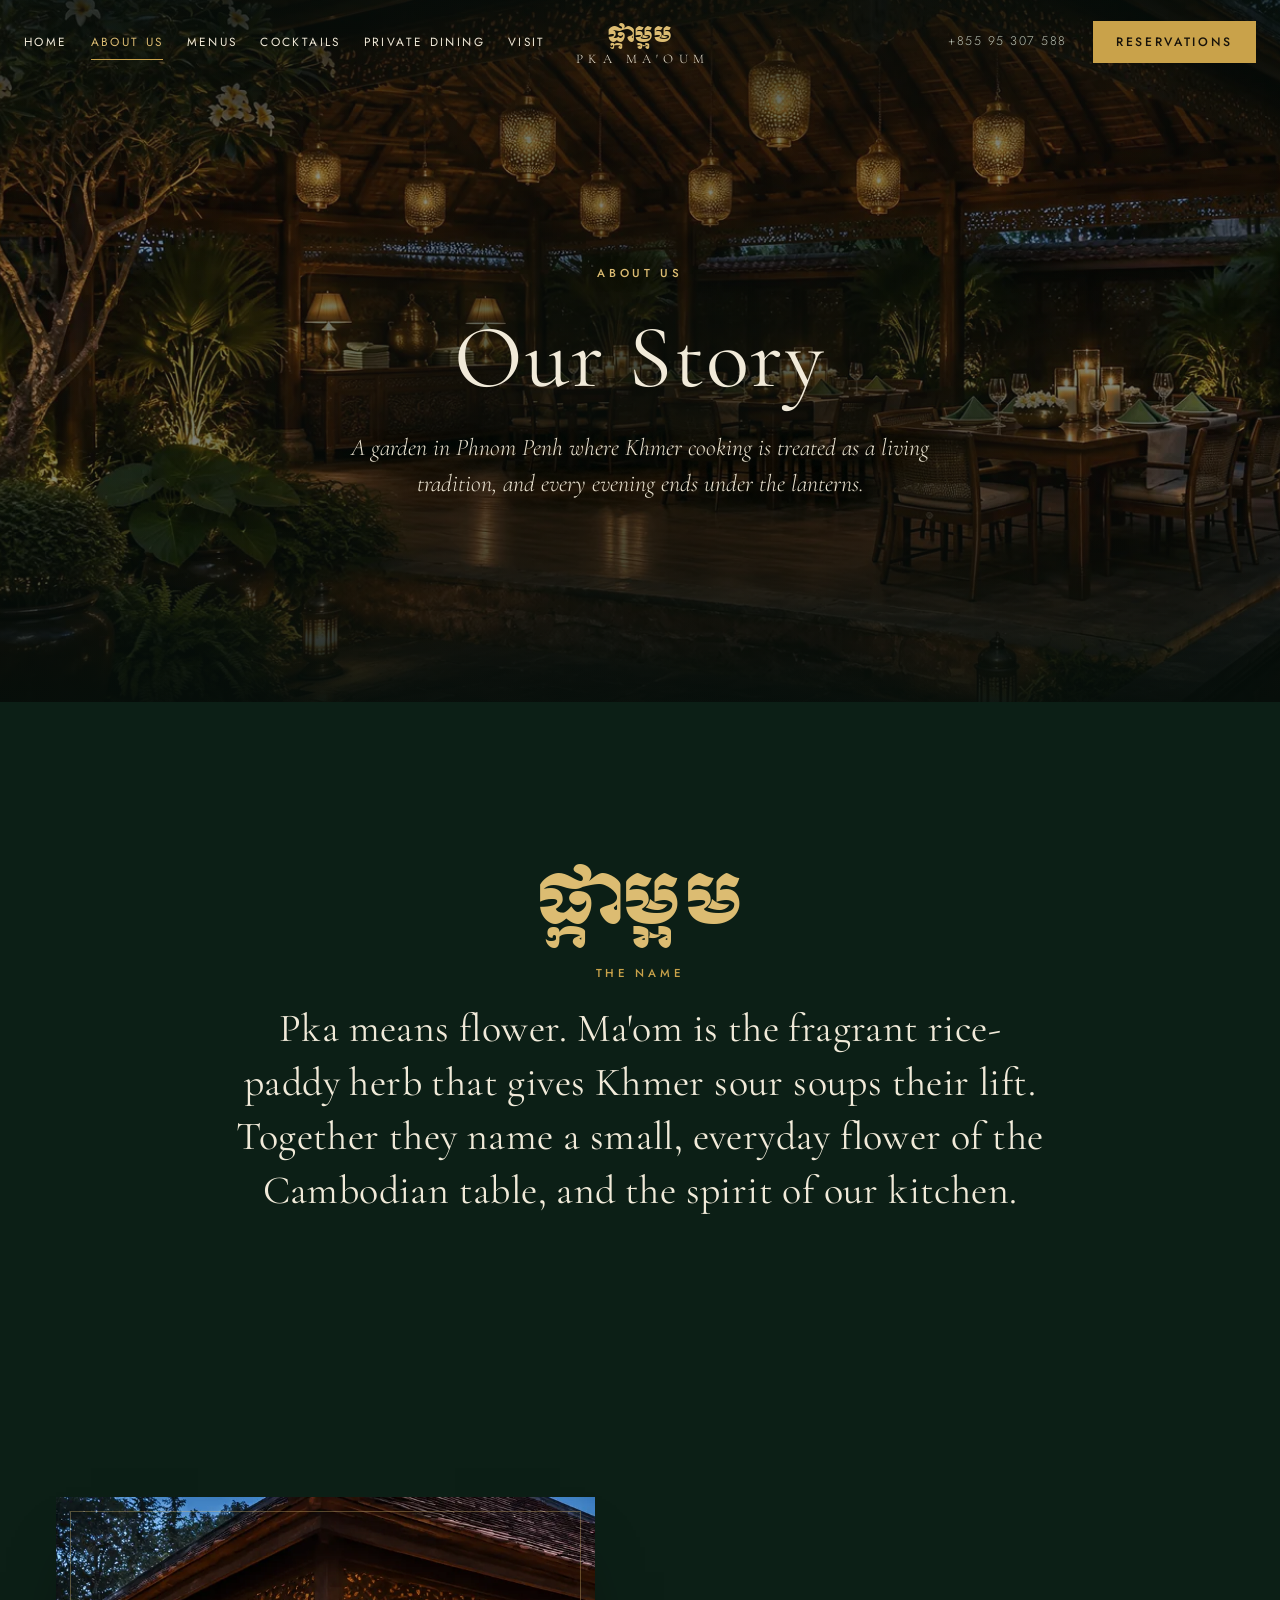
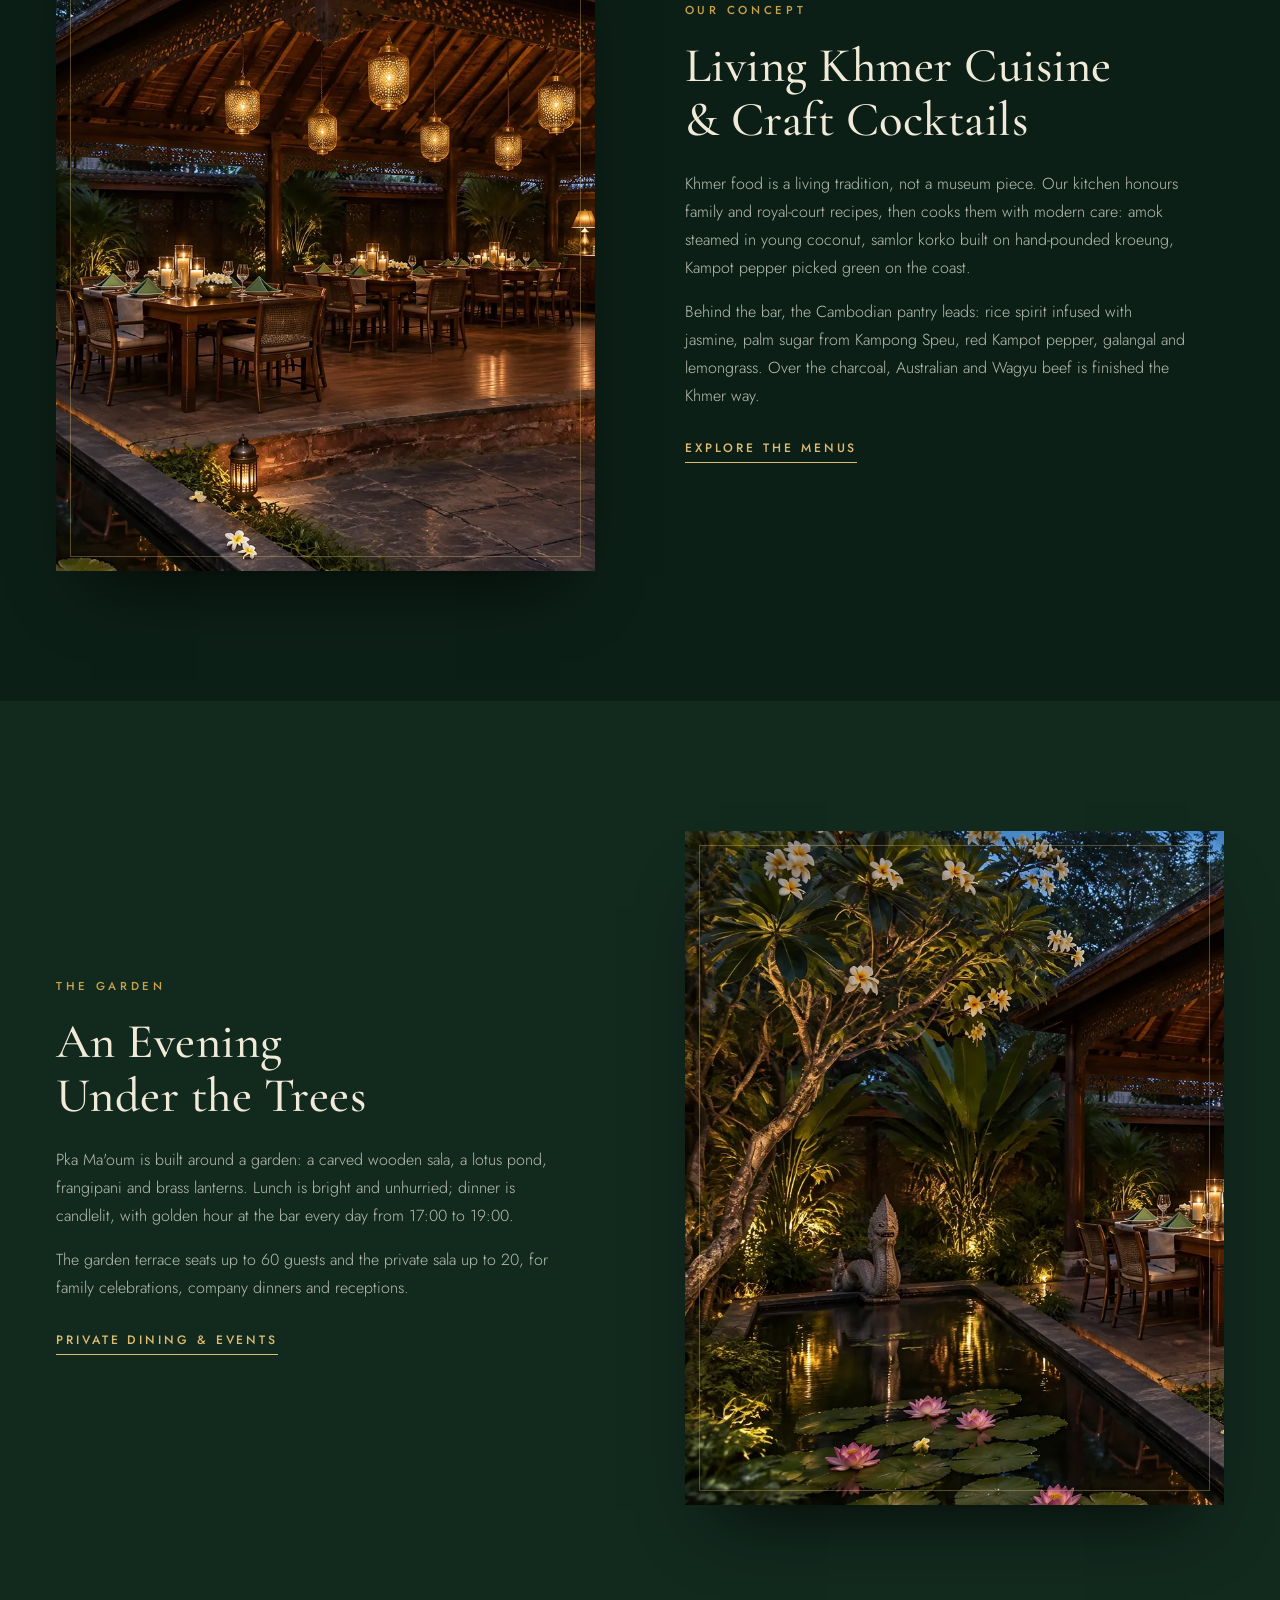
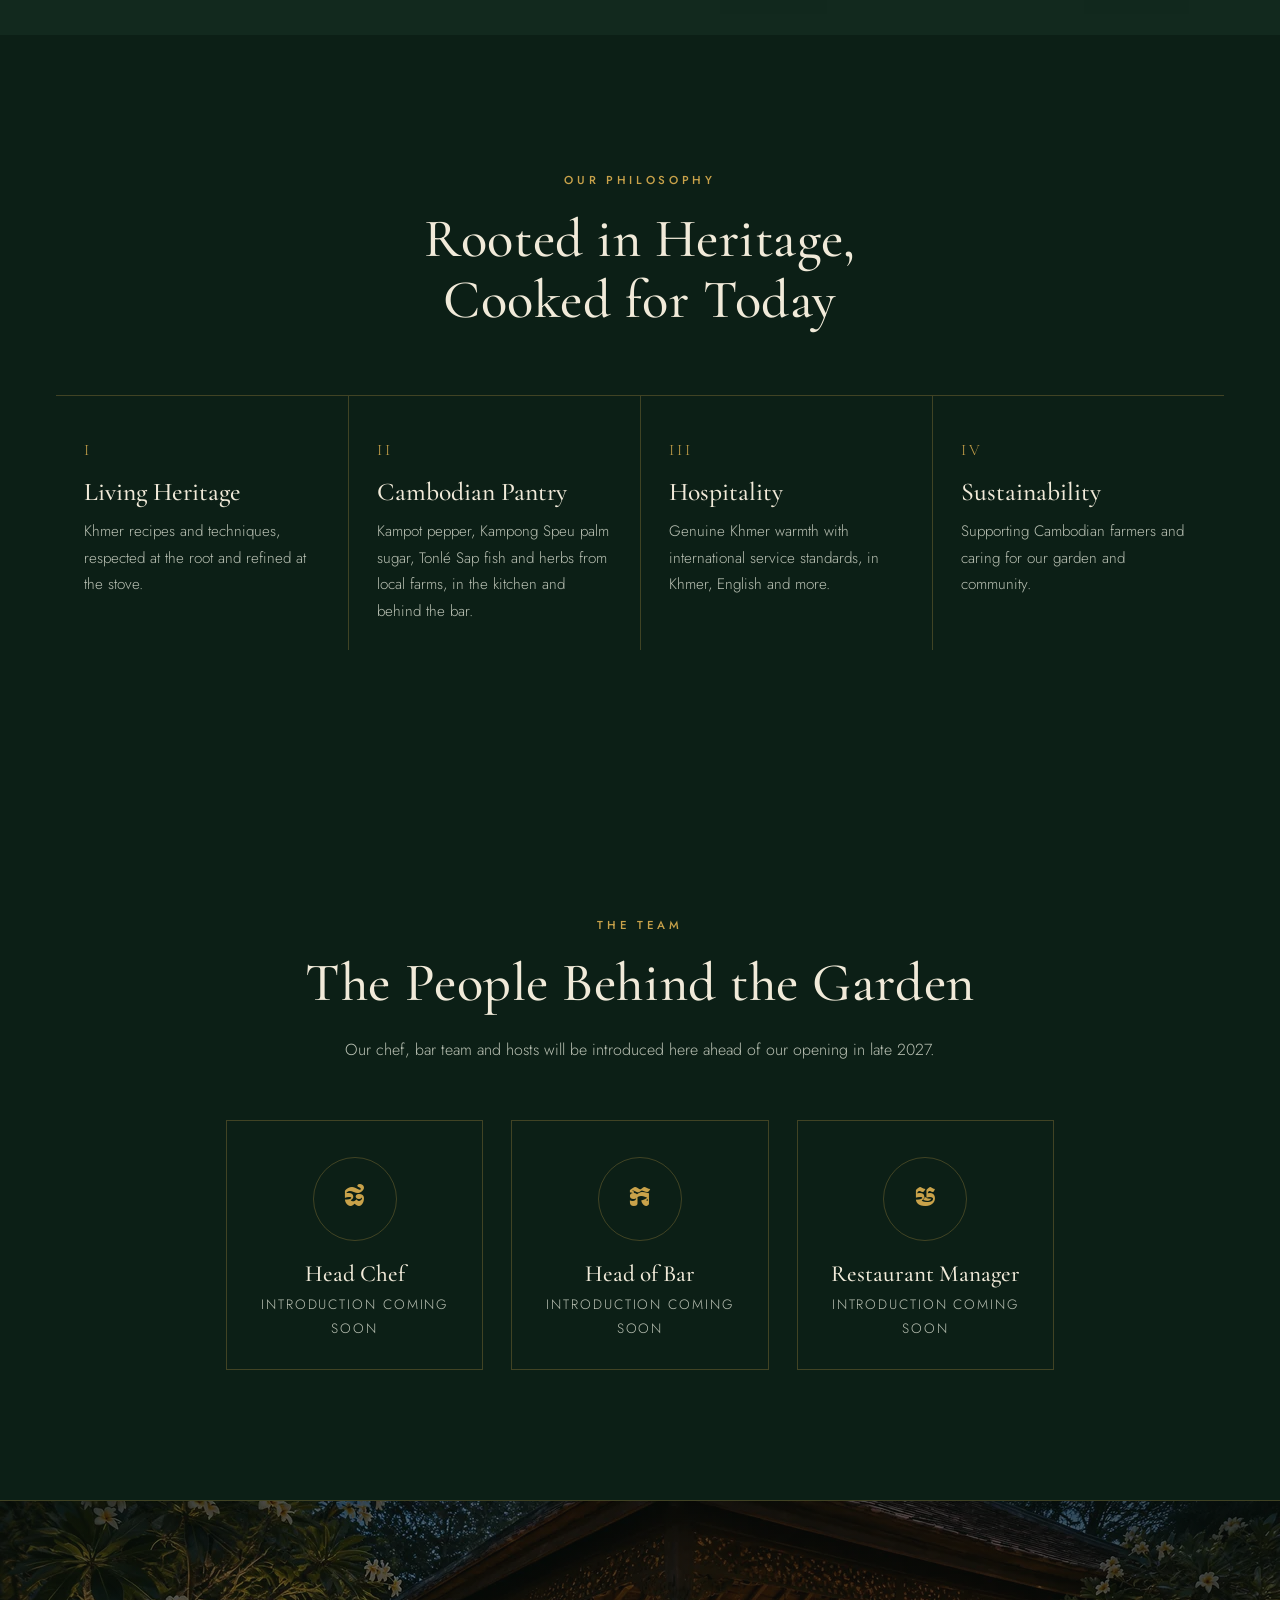
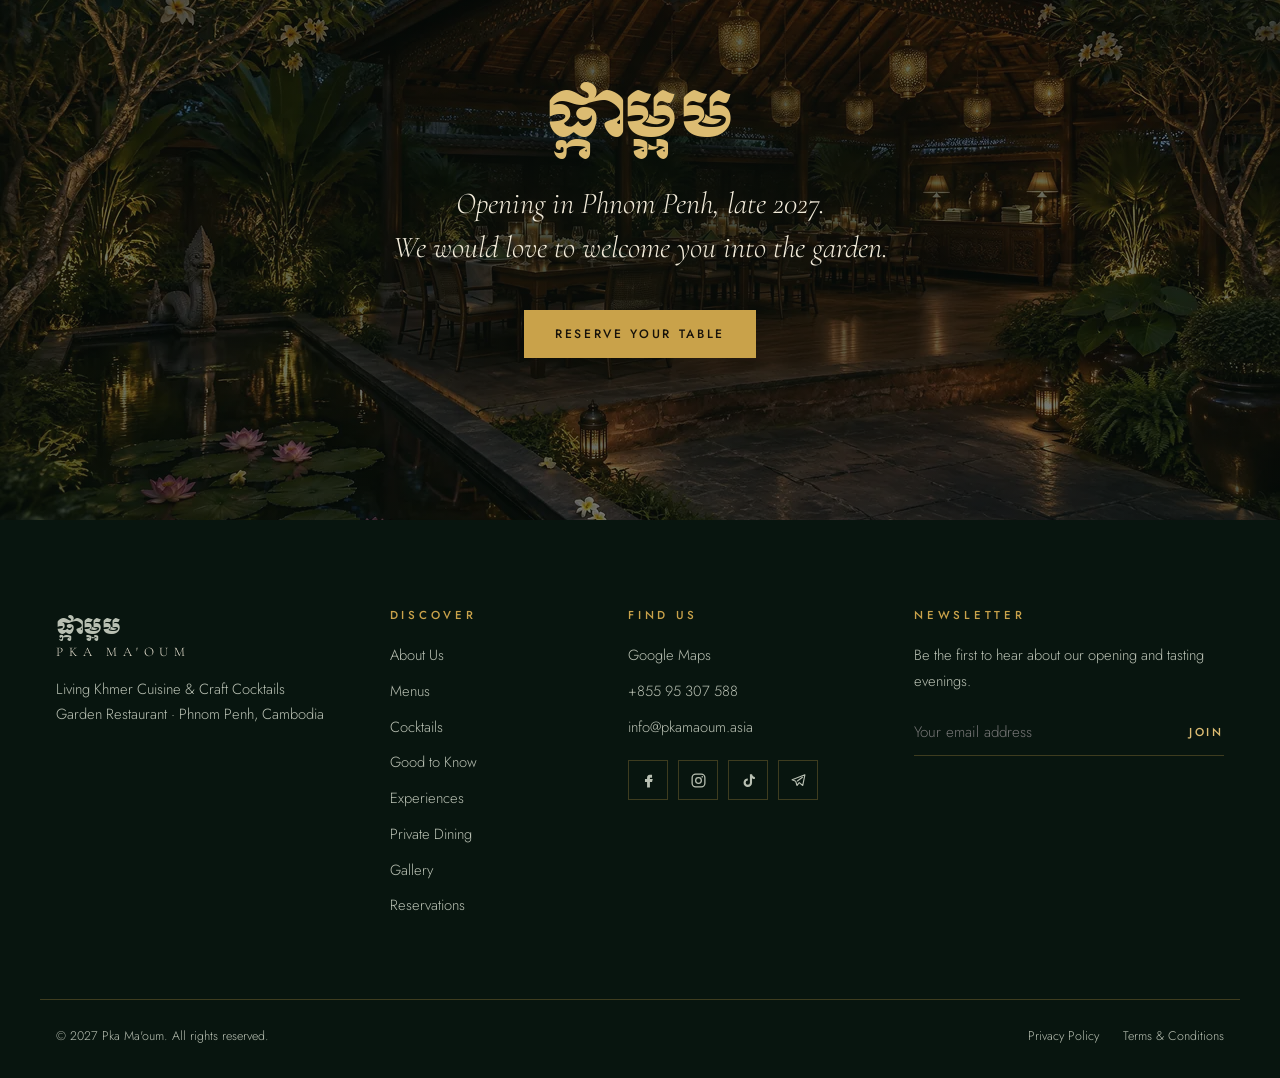
==== website/about.html @ fed3344d "Add About Us page and Home/About Us links in the main navigation Co-Authored-By: Claude Opus 5.5 <no" ====
<!doctype html>
<html lang="en">
<head>
<meta charset="utf-8">
<meta name="viewport" content="width=device-width, initial-scale=1">
<title>About Us | Pka Ma'oum · Living Khmer Cuisine, Phnom Penh</title>
<meta name="description" content="The story of Pka Ma'oum (ផ្កាម្អម): a garden restaurant in Phnom Penh cooking living Khmer cuisine and pouring craft cocktails from the Cambodian pantry. Opening late 2027.">
<link rel="canonical" href="https://pka-maoum.netlify.app/about.html">
<meta name="theme-color" content="#0c1f16">
<meta property="og:type" content="restaurant">
<meta property="og:site_name" content="Pka Ma'oum">
<meta property="og:title" content="About Pka Ma'oum | Our Story">
<meta property="og:description" content="Modern Khmer cooking, craft cocktails on the Cambodian pantry and a lantern-lit garden in Phnom Penh.">
<meta property="og:url" content="https://pka-maoum.netlify.app/about.html">
<meta property="og:image" content="https://pka-maoum.netlify.app/images/hero-garden-1920.jpg">
<meta name="twitter:card" content="summary_large_image">
<link rel="icon" href="data:image/svg+xml,%3Csvg xmlns='http://www.w3.org/2000/svg' viewBox='0 0 48 48'%3E%3Crect width='48' height='48' rx='10' fill='%230c1f16'/%3E%3Cpath d='M24 10c4 5 5 11 0 18-5-7-4-13 0-18Zm-2 19c-7-1-13-6-14-13 6 1 11 5 14 13Zm4 0c3-8 8-12 14-13-1 7-7 12-14 13Z' fill='%23c9a24a'/%3E%3C/svg%3E">
<link rel="preconnect" href="https://fonts.googleapis.com">
<link rel="preconnect" href="https://fonts.gstatic.com" crossorigin>
<link href="https://fonts.googleapis.com/css2?family=Cormorant+Garamond:ital,wght@0,400;0,500;0,600;1,400&family=Jost:wght@300;400;500&family=Moul&family=Battambang:wght@400;700&display=swap" rel="stylesheet">
<link rel="preload" as="image" type="image/webp" imagesrcset="images/garden-evening-800.webp 800w, images/garden-evening-1280.webp 1280w, images/garden-evening-1900.webp 1900w" imagesizes="100vw">
<link rel="stylesheet" href="styles.css">
</head>
<body>
<a class="skip" href="#main">Skip to content</a>

<!-- ========== HEADER ========== -->
<header class="site-header">
  <div class="nav-wrap">
    <button class="nav-toggle" aria-expanded="false" aria-controls="main-nav" aria-label="Open menu"><span></span><span></span></button>
    <nav class="main-nav" id="main-nav" aria-label="Main">
      <a href="index.html">Home</a>
      <a href="about.html" class="active" aria-current="page">About Us</a>
      <a href="index.html#menus">Menus</a>
      <a href="index.html#menus-drinks">Cocktails</a>
      <a href="index.html#events">Private Dining</a>
      <a href="index.html#visit">Visit</a>
    </nav>
    <a href="index.html" class="brand" aria-label="Pka Ma'oum home">
      <span class="brand-kh" lang="km">ផ្កាម្អម</span>
      <span class="brand-en">Pka Ma'oum</span>
    </a>
    <div class="nav-right">
      <a href="tel:+85595307588" class="nav-phone">+855 95 307 588</a>
      <a href="index.html#reserve" class="btn btn-gold btn-sm"><span class="lbl-lg">Reservations</span><span class="lbl-sm" aria-hidden="true">Book</span></a>
    </div>
  </div>
</header>

<main id="main">
<!-- ========== PAGE HERO ========== -->
<section class="page-hero" aria-labelledby="about-title">
  <div class="hero-media"><img fetchpriority="high" src="images/garden-evening-1280.webp" srcset="images/garden-evening-800.webp 800w, images/garden-evening-1280.webp 1280w, images/garden-evening-1900.webp 1900w" sizes="100vw" alt="Lantern-lit tables in the Pka Ma'oum garden pavilion at night"></div>
  <div class="hero-content">
    <p class="kicker">About Us</p>
    <h1 id="about-title">Our Story</h1>
    <p class="hero-lede">A garden in Phnom Penh where Khmer cooking is treated as a living tradition, and every evening ends under the lanterns.</p>
  </div>
</section>

<!-- ========== NAME ========== -->
<section class="intro about-name" aria-labelledby="name-title">
  <div class="container narrow center reveal">
    <p class="name-kh" lang="km">ផ្កាម្អម</p>
    <p class="eyebrow">The Name</p>
    <h2 id="name-title" class="statement">Pka means flower. Ma'om is the fragrant rice-paddy herb that gives Khmer sour soups their lift. Together they name a small, everyday flower of the Cambodian table, and the spirit of our kitchen.</h2>
  </div>
</section>

<!-- ========== CONCEPT ========== -->
<section class="about-split" aria-labelledby="concept-title">
  <div class="container split-grid">
    <figure class="split-img reveal"><img src="images/garden-pavilion-800.webp" srcset="images/garden-pavilion-480.webp 480w, images/garden-pavilion-800.webp 800w, images/garden-pavilion-1152.webp 1152w" sizes="(max-width:900px) calc(100vw - 32px), 560px" alt="The carved wooden pavilion at the heart of the garden" loading="lazy" decoding="async"></figure>
    <div class="split-body reveal">
      <p class="eyebrow">Our Concept</p>
      <h2 id="concept-title">Living Khmer Cuisine &amp; Craft Cocktails</h2>
      <p>Khmer food is a living tradition, not a museum piece. Our kitchen honours family and royal-court recipes, then cooks them with modern care: amok steamed in young coconut, samlor korko built on hand-pounded kroeung, Kampot pepper picked green on the coast.</p>
      <p>Behind the bar, the Cambodian pantry leads: rice spirit infused with jasmine, palm sugar from Kampong Speu, red Kampot pepper, galangal and lemongrass. Over the charcoal, Australian and Wagyu beef is finished the Khmer way.</p>
      <a href="index.html#menus" class="link-line">Explore the menus</a>
    </div>
  </div>
</section>

<section class="about-split alt" aria-labelledby="garden-title">
  <div class="container split-grid reverse">
    <figure class="split-img reveal"><img src="images/garden-pond-800.webp" srcset="images/garden-pond-480.webp 480w, images/garden-pond-800.webp 800w, images/garden-pond-1152.webp 1152w" sizes="(max-width:900px) calc(100vw - 32px), 560px" alt="Lotus pond and lanterns beside the garden terrace" loading="lazy" decoding="async"></figure>
    <div class="split-body reveal">
      <p class="eyebrow">The Garden</p>
      <h2 id="garden-title">An Evening Under the Trees</h2>
      <p>Pka Ma'oum is built around a garden: a carved wooden sala, a lotus pond, frangipani and brass lanterns. Lunch is bright and unhurried; dinner is candlelit, with golden hour at the bar every day from 17:00 to 19:00.</p>
      <p>The garden terrace seats up to 60 guests and the private sala up to 20, for family celebrations, company dinners and receptions.</p>
      <a href="index.html#events" class="link-line">Private dining &amp; events</a>
    </div>
  </div>
</section>

<!-- ========== PHILOSOPHY ========== -->
<section class="philosophy" aria-labelledby="phil-title">
  <div class="container">
    <header class="section-head center reveal">
      <p class="eyebrow">Our Philosophy</p>
      <h2 id="phil-title">Rooted in Heritage, Cooked for Today</h2>
    </header>
    <ul class="values reveal">
      <li><span>I</span><h3>Living Heritage</h3><p>Khmer recipes and techniques, respected at the root and refined at the stove.</p></li>
      <li><span>II</span><h3>Cambodian Pantry</h3><p>Kampot pepper, Kampong Speu palm sugar, Tonlé Sap fish and herbs from local farms, in the kitchen and behind the bar.</p></li>
      <li><span>III</span><h3>Hospitality</h3><p>Genuine Khmer warmth with international service standards, in Khmer, English and more.</p></li>
      <li><span>IV</span><h3>Sustainability</h3><p>Supporting Cambodian farmers and caring for our garden and community.</p></li>
    </ul>
  </div>
</section>

<!-- ========== TEAM (placeholder) ========== -->
<section class="about-team" aria-labelledby="team-title">
  <div class="container narrow center reveal">
    <p class="eyebrow">The Team</p>
    <h2 id="team-title">The People Behind the Garden</h2>
    <p>Our chef, bar team and hosts will be introduced here ahead of our opening in late 2027.</p>
    <!-- PLACEHOLDER: add chef and team names, photos and short biographies before launch. -->
    <ul class="team-grid" aria-label="Team introductions coming soon">
      <li><span class="team-ph" aria-hidden="true">ផ</span><h3>Head Chef</h3><p>Introduction coming soon</p></li>
      <li><span class="team-ph" aria-hidden="true">ក</span><h3>Head of Bar</h3><p>Introduction coming soon</p></li>
      <li><span class="team-ph" aria-hidden="true">ម</span><h3>Restaurant Manager</h3><p>Introduction coming soon</p></li>
    </ul>
  </div>
</section>

<!-- ========== CLOSING ========== -->
<section class="closing" aria-label="Closing">
  <div class="closing-media" aria-hidden="true"><img src="images/hero-garden-1280.webp" srcset="images/hero-garden-768.webp 768w, images/hero-garden-1280.webp 1280w, images/hero-garden-1920.webp 1920w" sizes="100vw" alt="" loading="lazy" decoding="async"></div>
  <div class="container narrow center reveal">
    <p class="closing-kh" lang="km">ផ្កាម្អម</p>
    <p class="closing-line">Opening in Phnom Penh, late 2027.<br>We would love to welcome you into the garden.</p>
    <a href="index.html#reserve" class="btn btn-gold">Reserve Your Table</a>
  </div>
</section>
</main>

<!-- ========== FOOTER ========== -->
<footer class="site-footer">
  <div class="container foot-grid">
    <div class="foot-col">
      <a href="index.html" class="brand foot-brand" aria-label="Pka Ma'oum home">
        <span class="brand-kh" lang="km">ផ្កាម្អម</span>
        <span class="brand-en">Pka Ma'oum</span>
      </a>
      <p>Living Khmer Cuisine &amp; Craft Cocktails<br>Garden Restaurant · Phnom Penh, Cambodia</p>
    </div>
    <div class="foot-col">
      <h2>Discover</h2>
      <ul>
        <li><a href="about.html">About Us</a></li>
        <li><a href="index.html#menus">Menus</a></li>
        <li><a href="index.html#menus-drinks">Cocktails</a></li>
        <li><a href="index.html#faq">Good to Know</a></li>
        <li><a href="index.html#experiences">Experiences</a></li>
        <li><a href="index.html#events">Private Dining</a></li>
        <li><a href="index.html#gallery">Gallery</a></li>
        <li><a href="index.html#reserve">Reservations</a></li>
      </ul>
    </div>
    <div class="foot-col">
      <h2>Find Us</h2>
      <ul>
        <li><a href="https://www.google.com/maps/search/?api=1&amp;query=Phnom+Penh+Cambodia" target="_blank" rel="noopener">Google Maps</a></li>
        <li><a href="tel:+85595307588">+855 95 307 588</a></li>
        <li><a href="mailto:info@pkamaoum.asia">info@pkamaoum.asia</a></li>
      </ul>
      <div class="foot-social" aria-label="Social media">
        <a href="#" aria-label="Facebook"><svg viewBox="0 0 24 24" aria-hidden="true"><path d="M14 8h3V4h-3c-3 0-4 2-4 4v2H7v4h3v8h4v-8h3l1-4h-4V8.5c0-.3.2-.5.5-.5Z" fill="currentColor"/></svg></a>
        <a href="#" aria-label="Instagram"><svg viewBox="0 0 24 24" aria-hidden="true"><rect x="3" y="3" width="18" height="18" rx="5" fill="none" stroke="currentColor" stroke-width="1.8"/><circle cx="12" cy="12" r="4" fill="none" stroke="currentColor" stroke-width="1.8"/><circle cx="17.3" cy="6.7" r="1.2" fill="currentColor"/></svg></a>
        <a href="#" aria-label="TikTok"><svg viewBox="0 0 24 24" aria-hidden="true"><path d="M14 3h3c.3 2 1.8 3.6 4 4v3c-1.6 0-3-.5-4-1.3V15a6 6 0 1 1-6-6v3a3 3 0 1 0 3 3Z" fill="currentColor"/></svg></a>
        <a href="#" aria-label="Telegram"><svg viewBox="0 0 24 24" aria-hidden="true"><path d="M21 4 3 11l5 2 2 6 3-4 5 4Zm-11 9 8-6" fill="none" stroke="currentColor" stroke-width="1.6" stroke-linejoin="round"/></svg></a>
      </div>
    </div>
    <form class="foot-col newsletter" novalidate>
      <h2><label for="n-email">Newsletter</label></h2>
      <p>Be the first to hear about our opening and tasting evenings.</p>
      <div class="nl-row"><input id="n-email" type="email" placeholder="Your email address" required><button type="submit">Join</button></div>
      <p class="nl-msg" role="status" aria-live="polite"></p>
    </form>
  </div>
  <div class="container foot-bottom">
    <p>© <span id="year">2027</span> Pka Ma'oum. All rights reserved.</p>
    <p><a href="#">Privacy Policy</a><a href="#">Terms &amp; Conditions</a></p>
  </div>
</footer>

<script src="script.js"></script>
</body>
</html>
---- website/styles.css ----
/* Pka Ma'oum: Khmer Garden Restaurant & Steakhouse */
:root{
  --forest-0:#08150f; --forest:#0c1f16; --forest-2:#12291e; --forest-3:#1b3828;
  --gold:#c9a24a; --gold-2:#dcbc72; --gold-ink:#8f6b22;
  --cream:#f5efe3; --cream-2:#ece3d1; --paper:#fbf8f1;
  --ink:#18241d; --muted:#5c665f; --line:#d8ccb3;
  --on-dark:#f1ead9; --on-dark-muted:#b9c0b3; --line-dark:rgba(201,162,74,.28);
  --display:"Cormorant Garamond","Palatino Linotype",Georgia,serif;
  --body:"Jost","Segoe UI",system-ui,sans-serif;
  --khmer:"Moul","Khmer OS Muol",serif;
  --khmer-body:"Battambang","Khmer OS",sans-serif;
  --gutter:max(16px,env(safe-area-inset-left,0px));
  --header-h:84px;
  --ease:cubic-bezier(.2,.7,.2,1);
}

*,*::before,*::after{box-sizing:border-box}
html{scroll-behavior:smooth;scroll-padding-top:calc(var(--header-h) - 8px);-webkit-text-size-adjust:100%}
body{margin:0;background:var(--forest);color:var(--on-dark);font:300 16px/1.75 var(--body);overflow-x:hidden;-webkit-font-smoothing:antialiased}
img{max-width:100%;display:block}
a{color:inherit}
h1,h2,h3{font-family:var(--display);font-weight:500;line-height:1.12;margin:0;text-wrap:balance}
p{margin:0 0 1em}
[lang="km"]{font-family:var(--khmer-body)}
.skip{position:absolute;left:-999px;top:8px;z-index:100;background:var(--gold);color:#1a1408;padding:10px 16px}
.skip:focus{left:8px}
:focus-visible{outline:2px solid var(--gold);outline-offset:3px}
.container{max-width:1200px;margin:0 auto;padding-left:var(--gutter);padding-right:max(16px,env(safe-area-inset-right,0px))}
.narrow{max-width:860px}
.center{text-align:center}
section{position:relative}

/* Type helpers */
.eyebrow{font:500 .72rem/1 var(--body);letter-spacing:.32em;text-transform:uppercase;color:var(--gold);margin:0 0 22px}
h2{font-size:clamp(2.1rem,4.4vw,3.4rem);letter-spacing:.01em;margin-bottom:22px}
.section-head{max-width:680px;margin:0 auto 64px}
.section-head p:not(.eyebrow){color:var(--on-dark-muted)}
.link-line{display:inline-block;font:500 .76rem/1 var(--body);letter-spacing:.24em;text-transform:uppercase;text-decoration:none;color:var(--gold-2);padding-bottom:8px;border-bottom:1px solid currentColor;transition:color .3s,letter-spacing .3s}
.link-line:hover{color:var(--on-dark);letter-spacing:.28em}

/* Buttons */
.btn{display:inline-flex;align-items:center;justify-content:center;gap:10px;min-height:48px;padding:0 30px;font:500 .76rem/1 var(--body);letter-spacing:.22em;text-transform:uppercase;text-decoration:none;border:1px solid transparent;border-radius:0;cursor:pointer;transition:background .3s,color .3s,border-color .3s}
.btn-sm{min-height:42px;padding:0 22px}
.lbl-sm{display:none}
.btn-gold{background:var(--gold);color:#17120a;border-color:var(--gold)}
.btn-gold:hover{background:transparent;color:var(--gold-2)}
.btn-ghost{border-color:rgba(241,234,217,.6);color:var(--on-dark);background:transparent}
.btn-ghost:hover{background:var(--on-dark);color:var(--forest)}

/* Header */
.site-header{position:fixed;inset:0 0 auto;z-index:50;height:var(--header-h);transition:background .4s,height .4s,box-shadow .4s}
.site-header.scrolled{--header-h:68px;height:68px;background:rgba(8,21,15,.94);backdrop-filter:blur(10px);box-shadow:0 1px 0 var(--line-dark)}
.nav-wrap{max-width:1360px;height:100%;margin:0 auto;padding:0 max(24px,var(--gutter));display:grid;grid-template-columns:1fr auto 1fr;align-items:center;gap:24px}
.main-nav{display:flex;gap:clamp(16px,1.8vw,30px)}
.main-nav a{white-space:nowrap;color:var(--on-dark);text-decoration:none;font-size:.74rem;font-weight:400;letter-spacing:.2em;text-transform:uppercase;position:relative;padding:8px 0}
.main-nav a::after{content:"";position:absolute;left:0;right:0;bottom:0;height:1px;background:var(--gold);transform:scaleX(0);transform-origin:left;transition:transform .35s var(--ease)}
.main-nav a:hover::after,.main-nav a.active::after{transform:scaleX(1)}
.brand{display:flex;flex-direction:column;align-items:center;line-height:1;text-decoration:none;color:var(--gold-2)}
.brand-kh{font-family:var(--khmer);font-size:1.4rem;line-height:1.6}
.brand-en{font-family:var(--display);font-size:.82rem;letter-spacing:.42em;text-transform:uppercase;margin-right:-.42em;color:var(--on-dark)}
.nav-right{display:flex;justify-content:flex-end;align-items:center;gap:26px}
.nav-phone{font-size:.78rem;letter-spacing:.12em;text-decoration:none;color:var(--on-dark-muted)}
.nav-phone:hover{color:var(--gold-2)}
.nav-toggle{display:none;background:none;border:0;width:44px;height:44px;padding:12px 8px;cursor:pointer}
.nav-toggle span{display:block;height:1px;background:var(--on-dark);margin:7px 0;transition:transform .3s}

/* Hero */
.hero{min-height:100svh;display:grid;align-items:center;overflow:hidden;background:var(--forest-0);color:var(--on-dark)}
.hero-media{position:absolute;inset:0;overflow:hidden;background:var(--forest-0)}
.hero-media img{width:100%;height:100%;object-fit:cover;object-position:50% 55%;transform:scale(1.06);animation:drift 24s var(--ease) forwards}
.hero-media::after{content:"";position:absolute;inset:0;background:radial-gradient(ellipse 62% 50% at 50% 54%,rgba(6,14,10,.68),rgba(6,14,10,.2) 72%,rgba(6,14,10,0)),linear-gradient(180deg,rgba(6,14,10,.72) 0%,rgba(6,14,10,.18) 26%,rgba(6,14,10,.22) 60%,rgba(6,14,10,.94) 100%)}
@keyframes drift{to{transform:scale(1)}}
.hero-content{position:relative;max-width:960px;width:100%;margin:0 auto;padding:calc(var(--header-h) + 40px) max(24px,var(--gutter)) 120px;text-align:center}
.kicker{text-shadow:0 1px 14px rgba(0,0,0,.7);font:500 .72rem/1.6 var(--body);letter-spacing:.32em;text-transform:uppercase;color:var(--gold-2);margin-bottom:26px}
.hero h1{font-size:clamp(1.25rem,5.4vw,3.6rem);font-weight:400;line-height:1.1;letter-spacing:.04em;white-space:nowrap;text-transform:uppercase;text-shadow:0 2px 40px rgba(0,0,0,.45)}
.hero-lede{text-shadow:0 1px 18px rgba(0,0,0,.6);max-width:520px;margin:30px auto 0;font-family:var(--display);font-style:italic;font-size:clamp(1.15rem,2vw,1.45rem);line-height:1.5;color:#e9e1cd}
.hero-actions{display:flex;flex-wrap:wrap;justify-content:center;gap:14px;margin-top:40px}
.hero-foot{position:absolute;left:0;right:0;bottom:0;max-width:1360px;margin:0 auto;padding:0 max(24px,var(--gutter)) 32px;display:flex;justify-content:space-between;align-items:flex-end;font-size:.7rem;letter-spacing:.32em;text-transform:uppercase;color:var(--on-dark-muted)}
.scroll-cue{width:1px;height:56px;background:linear-gradient(var(--gold),transparent);position:relative;overflow:hidden}
.scroll-cue::after{content:"";position:absolute;left:0;top:-20px;width:1px;height:20px;background:var(--on-dark);animation:cue 2.2s infinite}
@keyframes cue{to{top:60px}}

/* Intro */
.intro{padding:140px 0 110px;background:var(--forest)}
.lotus-mark{display:block;width:46px;margin:0 auto 26px;color:var(--gold)}
.statement{font-size:clamp(1.6rem,3.2vw,2.5rem);font-weight:400;line-height:1.35;margin-bottom:40px}

/* Marquee */
.marquee{overflow:hidden;padding:0 0 130px;background:var(--forest)}
.marquee-track{display:flex;gap:18px;width:max-content;animation:scroll 60s linear infinite}
.marquee:hover .marquee-track{animation-play-state:paused}
.marquee img{height:clamp(240px,32vw,420px);width:auto;object-fit:cover;aspect-ratio:3/4}
.marquee img:nth-child(even){aspect-ratio:4/3}
@keyframes scroll{to{transform:translateX(calc(-50% - 9px))}}

/* Menus (light) */
.menus{background:var(--cream);color:var(--ink);padding:130px 0}
.menus .eyebrow{color:var(--gold-ink)}
.menus .section-head p:not(.eyebrow){color:var(--muted)}
.tabs{display:flex;justify-content:center;flex-wrap:wrap;gap:6px 34px;margin:0 auto 56px;border-bottom:1px solid var(--line);max-width:900px}
.tabs button{background:none;border:0;padding:14px 2px;font:400 .76rem/1 var(--body);letter-spacing:.22em;text-transform:uppercase;color:var(--muted);cursor:pointer;position:relative}
.tabs button::after{content:"";position:absolute;left:0;right:0;bottom:-1px;height:2px;background:var(--gold);transform:scaleX(0);transition:transform .35s var(--ease)}
.tabs button[aria-selected="true"]{color:var(--ink)}
.tabs button[aria-selected="true"]::after{transform:scaleX(1)}
.menu-groups{max-width:1000px;margin:0 auto}
.menu-group+.menu-group{margin-top:64px}
.group-title{font:500 .74rem/1 var(--body);letter-spacing:.32em;text-transform:uppercase;color:var(--gold-ink);display:flex;align-items:center;gap:18px;margin-bottom:8px}
.group-title::after{content:"";flex:1;height:1px;background:var(--line)}
.menu-list{list-style:none;margin:0 auto;padding:0;display:grid;grid-template-columns:1fr 1fr;gap:0 72px}
.menu-list li{display:flex;justify-content:space-between;align-items:baseline;gap:20px;padding:22px 0;border-bottom:1px solid var(--line)}
.menu-list h4{font-family:var(--display);font-size:1.42rem;font-weight:500;line-height:1.2;margin:0}
.menu-list h4 span{display:block;font-size:.85rem;color:var(--gold-ink);margin-top:4px}
.menu-list h4 em,.tags em{font:500 .62rem/1 var(--body);letter-spacing:.18em;text-transform:uppercase;font-style:normal;color:var(--gold-ink);vertical-align:middle;margin-left:6px}
.menu-list p{margin:6px 0 0;color:var(--muted);font-size:.94rem;line-height:1.6}
.menu-list p.tags{margin-top:8px;display:flex;gap:6px;flex-wrap:wrap}
.tags abbr,.menu-legend abbr{display:inline-grid;place-items:center;min-width:24px;height:20px;padding:0 6px;border:1px solid var(--line);border-radius:10px;font:500 .6rem/1 var(--body);letter-spacing:.08em;color:var(--gold-ink);text-decoration:none;cursor:help}
.tags em{margin-left:0;align-self:center}
.price{font-family:var(--display);font-size:1.3rem;color:var(--ink);white-space:nowrap}
.panel-intro{max-width:640px;margin:0 auto 48px;text-align:center;font-family:var(--display);font-style:italic;font-size:1.25rem;line-height:1.55;color:var(--muted)}
.menu-legend{display:flex;justify-content:center;flex-wrap:wrap;gap:10px 28px;margin:56px 0 0;font-size:.8rem;color:var(--muted)}
.menu-legend span{display:inline-flex;align-items:center;gap:8px}
/* Tasting menu */
.tasting{max-width:760px;margin:0 auto;text-align:center;background:var(--paper);border:1px solid var(--line);padding:clamp(32px,6vw,68px) clamp(22px,5vw,64px);position:relative}
.tasting::before{content:"";position:absolute;inset:10px;border:1px solid var(--line);pointer-events:none}
.tasting-head h3{font-size:clamp(1.9rem,3.6vw,2.6rem);margin-bottom:16px}
.tasting-head p:not(.eyebrow){color:var(--muted);max-width:520px;margin:0 auto}
.tasting .eyebrow{color:var(--gold-ink);margin-bottom:16px}
.courses{list-style:none;margin:36px auto;padding:0;max-width:480px}
.courses li{font-family:var(--display);font-size:1.22rem;line-height:1.4;padding:12px 0;border-bottom:1px solid var(--line)}
.courses li:last-child{border-bottom:0}
.courses span{display:block;font:500 .64rem/1 var(--body);letter-spacing:.3em;color:var(--gold-ink);margin-bottom:6px}
.tasting-prices{display:grid;grid-template-columns:repeat(4,1fr);margin:0 0 36px;border-top:1px solid var(--line);border-bottom:1px solid var(--line)}
.tasting-prices div{padding:18px 8px}
.tasting-prices div+div{border-left:1px solid var(--line)}
.tasting-prices dt{font:500 .62rem/1.4 var(--body);letter-spacing:.2em;text-transform:uppercase;color:var(--muted)}
.tasting-prices dd{margin:6px 0 0;font-family:var(--display);font-size:1.6rem}
.btn-dark{background:var(--forest);color:var(--on-dark);border-color:var(--forest)}
.btn-dark:hover{background:transparent;color:var(--forest)}
.tab-panel{animation:fade .5s var(--ease)}
@keyframes fade{from{opacity:0;transform:translateY(8px)}}
.menu-note{text-align:center;margin:44px 0 0;font-size:.82rem;color:var(--muted);font-style:italic}

/* Experiences */
.experiences{padding:140px 0 60px;background:var(--forest)}

/* Private dining */
.events{padding:150px 0;background:var(--forest-0);overflow:hidden}
.events-media{position:absolute;inset:0;overflow:hidden}
.events-media img{width:100%;height:100%;object-fit:cover;object-position:30% 50%}
.events-media::after{content:"";position:absolute;inset:0;background:linear-gradient(90deg,rgba(6,14,10,.2),rgba(6,14,10,.75) 55%,rgba(6,14,10,.9))}
.events-card{position:relative;margin-left:auto;max-width:540px;background:rgba(10,24,17,.88);border:1px solid var(--line-dark);padding:clamp(32px,5vw,60px);backdrop-filter:blur(4px)}
.events-card p:not(.eyebrow){color:var(--on-dark-muted)}
.event-list{margin:30px 0 36px;padding:0}
.event-list div{padding:16px 0;border-top:1px solid var(--line-dark)}
.event-list dt{font-family:var(--display);font-size:1.25rem;color:var(--on-dark)}
.event-list dd{margin:2px 0 0;font-size:.9rem;color:var(--on-dark-muted)}

/* Philosophy */
.philosophy{padding:140px 0;background:var(--forest)}
.values{list-style:none;margin:0;padding:0;display:grid;grid-template-columns:repeat(4,1fr);border-top:1px solid var(--line-dark)}
.values li{padding:40px 28px 10px;border-left:1px solid var(--line-dark)}
.values li:first-child{border-left:0}
.values span{font-family:var(--display);color:var(--gold);letter-spacing:.2em}
.values h3{font-size:1.6rem;margin:14px 0 12px}
.values p{color:var(--on-dark-muted);font-size:.95rem}

/* Gallery */
.gallery{padding:130px 0;background:var(--forest-2)}
.gallery-grid{display:grid;grid-template-columns:repeat(4,1fr);grid-auto-rows:clamp(200px,20vw,280px);gap:14px;grid-auto-flow:dense}
.g-item{padding:0;border:0;background:none;cursor:zoom-in;overflow:hidden}
.g-item img{width:100%;height:100%;object-fit:cover;transition:transform .9s var(--ease)}
.g-item:hover img{transform:scale(1.04)}
.g-sign img{object-position:50% 40%}
.g-tall{grid-row:span 2}
.g-wide{grid-column:span 2}
.lightbox{border:0;padding:0;background:transparent;max-width:min(92vw,1100px)}
.lightbox::backdrop{background:rgba(4,10,7,.92)}
.lightbox img{max-height:86vh;width:auto;margin:auto}
.lb-close{position:fixed;top:16px;right:20px;width:48px;height:48px;background:none;border:1px solid var(--line-dark);color:var(--on-dark);font-size:1.6rem;cursor:pointer}

/* Reservations (light) */
.reserve{background:var(--cream);color:var(--ink);padding:130px 0}
.reserve .eyebrow{color:var(--gold-ink)}
.reserve-grid{display:grid;grid-template-columns:.85fr 1.15fr;gap:clamp(40px,7vw,100px);align-items:start}
.reserve-info p{color:var(--muted)}
.reserve-info h3{font-size:1.35rem;margin:34px 0 12px}
.policy{margin:0;padding:0;list-style:none}
.policy li{position:relative;padding:10px 0 10px 22px;border-bottom:1px solid var(--line);font-size:.94rem;color:var(--muted)}
.policy li::before{content:"";position:absolute;left:0;top:21px;width:8px;height:1px;background:var(--gold-ink)}
.reserve-alt{margin-top:28px}
.reserve-alt a{color:var(--ink);font-weight:400}
.book-form{display:grid;grid-template-columns:1fr 1fr;gap:22px 24px;background:var(--paper);padding:clamp(26px,4vw,48px);border:1px solid var(--line)}
.field{display:flex;flex-direction:column;gap:8px}
.field.full,.full{grid-column:1/-1}
.field label{font:500 .68rem/1 var(--body);letter-spacing:.2em;text-transform:uppercase;color:var(--muted)}
.field small{text-transform:none;letter-spacing:0;font-weight:300}
.field input,.field select,.field textarea{font:300 1rem/1.4 var(--body);color:var(--ink);background:transparent;border:0;border-bottom:1px solid var(--line);padding:10px 0;border-radius:0;width:100%}
.field select{appearance:none;background:url("data:image/svg+xml,%3Csvg xmlns='http://www.w3.org/2000/svg' viewBox='0 0 12 8'%3E%3Cpath d='M1 1l5 5 5-5' fill='none' stroke='%238f6b22' stroke-width='1.4'/%3E%3C/svg%3E") right 4px center/11px no-repeat;padding-right:24px}
.field input:focus,.field select:focus,.field textarea:focus{outline:none;border-bottom-color:var(--gold-ink)}
.field.invalid input,.field.invalid select{border-bottom-color:#b3422e}
.form-foot{display:flex;flex-wrap:wrap;align-items:center;gap:18px;margin-top:8px}
.form-foot .btn-gold:hover{color:var(--gold-ink)}
.form-msg{margin:0;font-size:.92rem}
.form-msg.ok{color:#2d6a43}
.form-msg.err{color:#b3422e}

/* Good to know */
.faq{padding:130px 0;background:var(--forest-2)}
.faq-list{border-top:1px solid var(--line-dark)}
.faq details{border-bottom:1px solid var(--line-dark)}
.faq summary{list-style:none;cursor:pointer;display:flex;justify-content:space-between;align-items:center;gap:20px;padding:24px 0;font-family:var(--display);font-size:clamp(1.2rem,2.2vw,1.45rem);color:var(--on-dark)}
.faq summary::-webkit-details-marker{display:none}
.faq summary::after{content:"+";font:300 1.6rem/1 var(--body);color:var(--gold);transition:transform .3s var(--ease)}
.faq details[open] summary::after{transform:rotate(45deg)}
.faq details p{color:var(--on-dark-muted);max-width:680px;margin:0 0 26px}

/* Visit */
.visit{padding:130px 0 100px;background:var(--forest)}
.visit-grid{display:grid;grid-template-columns:1fr 1fr;gap:clamp(40px,7vw,100px);align-items:end}
address{font-style:normal;font-family:var(--display);font-size:1.6rem;line-height:1.4;margin-bottom:18px}
address small{display:block;font-family:var(--body);font-size:.85rem;color:var(--on-dark-muted)}
.visit-contact{display:flex;flex-direction:column;gap:4px;margin-bottom:32px}
.visit-contact a{text-decoration:none;color:var(--gold-2)}
.hours{width:100%;border-collapse:collapse}
.hours caption{text-align:left;font:500 .72rem/1 var(--body);letter-spacing:.32em;text-transform:uppercase;color:var(--gold);padding-bottom:18px}
.hours th,.hours td{padding:18px 0;border-top:1px solid var(--line-dark);text-align:left;font-weight:300}
.hours th{font-family:var(--display);font-size:1.25rem;font-weight:500}
.hours td{text-align:right;color:var(--on-dark-muted)}

/* Closing */
.closing{padding:120px 0 140px;background:var(--forest);border-top:1px solid var(--line-dark)}
.closing-kh{font-family:var(--khmer);font-size:clamp(2.4rem,6vw,4rem);line-height:1.7;color:var(--gold-2);margin:0}
.closing-line{font-family:var(--display);font-style:italic;font-size:clamp(1.3rem,2.6vw,1.9rem);line-height:1.45;margin:10px 0 40px}

/* Footer */
.site-footer{background:var(--forest-0);padding:90px 0 30px;font-size:.92rem}
.foot-grid{display:grid;grid-template-columns:1.2fr .8fr 1fr 1.3fr;gap:48px}
.foot-col h2{font:500 .72rem/1 var(--body);letter-spacing:.32em;text-transform:uppercase;color:var(--gold);margin-bottom:22px}
.foot-col ul{list-style:none;margin:0;padding:0}
.foot-col li{margin-bottom:10px}
.foot-col a{text-decoration:none;color:var(--on-dark-muted);transition:color .3s}
.foot-col a:hover{color:var(--gold-2)}
.foot-col p{color:var(--on-dark-muted)}
.foot-brand{align-items:flex-start;margin-bottom:18px}
.foot-brand .brand-en{margin-right:0}
.foot-social{display:flex;gap:10px;margin-top:20px}
.foot-social a{display:grid;place-items:center;width:40px;height:40px;border:1px solid var(--line-dark)}
.foot-social svg{width:17px;height:17px}
.nl-row{display:flex;border-bottom:1px solid var(--line-dark)}
.nl-row input{flex:1;min-width:0;background:transparent;border:0;color:var(--on-dark);font:300 .95rem var(--body);padding:12px 0}
.nl-row input:focus{outline:none}
.nl-row button{background:none;border:0;color:var(--gold-2);font:500 .72rem/1 var(--body);letter-spacing:.24em;text-transform:uppercase;cursor:pointer;padding:0 0 0 14px}
.nl-msg{font-size:.85rem;margin-top:10px}
.foot-bottom{display:flex;justify-content:space-between;flex-wrap:wrap;gap:12px;margin-top:70px;padding-top:26px;border-top:1px solid var(--line-dark);font-size:.78rem;color:var(--on-dark-muted)}
.foot-bottom p{margin:0}
.foot-bottom p:last-child{display:flex;gap:24px}
.foot-bottom a{text-decoration:none}
.foot-bottom a:hover{color:var(--gold-2)}

/* Reveal */
.js .reveal{opacity:0;transform:translateY(28px);transition:opacity 1s var(--ease),transform 1s var(--ease)}
.js .reveal.in{opacity:1;transform:none}

/* Responsive */
@media (max-width:1100px){
  .nav-phone{display:none}
  .main-nav{gap:16px}
  .main-nav a{letter-spacing:.14em;font-size:.7rem}
  .values{grid-template-columns:1fr 1fr}
  .values li:nth-child(3){border-left:0}
  .foot-grid{grid-template-columns:1fr 1fr}
}
@media (max-width:1180px){  :root{--header-h:68px}
  .nav-wrap{grid-template-columns:auto 1fr auto;padding:0 var(--gutter)}
  .site-header .brand{position:absolute;left:50%;top:50%;transform:translate(-50%,-50%)}
  .nav-wrap{position:relative}
  .nav-toggle{display:block}
  .main-nav{position:fixed;inset:var(--header-h) 0 auto;flex-direction:column;gap:0;padding:10px var(--gutter) 30px;background:rgba(8,21,15,.98);border-top:1px solid var(--line-dark);transform:translateY(-12px);opacity:0;visibility:hidden;transition:opacity .3s,transform .3s,visibility .3s}
  .main-nav a{padding:16px 0;border-bottom:1px solid var(--line-dark);font-size:.82rem}
  .main-nav a::after{display:none}
  .nav-open .main-nav{opacity:1;transform:none;visibility:visible}
  .nav-open .site-header{background:rgba(8,21,15,.98)}
  .nav-open .nav-toggle span:first-child{transform:translateY(4px) rotate(45deg)}
  .nav-open .nav-toggle span:last-child{transform:translateY(-4px) rotate(-45deg)}
  .nav-right .btn-sm{padding:0 14px;letter-spacing:.14em;font-size:.68rem;min-height:38px}
}
@media (max-width:900px){
  .hero-media img{object-position:50% 50%}
  .hero-media::after{background:linear-gradient(180deg,rgba(6,14,10,.7),rgba(6,14,10,.45) 40%,rgba(6,14,10,.55) 70%,rgba(6,14,10,.92))}

  .menu-list{grid-template-columns:1fr}
  .tasting-prices{grid-template-columns:1fr 1fr}
  .tasting-prices div:nth-child(3){border-left:0}
  .tasting-prices div:nth-child(n+3){border-top:1px solid var(--line)}
  .reserve-grid,.visit-grid{grid-template-columns:1fr}
  .events-media::after{background:rgba(6,14,10,.6)}
  .events-card{margin:0 auto}
  .gallery-grid{grid-template-columns:1fr 1fr;grid-auto-rows:180px}
}
@media (max-width:560px){
  .intro,.menus,.experiences,.events,.philosophy,.gallery,.reserve,.visit,.faq{padding-top:90px;padding-bottom:90px}
  .experiences{padding-bottom:20px}
  .marquee{padding-bottom:90px}
  .brand-kh{font-size:1rem}
  .lbl-lg{display:none}
  .lbl-sm{display:inline}
  .brand-en{font-size:.7rem;letter-spacing:.32em;margin-right:-.32em}
  .hero-actions .btn{flex:1 1 100%}
  .tabs{gap:0 18px;flex-wrap:nowrap;justify-content:flex-start;overflow-x:auto;scrollbar-width:none;margin-left:calc(-1*var(--gutter));margin-right:-16px;padding:0 16px}
  .tabs::-webkit-scrollbar{display:none}
  .tabs button{white-space:nowrap;flex:none}
  .menu-list h4{font-size:1.28rem}
  .book-form{grid-template-columns:1fr}
  .values{grid-template-columns:1fr}
  .values li{border-left:0;border-bottom:1px solid var(--line-dark);padding:28px 0}
  .foot-grid{grid-template-columns:1fr}
  .gallery-grid{grid-auto-rows:140px}
  .hours td{font-size:.9rem}
}
@media (prefers-reduced-motion:reduce){
  *,*::before,*::after{animation:none!important;transition:none!important}
  html{scroll-behavior:auto}
  .js .reveal{opacity:1;transform:none}
  .marquee{overflow-x:auto}
}

/* Experiences: cinematic inset panels */
.experiences{padding:140px 0 clamp(14px,2vw,30px)}
.panels{display:grid;gap:clamp(14px,2vw,30px);padding:0 clamp(14px,2vw,30px)}
.panel{position:relative;min-height:min(92vh,900px);display:flex;align-items:flex-end;justify-content:center;overflow:hidden;isolation:isolate;background:var(--forest-0)}
.panel-img{position:absolute;inset:0;margin:0;z-index:-1}
.panel-img img{width:100%;height:100%;object-fit:cover;transform:scale(1.08);transition:transform 2.4s var(--ease)}
.panel.in .panel-img img{transform:scale(1)}
.panel:hover .panel-img img{transform:scale(1.03)}
.panel-img::after{content:"";position:absolute;inset:0;background:radial-gradient(ellipse 55% 45% at 50% 78%,rgba(6,14,10,.55),rgba(6,14,10,0) 75%),linear-gradient(180deg,rgba(6,14,10,.35) 0%,rgba(6,14,10,0) 28%,rgba(6,14,10,.2) 50%,rgba(6,14,10,.9) 100%)}
.panel::before{content:"";position:absolute;inset:clamp(12px,1.6vw,22px);border:1px solid rgba(220,188,114,.28);pointer-events:none;z-index:1}
.panel-body{position:relative;z-index:2;max-width:620px;text-align:center;padding:0 24px clamp(64px,9vh,110px)}
.panel-num{font-family:var(--display);font-size:1rem;letter-spacing:.3em;color:var(--gold-2);margin-bottom:14px}
.panel h3{font-size:clamp(2.4rem,5.4vw,4.4rem);font-weight:400;margin-bottom:18px;text-shadow:0 2px 24px rgba(0,0,0,.5)}
.panel-body p:not(.panel-num){color:#e6e0d0;font-size:1.02rem;margin:0 auto 30px;max-width:520px;text-shadow:0 1px 14px rgba(0,0,0,.6)}
.js .panel.reveal{opacity:1;transform:none}
.js .panel.reveal .panel-body{opacity:0;transform:translateY(30px);transition:opacity 1.2s var(--ease) .25s,transform 1.2s var(--ease) .25s}
.js .panel.reveal.in .panel-body{opacity:1;transform:none}
/* Closing: image backdrop */
.closing{overflow:hidden;isolation:isolate}
.closing-media{position:absolute;inset:0;z-index:-1}
.closing-media img{width:100%;height:100%;object-fit:cover;object-position:50% 60%}
.closing-media::after{content:"";position:absolute;inset:0;background:radial-gradient(ellipse 60% 70% at 50% 50%,rgba(6,14,10,.78),rgba(6,14,10,.55) 70%,rgba(6,14,10,.7))}
.closing{padding:clamp(140px,18vh,200px) 0}
@media (max-width:900px){
  .experiences{padding-top:90px}
  .panel{min-height:78vh}
  .panel-body{padding-bottom:56px}
  .panel-body p:not(.panel-num){font-size:.95rem}
}
@media (prefers-reduced-motion:reduce){
  .panel-img img,.panel.in .panel-img img{transform:none;transition:none}
  .js .panel.reveal .panel-body{opacity:1;transform:none}
}

/* ===== About page ===== */
.page-hero{position:relative;min-height:78svh;display:grid;align-items:center;overflow:hidden;background:var(--forest-0);color:var(--on-dark);text-align:center}
.page-hero .hero-media{position:absolute;inset:0}
.page-hero .hero-media img{width:100%;height:100%;object-fit:cover;object-position:30% 55%;animation:none;transform:scale(1.04)}
.page-hero .hero-media::after{content:"";position:absolute;inset:0;background:radial-gradient(ellipse 60% 55% at 50% 55%,rgba(6,14,10,.7),rgba(6,14,10,.25) 75%),linear-gradient(180deg,rgba(6,14,10,.75),rgba(6,14,10,.15) 30%,rgba(6,14,10,.3) 70%,rgba(6,14,10,.95))}
.page-hero .hero-content{position:relative;z-index:1;max-width:820px;margin:0 auto;padding:calc(var(--header-h) + 60px) 24px 80px}
.page-hero h1{font-size:clamp(3rem,7vw,5.6rem);font-weight:400;letter-spacing:.02em;margin:0 0 22px}
.page-hero .hero-lede{font-family:var(--display);font-style:italic;font-size:clamp(1.15rem,2vw,1.5rem);line-height:1.5;color:#e9e2d0;max-width:620px;margin:0 auto}
.name-kh{font-family:var(--khmer);font-size:clamp(2.6rem,7vw,4.4rem);line-height:1.7;color:var(--gold-2);margin:0 0 6px}
.about-split{padding:130px 0;background:var(--forest)}
.about-split.alt{background:var(--forest-2)}
.split-grid{display:grid;grid-template-columns:1fr 1fr;gap:clamp(40px,7vw,110px);align-items:center}
.split-grid.reverse .split-img{order:2}
.split-img{margin:0;position:relative;aspect-ratio:4/5;overflow:hidden;box-shadow:0 40px 70px -35px rgba(0,0,0,.8)}
.split-img img{width:100%;height:100%;object-fit:cover}
.split-img::after{content:"";position:absolute;inset:14px;border:1px solid rgba(220,188,114,.35);pointer-events:none}
.split-body h2{font-size:clamp(2.1rem,3.8vw,3.1rem)}
.split-body p:not(.eyebrow){color:var(--on-dark-muted);max-width:500px}
.split-body .link-line{margin-top:16px}
.about-team{padding:130px 0;background:var(--forest)}
.about-team > .container > p:not(.eyebrow){color:var(--on-dark-muted)}
.team-grid{list-style:none;margin:56px 0 0;padding:0;display:grid;grid-template-columns:repeat(3,1fr);gap:28px}
.team-grid li{border:1px solid var(--line-dark);padding:36px 20px 28px}
.team-ph{display:grid;place-items:center;width:84px;height:84px;margin:0 auto 20px;border-radius:50%;border:1px solid var(--line-dark);font-family:var(--khmer);font-size:1.6rem;color:var(--gold);line-height:1}
.team-grid h3{font-size:1.45rem;margin-bottom:6px}
.team-grid p{color:var(--on-dark-muted);font-size:.85rem;letter-spacing:.14em;text-transform:uppercase;margin:0}
.main-nav a.active{color:var(--gold-2)}
@media (max-width:900px){
  .page-hero{min-height:70svh}
  .about-split,.about-team{padding:90px 0}
  .split-grid,.split-grid.reverse{grid-template-columns:1fr;gap:40px}
  .split-grid.reverse .split-img{order:0}
  .split-img{aspect-ratio:4/3}
  .team-grid{grid-template-columns:1fr;max-width:340px;margin-left:auto;margin-right:auto}
}
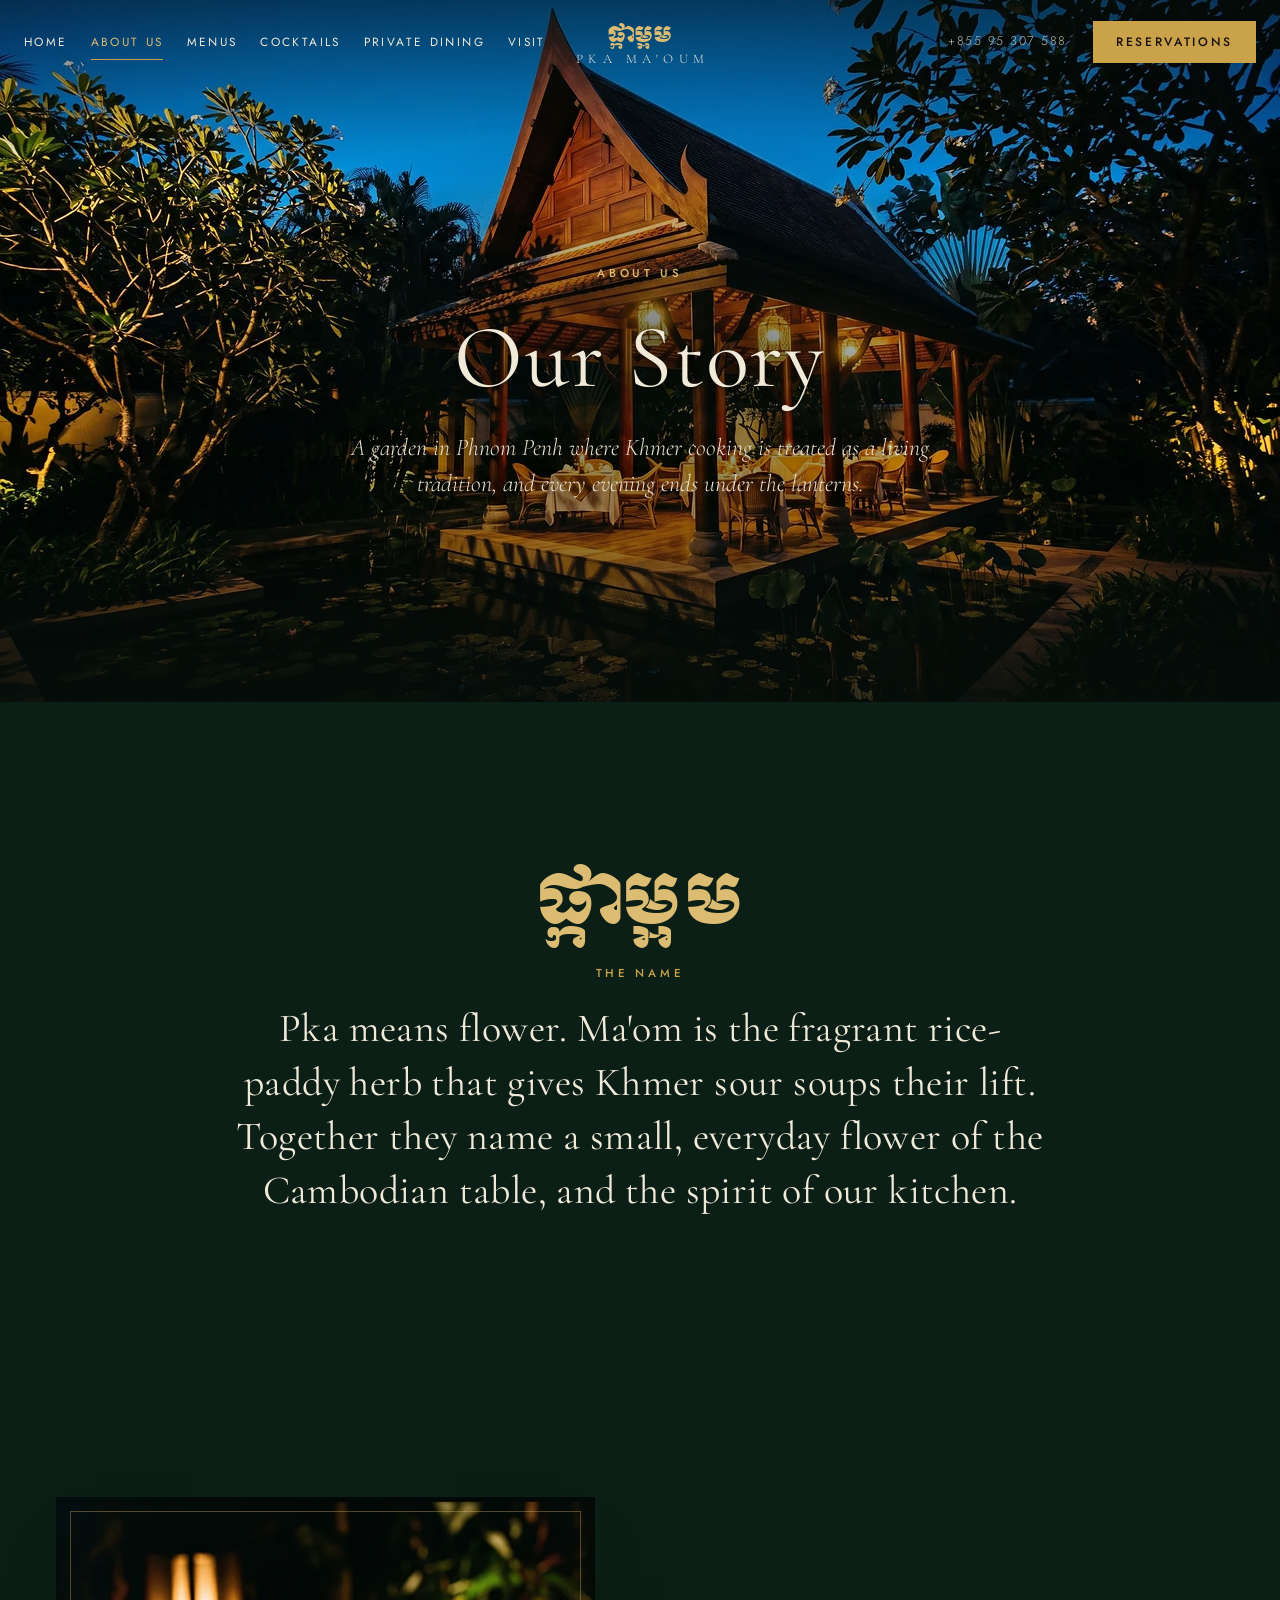
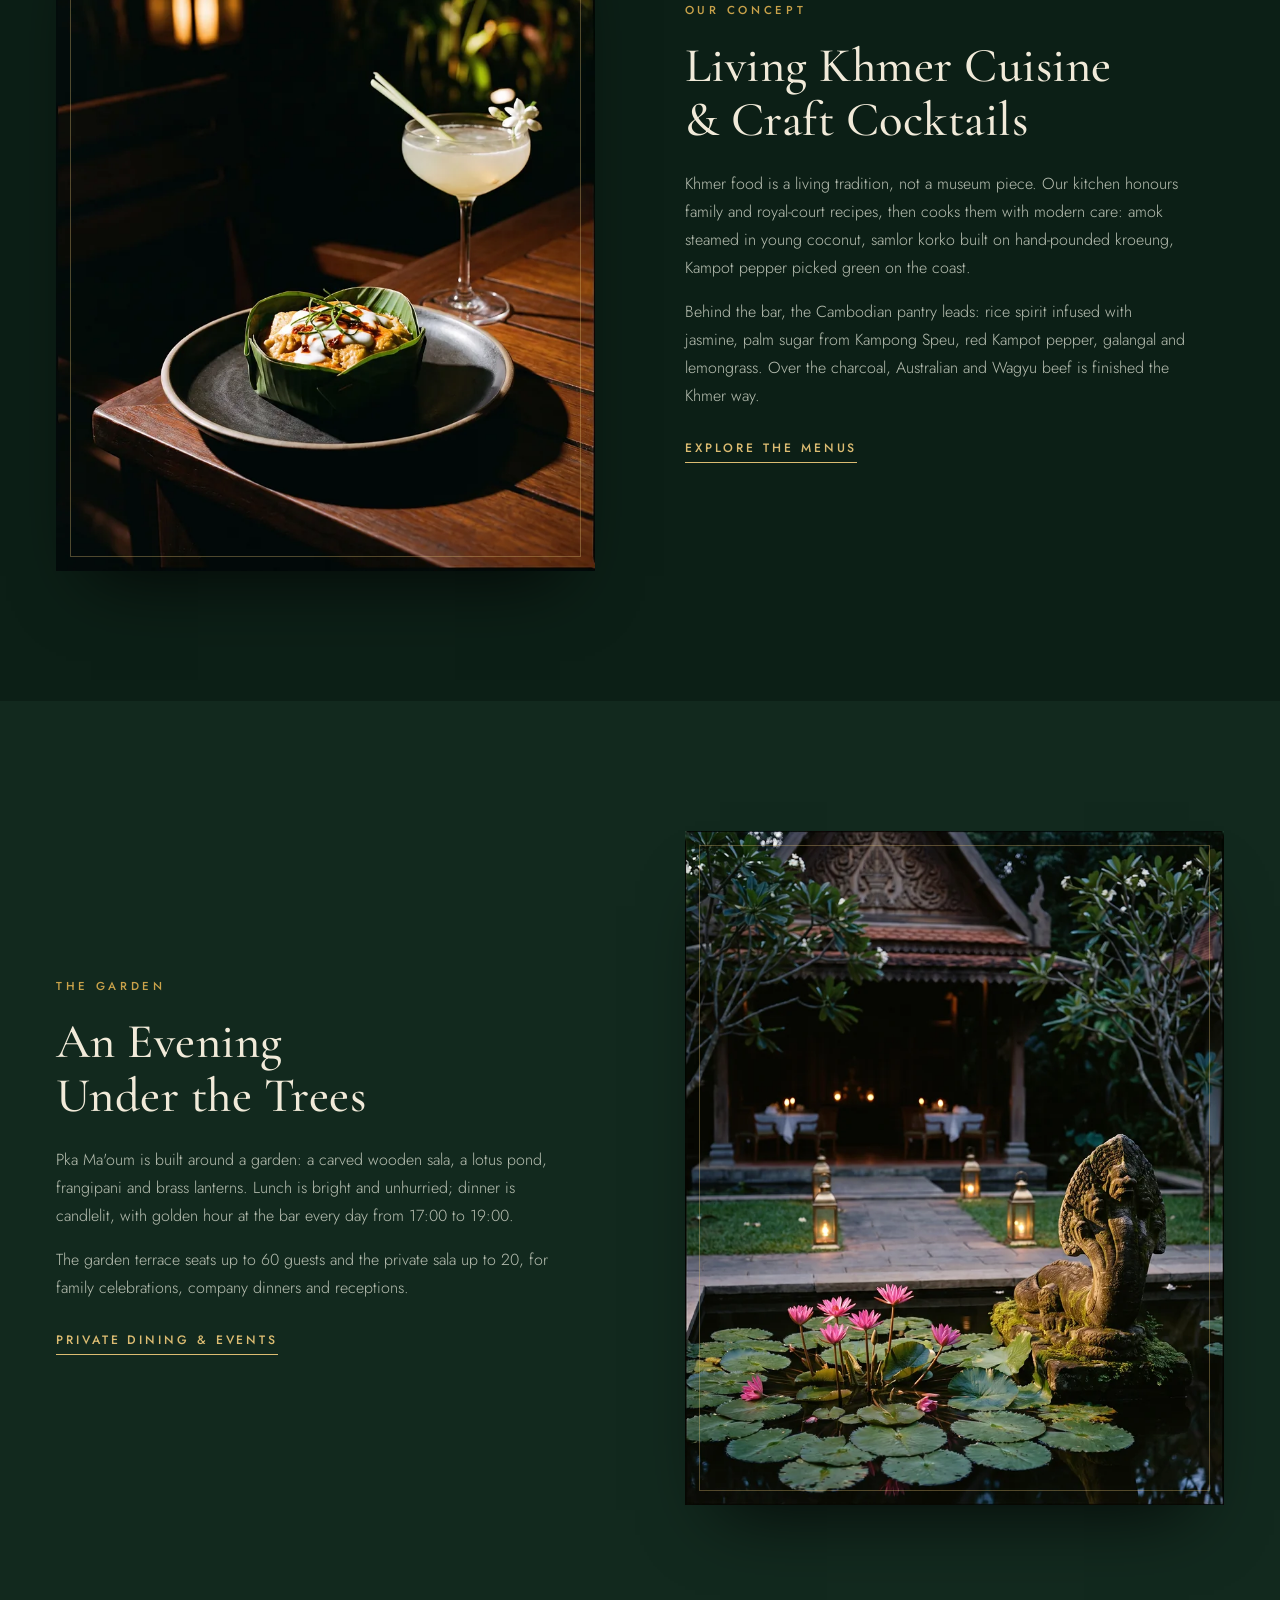
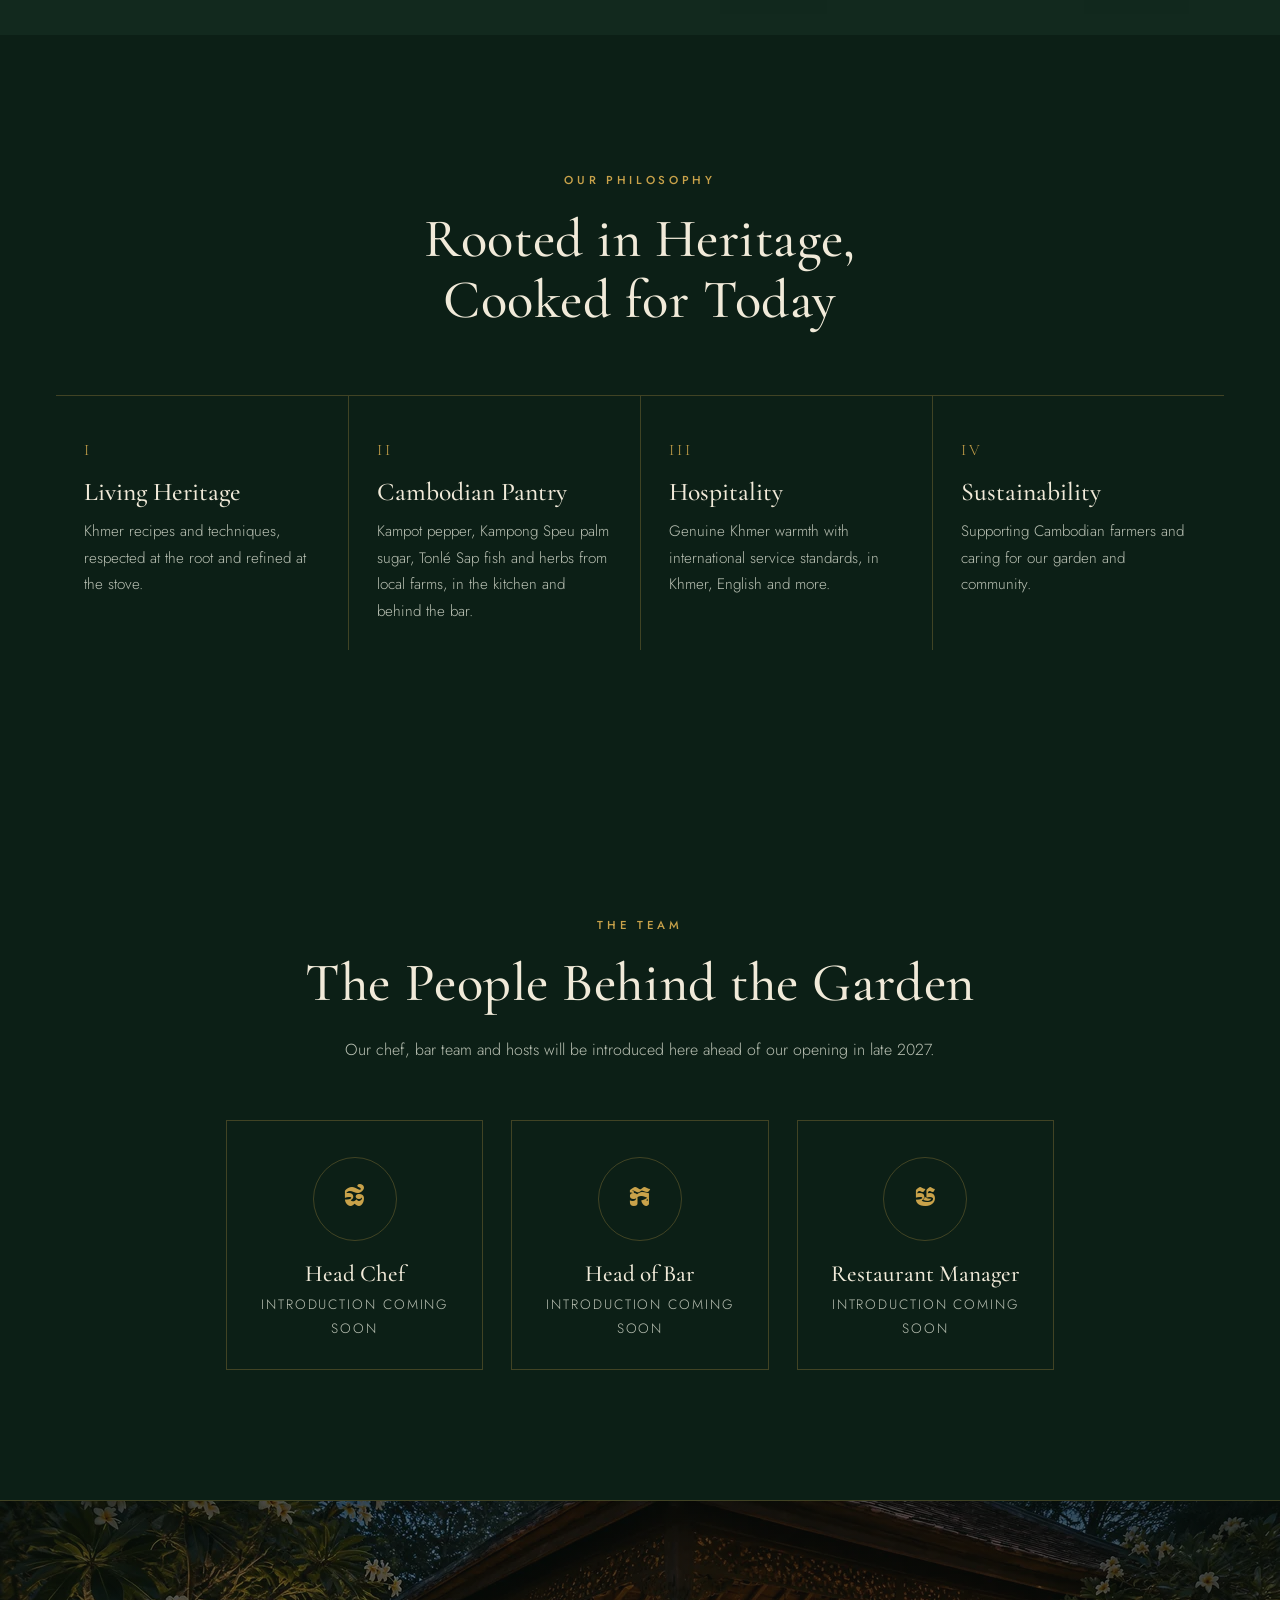
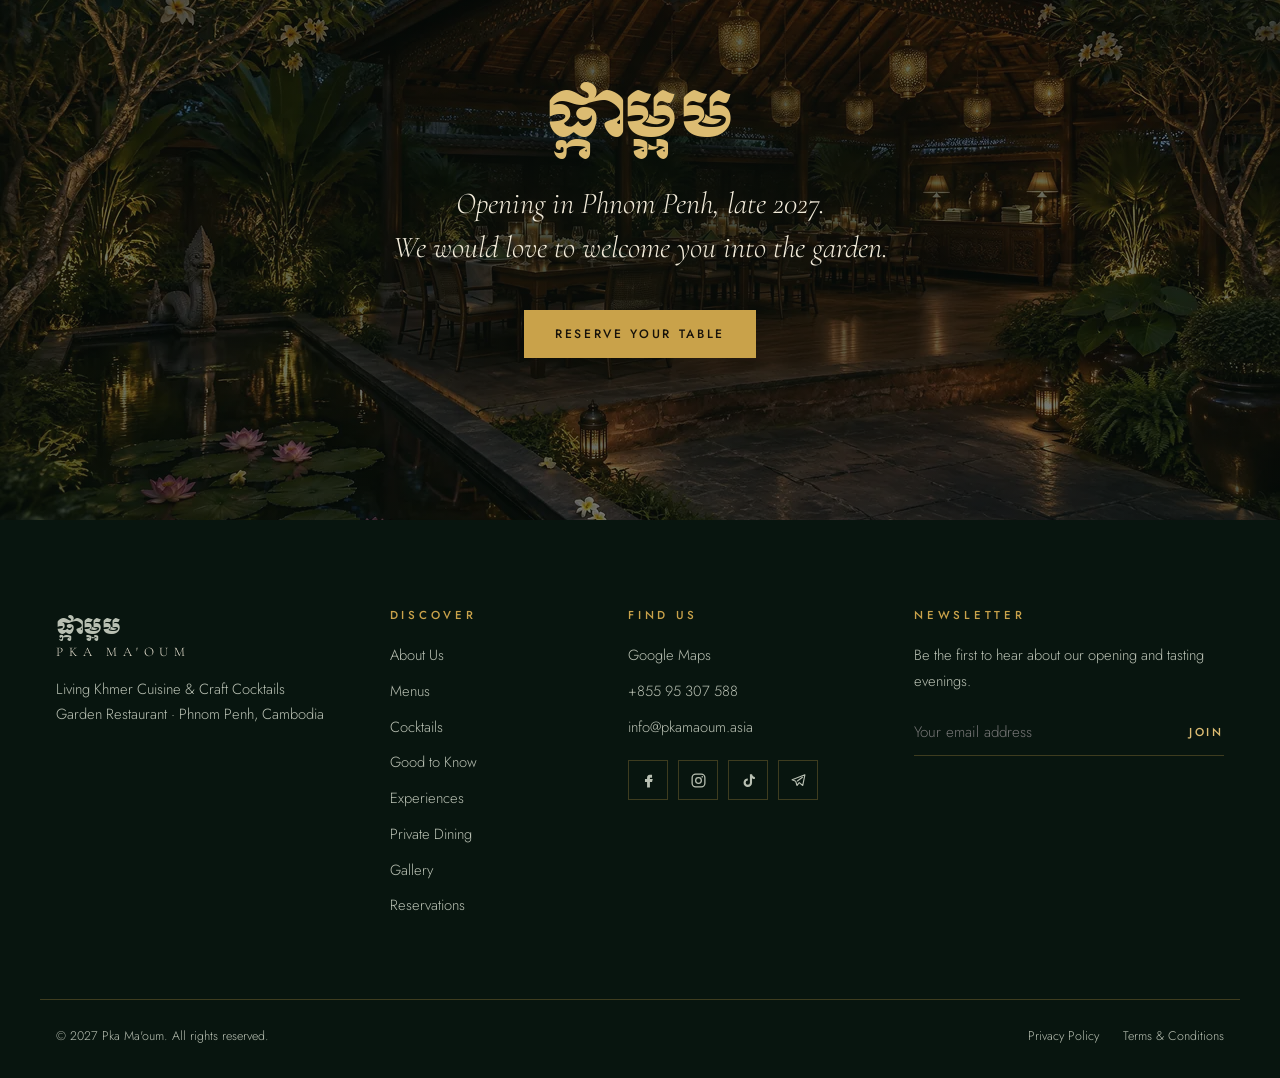
==== commit 304b72d2: "About page: sharper professional photos, lighter overlays Replace the hero, concept and garden image" ====
--- a/website/about.html
+++ b/website/about.html
@@ -18,7 +18,7 @@
 <link rel="preconnect" href="https://fonts.googleapis.com">
 <link rel="preconnect" href="https://fonts.gstatic.com" crossorigin>
 <link href="https://fonts.googleapis.com/css2?family=Cormorant+Garamond:ital,wght@0,400;0,500;0,600;1,400&family=Jost:wght@300;400;500&family=Moul&family=Battambang:wght@400;700&display=swap" rel="stylesheet">
-<link rel="preload" as="image" type="image/webp" imagesrcset="images/garden-evening-800.webp 800w, images/garden-evening-1280.webp 1280w, images/garden-evening-1900.webp 1900w" imagesizes="100vw">
+<link rel="preload" as="image" type="image/webp" imagesrcset="images/about-hero-800.webp 800w, images/about-hero-1280.webp 1280w, images/about-hero-1920.webp 1920w, images/about-hero-2752.webp 2752w" imagesizes="100vw">
 <link rel="stylesheet" href="styles.css">
 </head>
 <body>
@@ -50,7 +50,7 @@
 <main id="main">
 <!-- ========== PAGE HERO ========== -->
 <section class="page-hero" aria-labelledby="about-title">
-  <div class="hero-media"><img fetchpriority="high" src="images/garden-evening-1280.webp" srcset="images/garden-evening-800.webp 800w, images/garden-evening-1280.webp 1280w, images/garden-evening-1900.webp 1900w" sizes="100vw" alt="Lantern-lit tables in the Pka Ma'oum garden pavilion at night"></div>
+  <div class="hero-media"><img fetchpriority="high" src="images/about-hero-1920.webp" srcset="images/about-hero-800.webp 800w, images/about-hero-1280.webp 1280w, images/about-hero-1920.webp 1920w, images/about-hero-2752.webp 2752w" sizes="100vw" alt="The lantern-lit Khmer garden pavilion over the lotus pond at blue hour"></div>
   <div class="hero-content">
     <p class="kicker">About Us</p>
     <h1 id="about-title">Our Story</h1>
@@ -70,7 +70,7 @@
 <!-- ========== CONCEPT ========== -->
 <section class="about-split" aria-labelledby="concept-title">
   <div class="container split-grid">
-    <figure class="split-img reveal"><img src="images/garden-pavilion-800.webp" srcset="images/garden-pavilion-480.webp 480w, images/garden-pavilion-800.webp 800w, images/garden-pavilion-1152.webp 1152w" sizes="(max-width:900px) calc(100vw - 32px), 560px" alt="The carved wooden pavilion at the heart of the garden" loading="lazy" decoding="async"></figure>
+    <figure class="split-img reveal"><img class="img-concept" src="images/about-concept-1200.webp" srcset="images/about-concept-480.webp 480w, images/about-concept-800.webp 800w, images/about-concept-1200.webp 1200w, images/about-concept-1856.webp 1856w" sizes="(max-width:900px) calc(100vw - 32px), 560px" alt="Fish amok in a banana-leaf cup beside a lemongrass craft cocktail" loading="lazy" decoding="async"></figure>
     <div class="split-body reveal">
       <p class="eyebrow">Our Concept</p>
       <h2 id="concept-title">Living Khmer Cuisine &amp; Craft Cocktails</h2>
@@ -83,7 +83,7 @@
 
 <section class="about-split alt" aria-labelledby="garden-title">
   <div class="container split-grid reverse">
-    <figure class="split-img reveal"><img src="images/garden-pond-800.webp" srcset="images/garden-pond-480.webp 480w, images/garden-pond-800.webp 800w, images/garden-pond-1152.webp 1152w" sizes="(max-width:900px) calc(100vw - 32px), 560px" alt="Lotus pond and lanterns beside the garden terrace" loading="lazy" decoding="async"></figure>
+    <figure class="split-img reveal"><img class="img-garden" src="images/about-garden-1200.webp" srcset="images/about-garden-480.webp 480w, images/about-garden-800.webp 800w, images/about-garden-1200.webp 1200w, images/about-garden-1856.webp 1856w" sizes="(max-width:900px) calc(100vw - 32px), 560px" alt="Lotus pond, naga statue and lantern-lit path to the dining pavilion" loading="lazy" decoding="async"></figure>
     <div class="split-body reveal">
       <p class="eyebrow">The Garden</p>
       <h2 id="garden-title">An Evening Under the Trees</h2>
--- a/website/styles.css
+++ b/website/styles.css
@@ -361,9 +361,10 @@
 /* ===== About page ===== */
 .page-hero{position:relative;min-height:78svh;display:grid;align-items:center;overflow:hidden;background:var(--forest-0);color:var(--on-dark);text-align:center}
 .page-hero .hero-media{position:absolute;inset:0}
-.page-hero .hero-media img{width:100%;height:100%;object-fit:cover;object-position:30% 55%;animation:none;transform:scale(1.04)}
-.page-hero .hero-media::after{content:"";position:absolute;inset:0;background:radial-gradient(ellipse 60% 55% at 50% 55%,rgba(6,14,10,.7),rgba(6,14,10,.25) 75%),linear-gradient(180deg,rgba(6,14,10,.75),rgba(6,14,10,.15) 30%,rgba(6,14,10,.3) 70%,rgba(6,14,10,.95))}
+.page-hero .hero-media img{width:100%;height:100%;object-fit:cover;object-position:55% 60%;animation:none;transform:none}
+.page-hero .hero-media::after{content:"";position:absolute;inset:0;background:radial-gradient(ellipse 50% 42% at 50% 54%,rgba(6,14,10,.62),rgba(6,14,10,0) 85%),linear-gradient(180deg,rgba(6,14,10,.6),rgba(6,14,10,0) 26%,rgba(6,14,10,0) 66%,rgba(6,14,10,.85))}
 .page-hero .hero-content{position:relative;z-index:1;max-width:820px;margin:0 auto;padding:calc(var(--header-h) + 60px) 24px 80px}
+.page-hero .hero-content{text-shadow:0 2px 24px rgba(0,0,0,.65),0 1px 3px rgba(0,0,0,.5)}
 .page-hero h1{font-size:clamp(3rem,7vw,5.6rem);font-weight:400;letter-spacing:.02em;margin:0 0 22px}
 .page-hero .hero-lede{font-family:var(--display);font-style:italic;font-size:clamp(1.15rem,2vw,1.5rem);line-height:1.5;color:#e9e2d0;max-width:620px;margin:0 auto}
 .name-kh{font-family:var(--khmer);font-size:clamp(2.6rem,7vw,4.4rem);line-height:1.7;color:var(--gold-2);margin:0 0 6px}
@@ -373,6 +374,8 @@
 .split-grid.reverse .split-img{order:2}
 .split-img{margin:0;position:relative;aspect-ratio:4/5;overflow:hidden;box-shadow:0 40px 70px -35px rgba(0,0,0,.8)}
 .split-img img{width:100%;height:100%;object-fit:cover}
+.split-img .img-concept{object-position:50% 70%}
+.split-img .img-garden{object-position:50% 75%}
 .split-img::after{content:"";position:absolute;inset:14px;border:1px solid rgba(220,188,114,.35);pointer-events:none}
 .split-body h2{font-size:clamp(2.1rem,3.8vw,3.1rem)}
 .split-body p:not(.eyebrow){color:var(--on-dark-muted);max-width:500px}
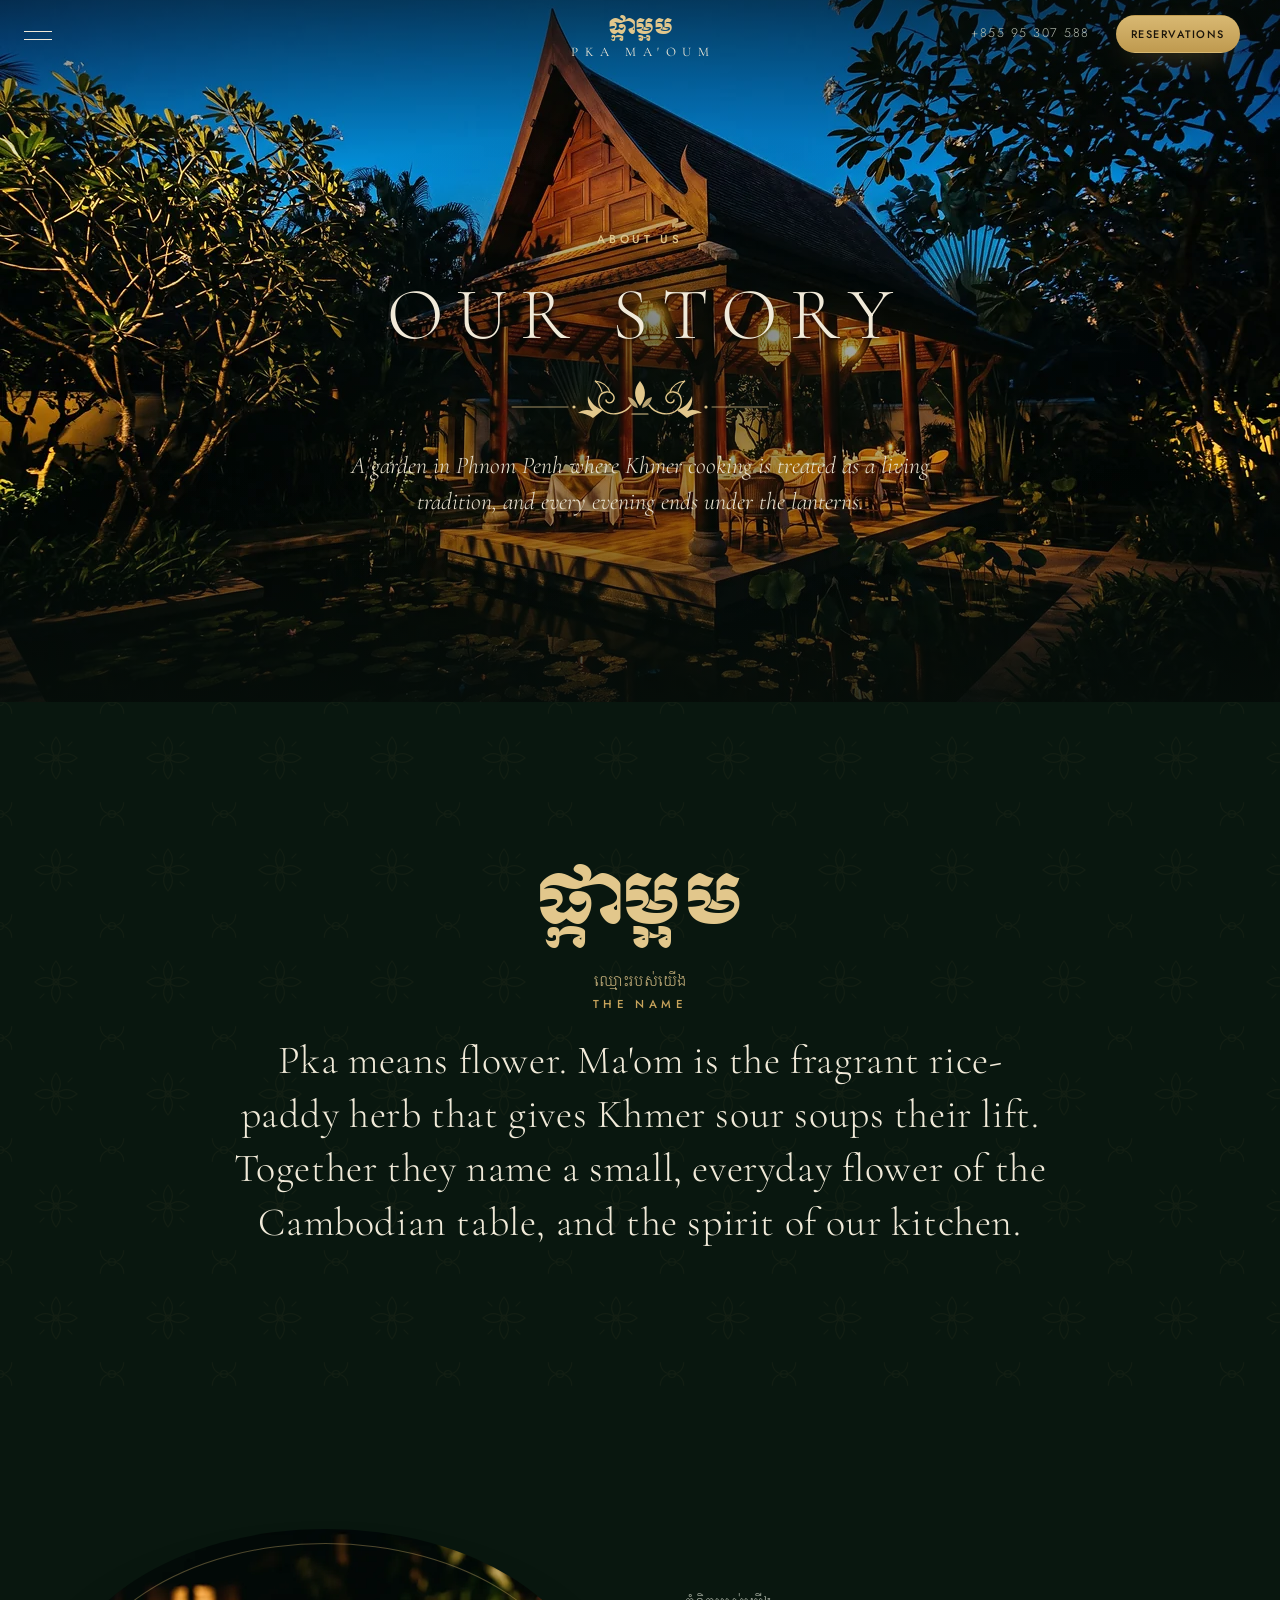
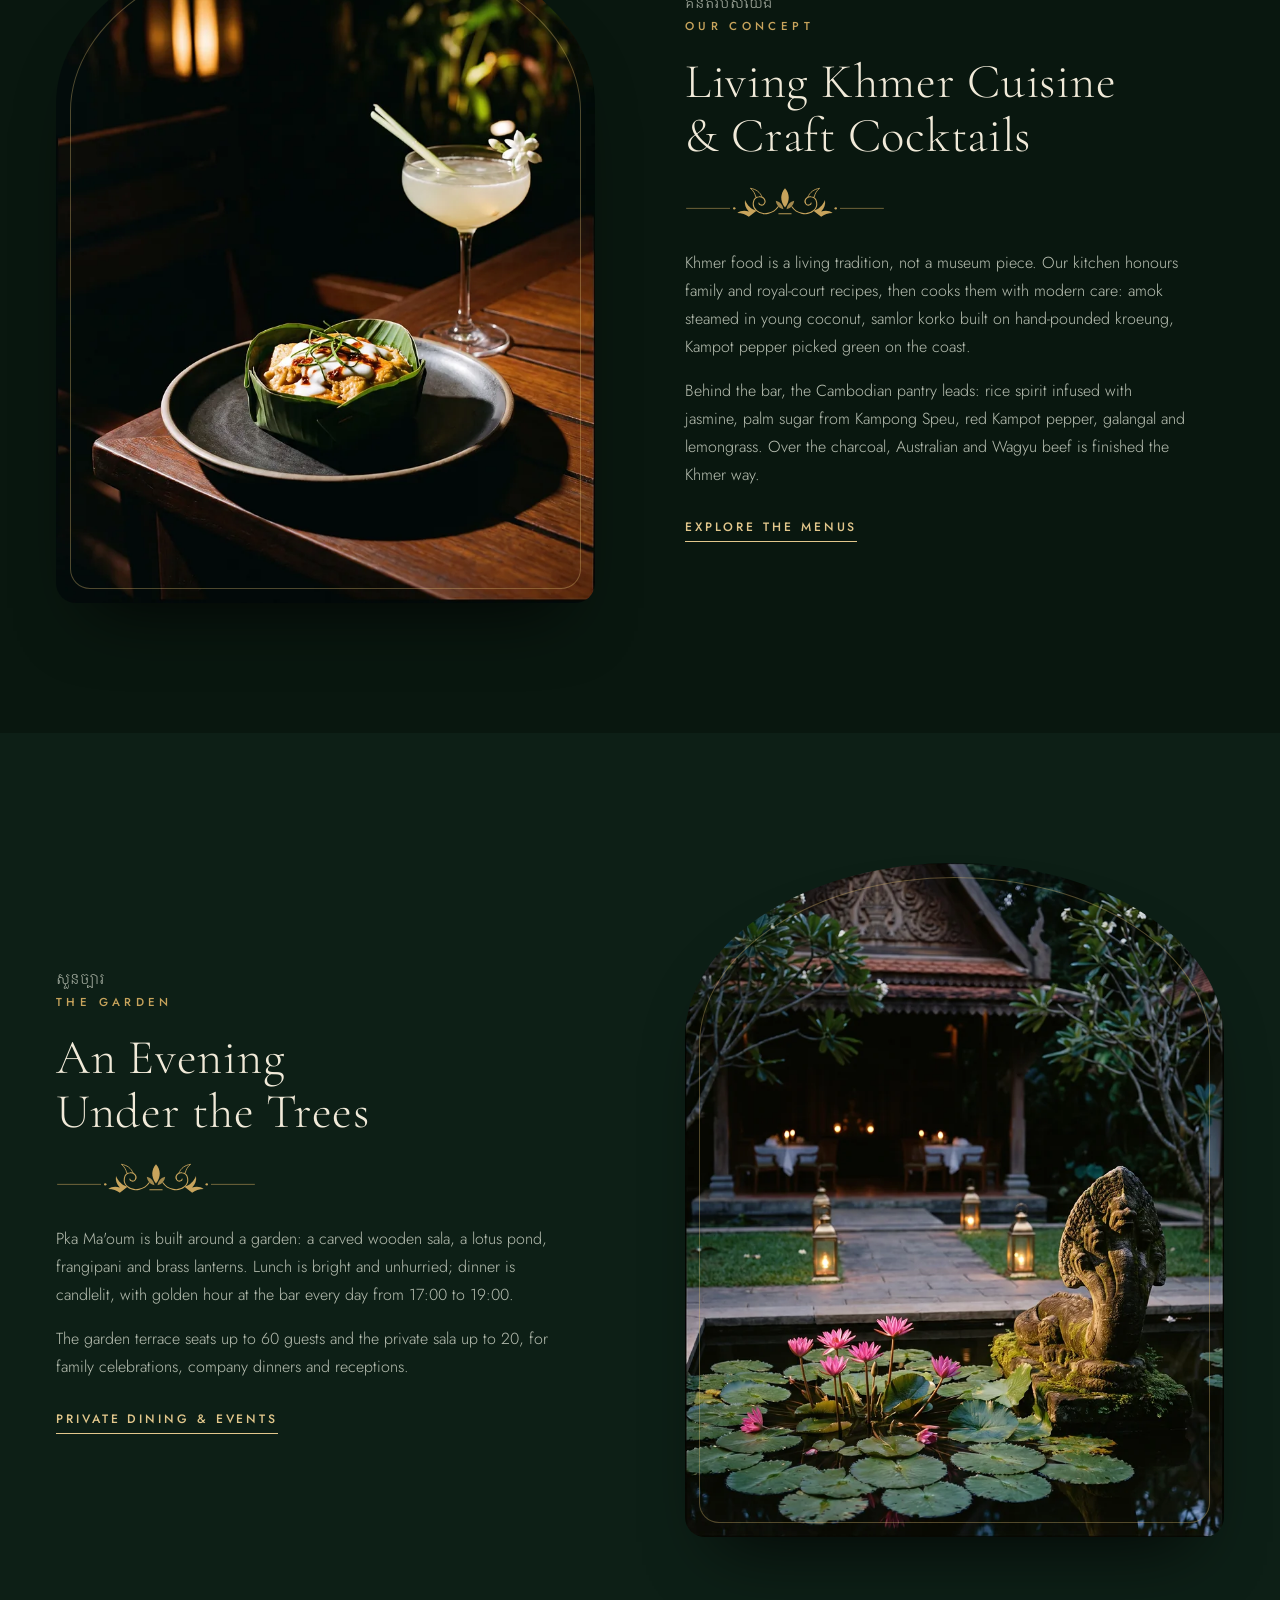
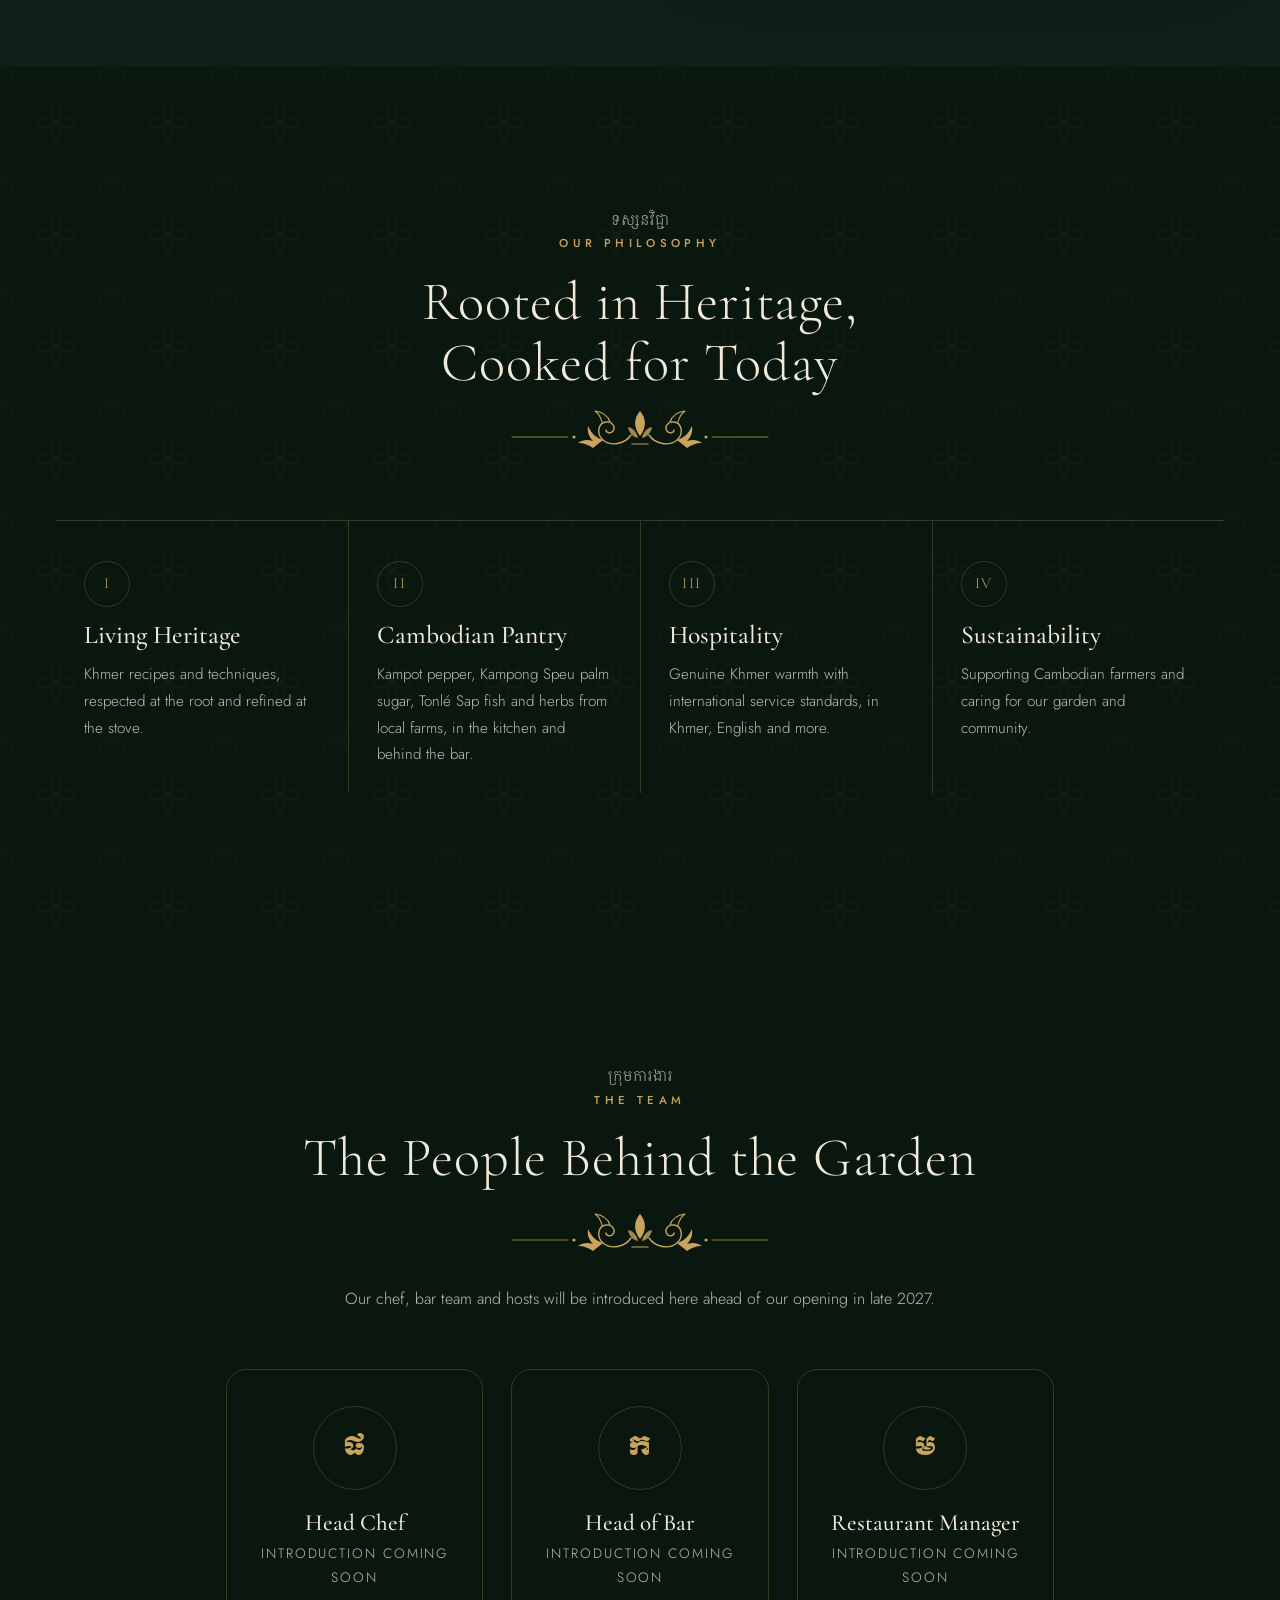
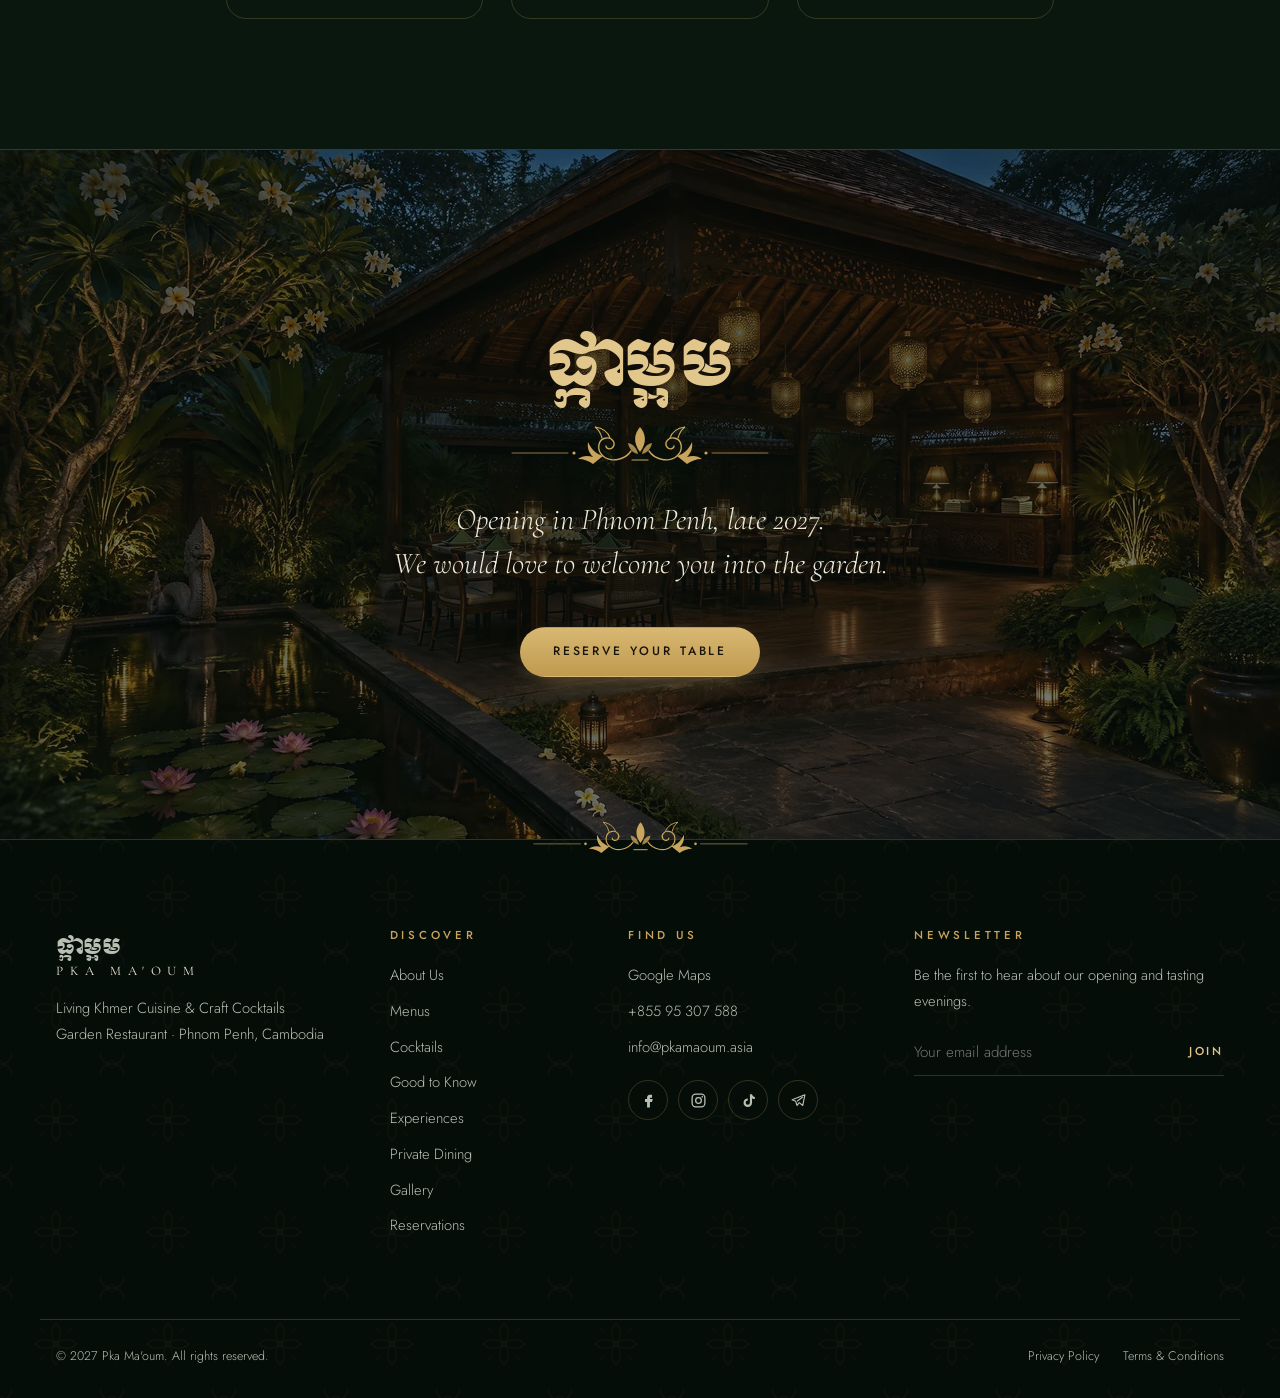
==== commit 2e7e5d32: "Khmer elegance redesign: Kbach ornaments, Khmer script accents, cinematic chapters and steakhouse ba" ====
--- a/website/about.html
+++ b/website/about.html
@@ -17,7 +17,7 @@
 <link rel="icon" href="data:image/svg+xml,%3Csvg xmlns='http://www.w3.org/2000/svg' viewBox='0 0 48 48'%3E%3Crect width='48' height='48' rx='10' fill='%230c1f16'/%3E%3Cpath d='M24 10c4 5 5 11 0 18-5-7-4-13 0-18Zm-2 19c-7-1-13-6-14-13 6 1 11 5 14 13Zm4 0c3-8 8-12 14-13-1 7-7 12-14 13Z' fill='%23c9a24a'/%3E%3C/svg%3E">
 <link rel="preconnect" href="https://fonts.googleapis.com">
 <link rel="preconnect" href="https://fonts.gstatic.com" crossorigin>
-<link href="https://fonts.googleapis.com/css2?family=Cormorant+Garamond:ital,wght@0,400;0,500;0,600;1,400&family=Jost:wght@300;400;500&family=Moul&family=Battambang:wght@400;700&display=swap" rel="stylesheet">
+<link href="https://fonts.googleapis.com/css2?family=Cormorant+Garamond:ital,wght@0,300;0,400;0,500;0,600;1,300;1,400&family=Jost:wght@300;400;500&family=Moul&family=Battambang:wght@400;700&display=swap" rel="stylesheet">
 <link rel="preload" as="image" type="image/webp" imagesrcset="images/about-hero-800.webp 800w, images/about-hero-1280.webp 1280w, images/about-hero-1920.webp 1920w, images/about-hero-2752.webp 2752w" imagesizes="100vw">
 <link rel="stylesheet" href="styles.css">
 </head>
@@ -54,15 +54,17 @@
   <div class="hero-content">
     <p class="kicker">About Us</p>
     <h1 id="about-title">Our Story</h1>
+    <span class="kbach" aria-hidden="true"></span>
     <p class="hero-lede">A garden in Phnom Penh where Khmer cooking is treated as a living tradition, and every evening ends under the lanterns.</p>
   </div>
 </section>
 
 <!-- ========== NAME ========== -->
-<section class="intro about-name" aria-labelledby="name-title">
+<section class="intro about-name lattice" aria-labelledby="name-title">
   <div class="container narrow center reveal">
     <p class="name-kh" lang="km">ផ្កាម្អម</p>
-    <p class="eyebrow">The Name</p>
+    <p class="eyebrow-kh" lang="km" aria-hidden="true">ឈ្មោះរបស់យើង</p>
+      <p class="eyebrow">The Name</p>
     <h2 id="name-title" class="statement">Pka means flower. Ma'om is the fragrant rice-paddy herb that gives Khmer sour soups their lift. Together they name a small, everyday flower of the Cambodian table, and the spirit of our kitchen.</h2>
   </div>
 </section>
@@ -72,8 +74,10 @@
   <div class="container split-grid">
     <figure class="split-img reveal"><img class="img-concept" src="images/about-concept-1200.webp" srcset="images/about-concept-480.webp 480w, images/about-concept-800.webp 800w, images/about-concept-1200.webp 1200w, images/about-concept-1856.webp 1856w" sizes="(max-width:900px) calc(100vw - 32px), 560px" alt="Fish amok in a banana-leaf cup beside a lemongrass craft cocktail" loading="lazy" decoding="async"></figure>
     <div class="split-body reveal">
+      <p class="eyebrow-kh" lang="km" aria-hidden="true">គំនិតរបស់យើង</p>
       <p class="eyebrow">Our Concept</p>
       <h2 id="concept-title">Living Khmer Cuisine &amp; Craft Cocktails</h2>
+      <span class="kbach" aria-hidden="true"></span>
       <p>Khmer food is a living tradition, not a museum piece. Our kitchen honours family and royal-court recipes, then cooks them with modern care: amok steamed in young coconut, samlor korko built on hand-pounded kroeung, Kampot pepper picked green on the coast.</p>
       <p>Behind the bar, the Cambodian pantry leads: rice spirit infused with jasmine, palm sugar from Kampong Speu, red Kampot pepper, galangal and lemongrass. Over the charcoal, Australian and Wagyu beef is finished the Khmer way.</p>
       <a href="index.html#menus" class="link-line">Explore the menus</a>
@@ -85,8 +89,10 @@
   <div class="container split-grid reverse">
     <figure class="split-img reveal"><img class="img-garden" src="images/about-garden-1200.webp" srcset="images/about-garden-480.webp 480w, images/about-garden-800.webp 800w, images/about-garden-1200.webp 1200w, images/about-garden-1856.webp 1856w" sizes="(max-width:900px) calc(100vw - 32px), 560px" alt="Lotus pond, naga statue and lantern-lit path to the dining pavilion" loading="lazy" decoding="async"></figure>
     <div class="split-body reveal">
+      <p class="eyebrow-kh" lang="km" aria-hidden="true">សួនច្បារ</p>
       <p class="eyebrow">The Garden</p>
       <h2 id="garden-title">An Evening Under the Trees</h2>
+      <span class="kbach" aria-hidden="true"></span>
       <p>Pka Ma'oum is built around a garden: a carved wooden sala, a lotus pond, frangipani and brass lanterns. Lunch is bright and unhurried; dinner is candlelit, with golden hour at the bar every day from 17:00 to 19:00.</p>
       <p>The garden terrace seats up to 60 guests and the private sala up to 20, for family celebrations, company dinners and receptions.</p>
       <a href="index.html#events" class="link-line">Private dining &amp; events</a>
@@ -95,11 +101,13 @@
 </section>
 
 <!-- ========== PHILOSOPHY ========== -->
-<section class="philosophy" aria-labelledby="phil-title">
+<section class="philosophy lattice" aria-labelledby="phil-title">
   <div class="container">
     <header class="section-head center reveal">
+      <p class="eyebrow-kh" lang="km" aria-hidden="true">ទស្សនវិជ្ជា</p>
       <p class="eyebrow">Our Philosophy</p>
       <h2 id="phil-title">Rooted in Heritage, Cooked for Today</h2>
+      <span class="kbach" aria-hidden="true"></span>
     </header>
     <ul class="values reveal">
       <li><span>I</span><h3>Living Heritage</h3><p>Khmer recipes and techniques, respected at the root and refined at the stove.</p></li>
@@ -113,8 +121,10 @@
 <!-- ========== TEAM (placeholder) ========== -->
 <section class="about-team" aria-labelledby="team-title">
   <div class="container narrow center reveal">
-    <p class="eyebrow">The Team</p>
+    <p class="eyebrow-kh" lang="km" aria-hidden="true">ក្រុមការងារ</p>
+      <p class="eyebrow">The Team</p>
     <h2 id="team-title">The People Behind the Garden</h2>
+      <span class="kbach" aria-hidden="true"></span>
     <p>Our chef, bar team and hosts will be introduced here ahead of our opening in late 2027.</p>
     <!-- PLACEHOLDER: add chef and team names, photos and short biographies before launch. -->
     <ul class="team-grid" aria-label="Team introductions coming soon">
@@ -130,6 +140,7 @@
   <div class="closing-media" aria-hidden="true"><img src="images/hero-garden-1280.webp" srcset="images/hero-garden-768.webp 768w, images/hero-garden-1280.webp 1280w, images/hero-garden-1920.webp 1920w" sizes="100vw" alt="" loading="lazy" decoding="async"></div>
   <div class="container narrow center reveal">
     <p class="closing-kh" lang="km">ផ្កាម្អម</p>
+    <span class="kbach" aria-hidden="true"></span>
     <p class="closing-line">Opening in Phnom Penh, late 2027.<br>We would love to welcome you into the garden.</p>
     <a href="index.html#reserve" class="btn btn-gold">Reserve Your Table</a>
   </div>
@@ -137,7 +148,8 @@
 </main>
 
 <!-- ========== FOOTER ========== -->
-<footer class="site-footer">
+<footer class="site-footer lattice">
+  <span class="foot-kbach" aria-hidden="true"></span>
   <div class="container foot-grid">
     <div class="foot-col">
       <a href="index.html" class="brand foot-brand" aria-label="Pka Ma'oum home">
--- a/website/styles.css
+++ b/website/styles.css
@@ -51,7 +51,7 @@
 .site-header{position:fixed;inset:0 0 auto;z-index:50;height:var(--header-h);transition:background .4s,height .4s,box-shadow .4s}
 .site-header.scrolled{--header-h:68px;height:68px;background:rgba(8,21,15,.94);backdrop-filter:blur(10px);box-shadow:0 1px 0 var(--line-dark)}
 .nav-wrap{max-width:1360px;height:100%;margin:0 auto;padding:0 max(24px,var(--gutter));display:grid;grid-template-columns:1fr auto 1fr;align-items:center;gap:24px}
-.main-nav{display:flex;gap:clamp(16px,1.8vw,30px)}
+.main-nav{display:flex;gap:clamp(14px,1.6vw,28px)}
 .main-nav a{white-space:nowrap;color:var(--on-dark);text-decoration:none;font-size:.74rem;font-weight:400;letter-spacing:.2em;text-transform:uppercase;position:relative;padding:8px 0}
 .main-nav a::after{content:"";position:absolute;left:0;right:0;bottom:0;height:1px;background:var(--gold);transform:scaleX(0);transform-origin:left;transition:transform .35s var(--ease)}
 .main-nav a:hover::after,.main-nav a.active::after{transform:scaleX(1)}
@@ -70,6 +70,21 @@
 .hero-media img{width:100%;height:100%;object-fit:cover;object-position:50% 55%;transform:scale(1.06);animation:drift 24s var(--ease) forwards}
 .hero-media::after{content:"";position:absolute;inset:0;background:radial-gradient(ellipse 62% 50% at 50% 54%,rgba(6,14,10,.68),rgba(6,14,10,.2) 72%,rgba(6,14,10,0)),linear-gradient(180deg,rgba(6,14,10,.72) 0%,rgba(6,14,10,.18) 26%,rgba(6,14,10,.22) 60%,rgba(6,14,10,.94) 100%)}
 @keyframes drift{to{transform:scale(1)}}
+/* Running video hero */
+.hero-video{position:absolute;inset:0;width:100%;height:100%;object-fit:cover;opacity:0;transition:opacity 1.6s var(--ease)}
+.hero-video.is-playing{opacity:1}
+.hero-media::after{z-index:1}
+.hero-content{z-index:2}
+.hero-foot{z-index:2}
+.hero-content>*{animation:rise 1.4s var(--ease) both}
+.hero-content>:nth-child(2){animation-delay:.15s}
+.hero-content>:nth-child(3){animation-delay:.3s}
+.hero-content>:nth-child(4){animation-delay:.45s}
+@keyframes rise{from{opacity:0;transform:translateY(24px)}}
+.video-toggle{display:inline-flex;align-items:center;gap:10px;background:none;border:1px solid rgba(233,225,205,.35);border-radius:999px;color:var(--on-dark-muted);font:500 .62rem/1 var(--body);letter-spacing:.24em;text-transform:uppercase;padding:9px 14px;cursor:pointer;transition:border-color .3s,color .3s}
+.video-toggle:hover,.video-toggle:focus-visible{border-color:var(--gold-2);color:var(--on-dark)}
+.vt-icon{width:8px;height:10px;border-left:2px solid currentColor;border-right:2px solid currentColor}
+.video-toggle[aria-pressed="true"] .vt-icon{border:0;border-left:8px solid currentColor;border-top:5px solid transparent;border-bottom:5px solid transparent;width:0;height:0}
 .hero-content{position:relative;max-width:960px;width:100%;margin:0 auto;padding:calc(var(--header-h) + 40px) max(24px,var(--gutter)) 120px;text-align:center}
 .kicker{text-shadow:0 1px 14px rgba(0,0,0,.7);font:500 .72rem/1.6 var(--body);letter-spacing:.32em;text-transform:uppercase;color:var(--gold-2);margin-bottom:26px}
 .hero h1{font-size:clamp(1.25rem,5.4vw,3.6rem);font-weight:400;line-height:1.1;letter-spacing:.04em;white-space:nowrap;text-transform:uppercase;text-shadow:0 2px 40px rgba(0,0,0,.45)}
@@ -105,6 +120,7 @@
 .menu-groups{max-width:1000px;margin:0 auto}
 .menu-group+.menu-group{margin-top:64px}
 .group-title{font:500 .74rem/1 var(--body);letter-spacing:.32em;text-transform:uppercase;color:var(--gold-ink);display:flex;align-items:center;gap:18px;margin-bottom:8px}
+.menu-list+.group-title{margin-top:48px}
 .group-title::after{content:"";flex:1;height:1px;background:var(--line)}
 .menu-list{list-style:none;margin:0 auto;padding:0;display:grid;grid-template-columns:1fr 1fr;gap:0 72px}
 .menu-list li{display:flex;justify-content:space-between;align-items:baseline;gap:20px;padding:22px 0;border-bottom:1px solid var(--line)}
@@ -270,7 +286,7 @@
   .values li:nth-child(3){border-left:0}
   .foot-grid{grid-template-columns:1fr 1fr}
 }
-@media (max-width:1180px){  :root{--header-h:68px}
+@media (max-width:1360px){  :root{--header-h:68px}
   .nav-wrap{grid-template-columns:auto 1fr auto;padding:0 var(--gutter)}
   .site-header .brand{position:absolute;left:50%;top:50%;transform:translate(-50%,-50%)}
   .nav-wrap{position:relative}
@@ -306,6 +322,8 @@
   .lbl-sm{display:inline}
   .brand-en{font-size:.7rem;letter-spacing:.32em;margin-right:-.32em}
   .hero-actions .btn{flex:1 1 100%}
+  .video-toggle{padding:10px 12px}
+  .vt-label{position:absolute;width:1px;height:1px;overflow:hidden;clip:rect(0 0 0 0);white-space:nowrap}
   .tabs{gap:0 18px;flex-wrap:nowrap;justify-content:flex-start;overflow-x:auto;scrollbar-width:none;margin-left:calc(-1*var(--gutter));margin-right:-16px;padding:0 16px}
   .tabs::-webkit-scrollbar{display:none}
   .tabs button{white-space:nowrap;flex:none}
@@ -322,6 +340,38 @@
   html{scroll-behavior:auto}
   .js .reveal{opacity:1;transform:none}
   .marquee{overflow-x:auto}
+}
+
+/* Steakhouse */
+.steakhouse{padding:20px 0 140px;background:var(--forest)}
+.steak-grid{max-width:1360px;margin:0 auto;padding:0 var(--gutter);display:grid;grid-template-columns:1.15fr 1fr;gap:clamp(36px,5vw,80px);align-items:center}
+.steak-media{display:grid;gap:14px}
+.steak-media figure{margin:0;overflow:hidden;background:var(--forest-0)}
+.steak-media img{display:block;width:100%;height:100%;object-fit:cover;transition:transform 1.6s var(--ease)}
+.steak-media figure:hover img{transform:scale(1.04)}
+.steak-main{aspect-ratio:4/3}
+.steak-details{display:grid;grid-template-columns:repeat(3,1fr);gap:14px}
+.steak-details figure{aspect-ratio:1}
+.steak-details img{transform:scale(2.2)}
+.steak-details figure:hover img{transform:scale(2.3)}
+.steak-copy h2{font-size:clamp(2.2rem,4.4vw,3.6rem);font-weight:400;line-height:1.08;margin:0 0 24px}
+.steak-lede{color:var(--on-dark-muted);margin:0 0 34px}
+.cuts{list-style:none;margin:0 0 26px;padding:0;border-top:1px solid var(--line-dark)}
+.cuts li{display:grid;grid-template-columns:1fr auto;grid-template-areas:"name price" "meta price";column-gap:20px;padding:15px 0;border-bottom:1px solid var(--line-dark)}
+.cut-name{grid-area:name;font-family:var(--display);font-size:1.45rem;line-height:1.2;color:var(--on-dark)}
+.cut-meta{grid-area:meta;font-size:.72rem;letter-spacing:.16em;text-transform:uppercase;color:var(--on-dark-muted)}
+.cut-price{grid-area:price;align-self:center;font-family:var(--display);font-size:1.5rem;color:var(--gold-2)}
+.steak-sauces{font-size:.92rem;color:var(--on-dark-muted);margin:0 0 34px}
+.steak-sauces strong{color:var(--gold-2);font-weight:500}
+.steak-actions{display:flex;flex-wrap:wrap;gap:14px}
+@media (max-width:900px){
+  .steak-grid{grid-template-columns:1fr}
+  .steakhouse{padding-bottom:100px}
+  .steak-copy{order:-1}
+}
+@media (max-width:560px){
+  .steak-actions .btn{flex:1 1 100%}
+  .steak-details{gap:8px}.steak-media{gap:8px}
 }
 
 /* Experiences: cinematic inset panels */
@@ -396,3 +446,167 @@
   .split-img{aspect-ratio:4/3}
   .team-grid{grid-template-columns:1fr;max-width:340px;margin-left:auto;margin-right:auto}
 }
+
+/* =====================================================================
+   Khmer Elegance layer (2026-11 redesign)
+   Deep garden green, antique gold and laterite; thin wide-spaced capitals;
+   Kbach ornaments (images/kbach*.svg) and Angkor-arch frames.
+   ===================================================================== */
+:root{
+  --forest-0:#050d09; --forest:#09170f; --forest-2:#0d1f16; --forest-3:#163023;
+  --gold:#c8a45c; --gold-2:#e2c78c; --gold-ink:#8a6526;
+  --laterite:#a35c3d; --sandstone:#efe5d1;
+  --cream:#f3ecdd; --paper:#faf6ec;
+  --line-dark:rgba(200,164,92,.24);
+  --radius:20px;
+}
+body{background:var(--forest)}
+h1,h2{font-weight:300}
+h2{letter-spacing:.015em}
+.eyebrow{letter-spacing:.38em}
+
+/* Khmer script accents */
+.eyebrow-kh{font-family:var(--khmer-body);font-size:1rem;line-height:1.6;letter-spacing:0;color:var(--gold-2);opacity:.85;margin:0 0 6px}
+.menus .eyebrow-kh,.reserve .eyebrow-kh{color:var(--laterite);opacity:1}
+
+/* Kbach ornaments */
+.kbach,.kbach-mark,.foot-kbach{display:block;background:currentColor;color:var(--gold);-webkit-mask:url(images/kbach.svg) center/contain no-repeat;mask:url(images/kbach.svg) center/contain no-repeat}
+.kbach{width:clamp(190px,22vw,260px);aspect-ratio:260/48;margin:4px auto 26px}
+.kbach-mark{width:84px;aspect-ratio:128/48;margin:0 auto 26px;-webkit-mask-image:url(images/kbach-mark.svg);mask-image:url(images/kbach-mark.svg)}
+.menus .kbach,.reserve .kbach,.tasting .kbach{color:var(--gold-ink)}
+.reserve-info .kbach,.events-card .kbach,.visit .kbach,.steak-copy .kbach,.split-body .kbach{margin-left:0;margin-right:0;width:200px}
+.section-head .kbach{margin-bottom:0}
+.section-head h2{margin-bottom:14px}
+.section-head h2+.kbach+p{margin-top:24px}
+
+/* Carved-stone lattice texture */
+.lattice{isolation:isolate}
+.lattice::before{content:"";position:absolute;inset:0;z-index:-1;pointer-events:none;background:url(images/kbach-lattice.svg) 0 0/112px 112px;opacity:.05}
+.menus.lattice::before{opacity:.09;filter:sepia(1) saturate(.6) brightness(.7)}
+
+/* Buttons: pill shapes, soft gold */
+.btn{border-radius:999px;letter-spacing:.24em;min-height:50px;padding:0 32px}
+.btn-sm{min-height:42px;padding:0 24px}
+.btn-gold{background:linear-gradient(180deg,#d8b872,#bf9a4f);border-color:transparent;color:#1a140a;box-shadow:0 10px 30px -14px rgba(200,164,92,.7)}
+.btn-gold:hover{background:var(--sandstone);color:var(--forest);border-color:transparent}
+.btn-ghost{border-color:rgba(239,229,209,.45);backdrop-filter:blur(6px);background:rgba(5,13,9,.18)}
+.btn-ghost:hover{background:var(--sandstone);color:var(--forest);border-color:var(--sandstone)}
+.btn-dark{border-radius:999px}
+.form-foot .btn-gold:hover{color:var(--forest)}
+
+/* Header */
+.site-header.scrolled{background:rgba(5,13,9,.9);box-shadow:0 1px 0 var(--line-dark)}
+.main-nav a{font-weight:300;letter-spacing:.24em}
+.brand-en{font-weight:400;letter-spacing:.5em;margin-right:-.5em}
+
+/* Hero: cinematic, thin wide capitals */
+.hero h1{font-weight:300;letter-spacing:.2em;margin-right:-.2em;font-size:clamp(1.25rem,4.6vw,3.6rem)}
+.hero-kh{font-family:var(--khmer-body);font-size:clamp(.95rem,1.4vw,1.15rem);color:var(--gold-2);letter-spacing:.02em;margin:18px 0 0;text-shadow:0 1px 14px rgba(0,0,0,.7)}
+.hero .kbach{margin:22px auto 0;color:var(--gold-2);filter:drop-shadow(0 1px 10px rgba(0,0,0,.6))}
+.hero-lede{margin-top:22px}
+.hero-content>:nth-child(5){animation-delay:.6s}
+.hero-content>:nth-child(6){animation-delay:.75s}
+.hero-media::after{background:radial-gradient(ellipse 60% 52% at 50% 52%,rgba(5,13,9,.72),rgba(5,13,9,.24) 72%,rgba(5,13,9,.05)),linear-gradient(180deg,rgba(5,13,9,.75) 0%,rgba(5,13,9,.2) 26%,rgba(5,13,9,.25) 60%,rgba(5,13,9,.96) 100%)}
+
+/* Intro */
+.statement{font-weight:300}
+
+/* Chapters: three arch-topped cinematic cards */
+.chapters{display:grid;grid-template-columns:repeat(3,1fr);gap:clamp(12px,1.6vw,24px);padding:0 clamp(14px,2vw,30px) clamp(90px,10vw,140px);background:var(--forest)}
+.chapter{position:relative;display:flex;align-items:flex-end;justify-content:center;aspect-ratio:3/4.3;overflow:hidden;isolation:isolate;text-decoration:none;color:var(--on-dark);border-radius:50% 50% var(--radius) var(--radius)/22% 22% var(--radius) var(--radius);background:var(--forest-0)}
+.chapter::before{content:"";position:absolute;inset:12px;border:1px solid rgba(226,199,140,.35);border-radius:inherit;z-index:1;pointer-events:none;transition:border-color .5s}
+.chapter-img{position:absolute;inset:0;margin:0;z-index:-1}
+.chapter-img img{width:100%;height:100%;object-fit:cover;transition:transform 1.8s var(--ease)}
+.chapter-img::after{content:"";position:absolute;inset:0;background:linear-gradient(180deg,rgba(5,13,9,.1) 30%,rgba(5,13,9,.55) 62%,rgba(5,13,9,.93))}
+.chapter:hover .chapter-img img,.chapter:focus-visible .chapter-img img{transform:scale(1.05)}
+.chapter:hover::before{border-color:rgba(226,199,140,.75)}
+.chapter-text{position:relative;z-index:2;display:flex;flex-direction:column;align-items:center;text-align:center;padding:0 22px clamp(36px,4vw,56px)}
+.chapter-kh{font-family:var(--khmer);font-size:1rem;line-height:1.8;color:var(--gold-2)}
+.chapter-title{font-family:var(--display);font-weight:300;font-size:clamp(1.6rem,2.6vw,2.4rem);line-height:1.1;letter-spacing:.3em;margin-right:-.3em;text-transform:uppercase;margin-top:4px}
+.chapter-sub{font-family:var(--display);font-style:italic;font-size:1.05rem;color:#ddd5c2;margin-top:12px}
+
+/* Steakhouse cinematic banner */
+.steakhouse{padding-top:0}
+.steak-banner{position:relative;margin:0 clamp(14px,2vw,30px) clamp(70px,9vw,120px);height:clamp(340px,64vh,640px);border-radius:var(--radius);overflow:hidden;display:grid;place-items:center;text-align:center;isolation:isolate}
+.js .steak-banner.reveal{opacity:1;transform:none}
+.steak-banner img{position:absolute;inset:0;width:100%;height:100%;object-fit:cover;object-position:50% 45%;z-index:-2;transform:scale(1.08);transition:transform 2.6s var(--ease)}
+.steak-banner.in img{transform:scale(1)}
+.steak-banner::before{content:"";position:absolute;inset:0;z-index:-1;background:radial-gradient(ellipse 55% 50% at 50% 50%,rgba(5,10,7,.62),rgba(5,10,7,.34) 75%,rgba(5,10,7,.5)),linear-gradient(180deg,rgba(5,10,7,.25),rgba(5,10,7,.55))}
+.steak-banner::after{content:"";position:absolute;inset:clamp(12px,1.6vw,22px);border:1px solid rgba(226,199,140,.28);border-radius:calc(var(--radius) - 8px);pointer-events:none}
+.steak-banner-text{padding:0 20px}
+.banner-kh{font-family:var(--khmer-body);color:var(--gold-2);font-size:clamp(.95rem,1.4vw,1.15rem);margin:0 0 10px}
+.banner-title{font-family:var(--display);font-weight:300;font-size:clamp(2.2rem,8vw,6.6rem);line-height:1;letter-spacing:.32em;margin:0 -.32em 18px 0;text-transform:uppercase;color:#f3ecdd}
+.steak-banner .kbach{color:var(--gold-2);margin:0 auto 16px}
+.banner-sub{font:400 .72rem/1.6 var(--body);letter-spacing:.34em;text-transform:uppercase;color:#cfc6b2;margin:0}
+.steak-copy h2{font-weight:300;margin-bottom:14px}
+.steak-copy .kbach{margin-bottom:26px}
+.steak-main{border-radius:var(--radius)}
+.steak-details figure{border-radius:14px}
+
+/* Menus */
+.menus{background:var(--cream)}
+.tabs button{letter-spacing:.24em}
+.menu-list h4{font-weight:500}
+.tasting{border-radius:var(--radius)}
+.tasting::before{border-radius:calc(var(--radius) - 6px)}
+.tasting .kbach{margin:0 auto 18px}
+
+/* Experiences panels: rounded insets */
+.panel{border-radius:var(--radius)}
+.panel::before{border-radius:calc(var(--radius) - 8px)}
+.panel h3{font-weight:300;letter-spacing:.06em}
+.panel-num{letter-spacing:.4em}
+
+/* Private dining */
+.events-card{border-radius:var(--radius)}
+.events-card h2{margin-bottom:14px}
+
+/* Gallery, forms */
+.g-item{border-radius:14px}
+.book-form{border-radius:var(--radius);box-shadow:0 40px 80px -50px rgba(40,30,10,.45)}
+.lb-close{border-radius:50%}
+
+/* Philosophy numerals as Khmer-style medallions */
+.values span{display:inline-grid;place-items:center;width:46px;height:46px;border:1px solid var(--line-dark);border-radius:50%;font-size:.95rem;letter-spacing:.1em}
+
+/* Visit */
+.visit .kbach{margin-bottom:28px}
+.foot-social a{border-radius:50%}
+
+/* Closing */
+.closing .kbach{margin:0 auto 26px}
+.closing-kh{margin-bottom:4px}
+
+/* Footer ornament band */
+.site-footer{position:relative;border-top:1px solid var(--line-dark)}
+.foot-kbach{position:absolute;left:50%;top:0;transform:translate(-50%,-50%);width:220px;aspect-ratio:260/48;padding:0 20px;background:var(--gold);box-shadow:0 0 0 30px var(--forest-0)}
+.site-footer .foot-kbach{-webkit-mask-size:contain;mask-size:contain}
+
+/* About: Angkor-arch frames */
+.split-img{border-radius:50% 50% var(--radius) var(--radius)/26% 26% var(--radius) var(--radius)}
+.split-img::after{border-radius:inherit}
+.page-hero h1{font-weight:300;letter-spacing:.18em;margin-right:-.18em;text-transform:uppercase;font-size:clamp(2.4rem,6vw,4.6rem)}
+.page-hero .kbach{color:var(--gold-2);margin:0 auto 22px}
+.team-grid li{border-radius:var(--radius)}
+
+@media (max-width:900px){
+  .chapters{grid-template-columns:1fr;max-width:560px;margin:0 auto}
+  .chapter{aspect-ratio:4/4.6}
+}
+@media (max-width:560px){
+  .kicker{letter-spacing:.24em;font-size:.66rem}
+  .hero-actions{display:grid;grid-template-columns:1fr 1fr;gap:10px}
+  .hero-actions .btn{min-height:46px;padding:0 12px;letter-spacing:.16em;font-size:.68rem}
+  .hero-actions .btn-gold{grid-column:1/-1}
+  .hero-content{padding-bottom:100px}
+  .hero h1{white-space:normal;font-size:clamp(1.9rem,8.6vw,2.4rem);letter-spacing:.14em;margin-right:-.14em;line-height:1.2}
+  .chapter{aspect-ratio:4/4.8}
+  .steak-banner{height:58svh;min-height:340px}
+  .banner-title{letter-spacing:.2em;margin-right:-.2em}
+  .banner-sub{letter-spacing:.22em;font-size:.64rem}
+  .page-hero h1{letter-spacing:.12em;margin-right:-.12em}
+  .foot-kbach{width:180px}
+}
+@media (prefers-reduced-motion:reduce){
+  .steak-banner img,.steak-banner.in img{transform:none}
+}
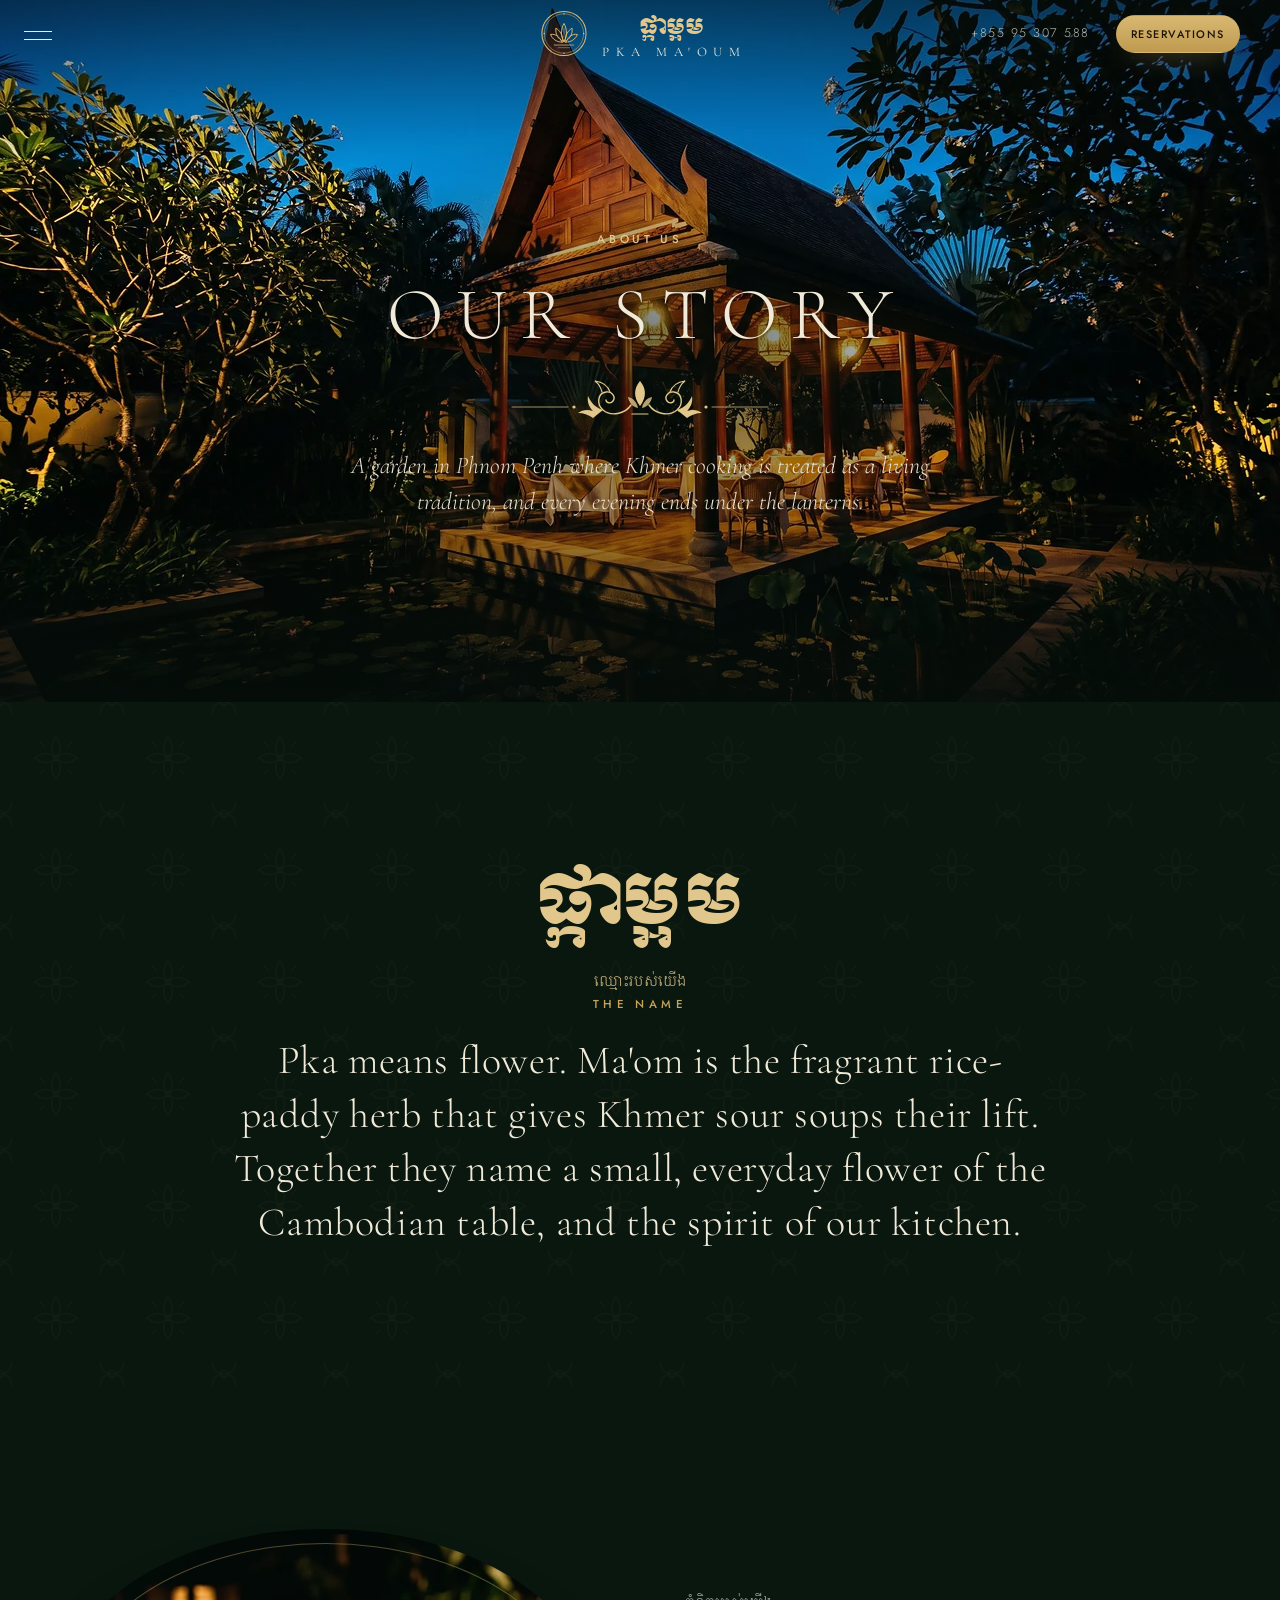
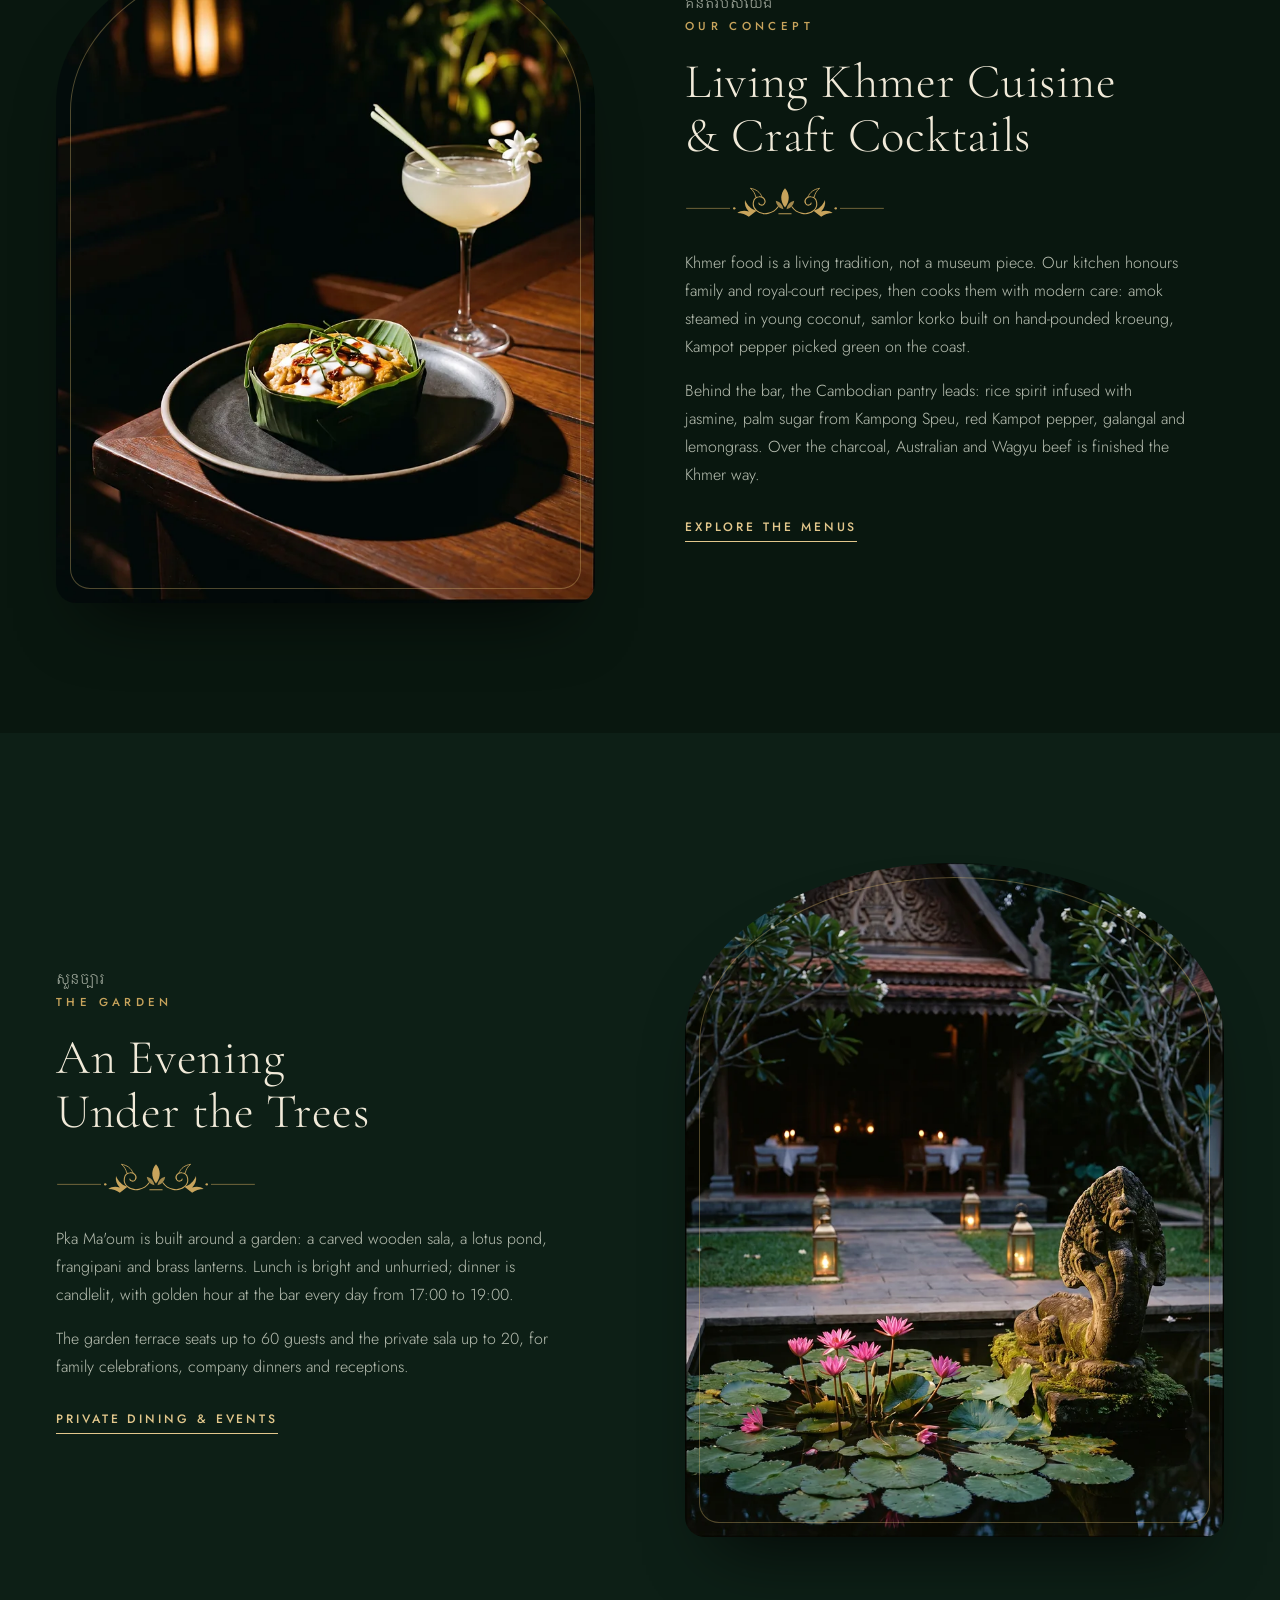
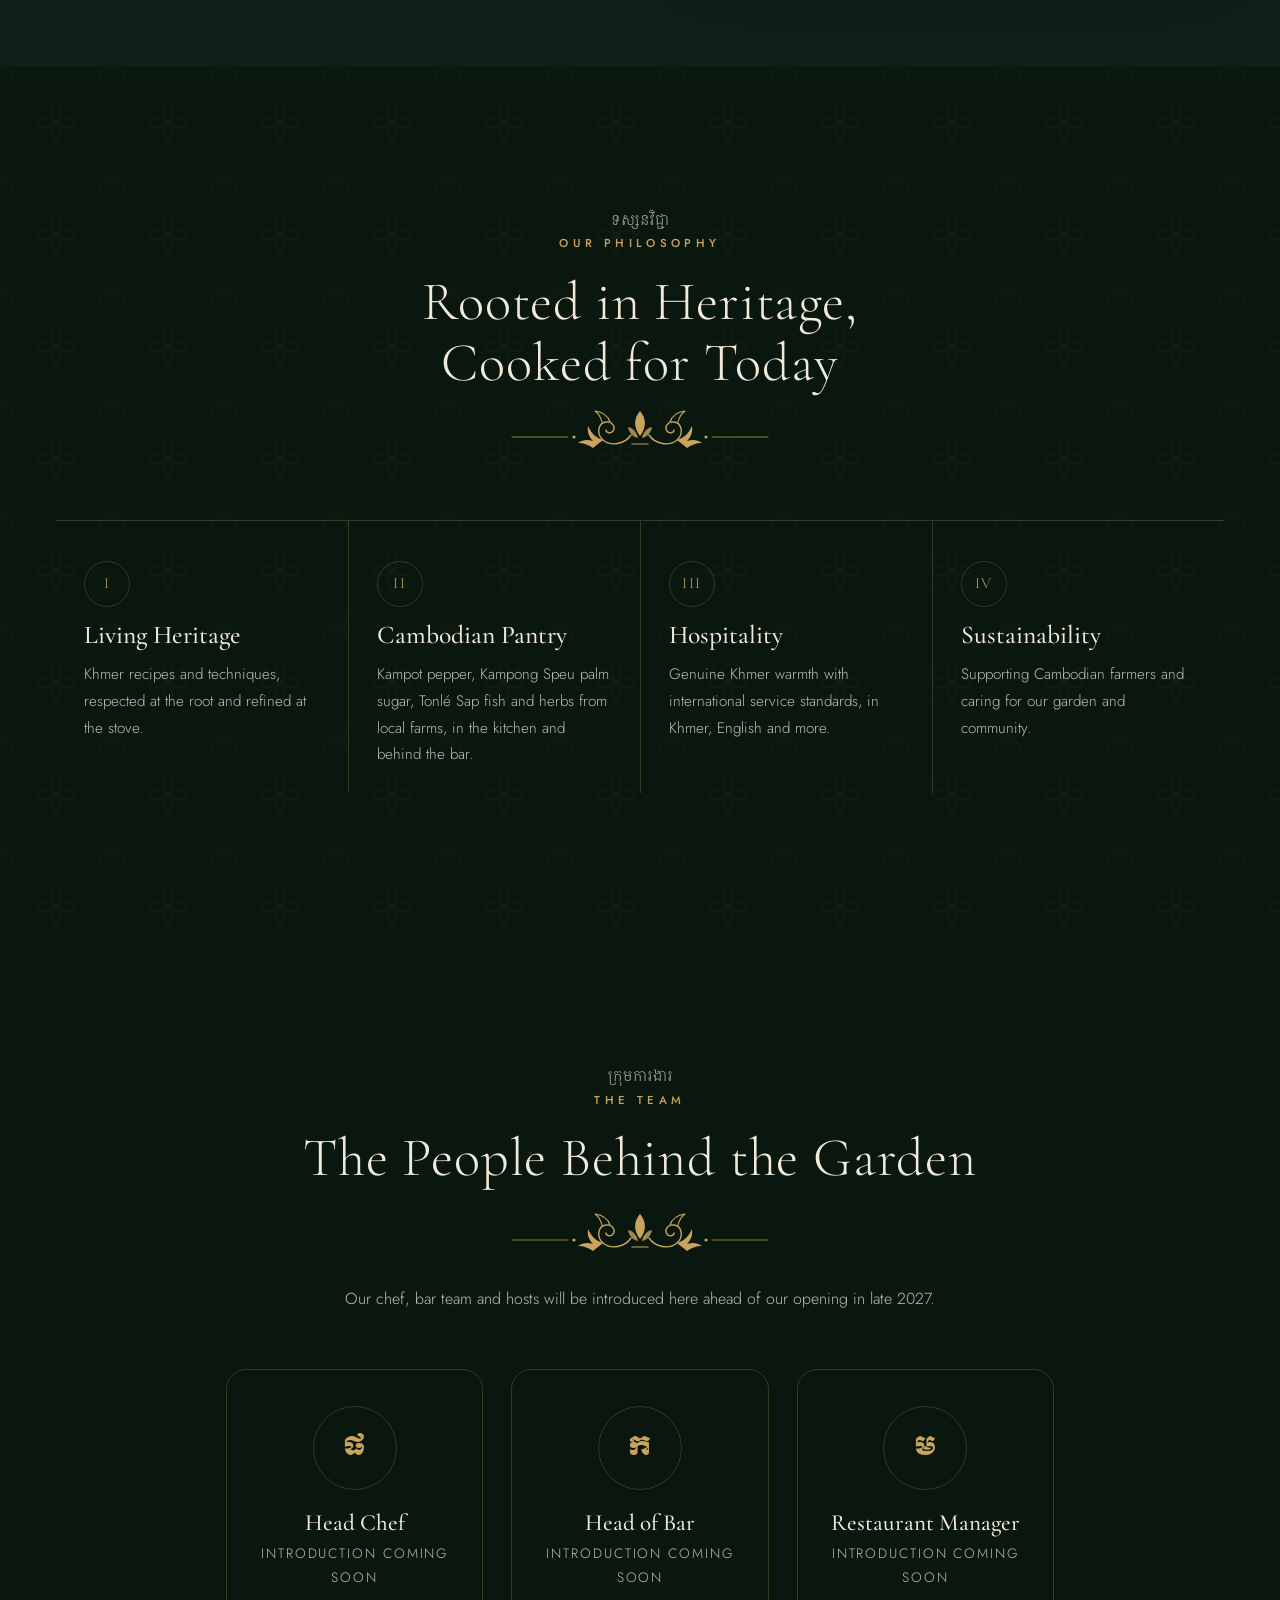
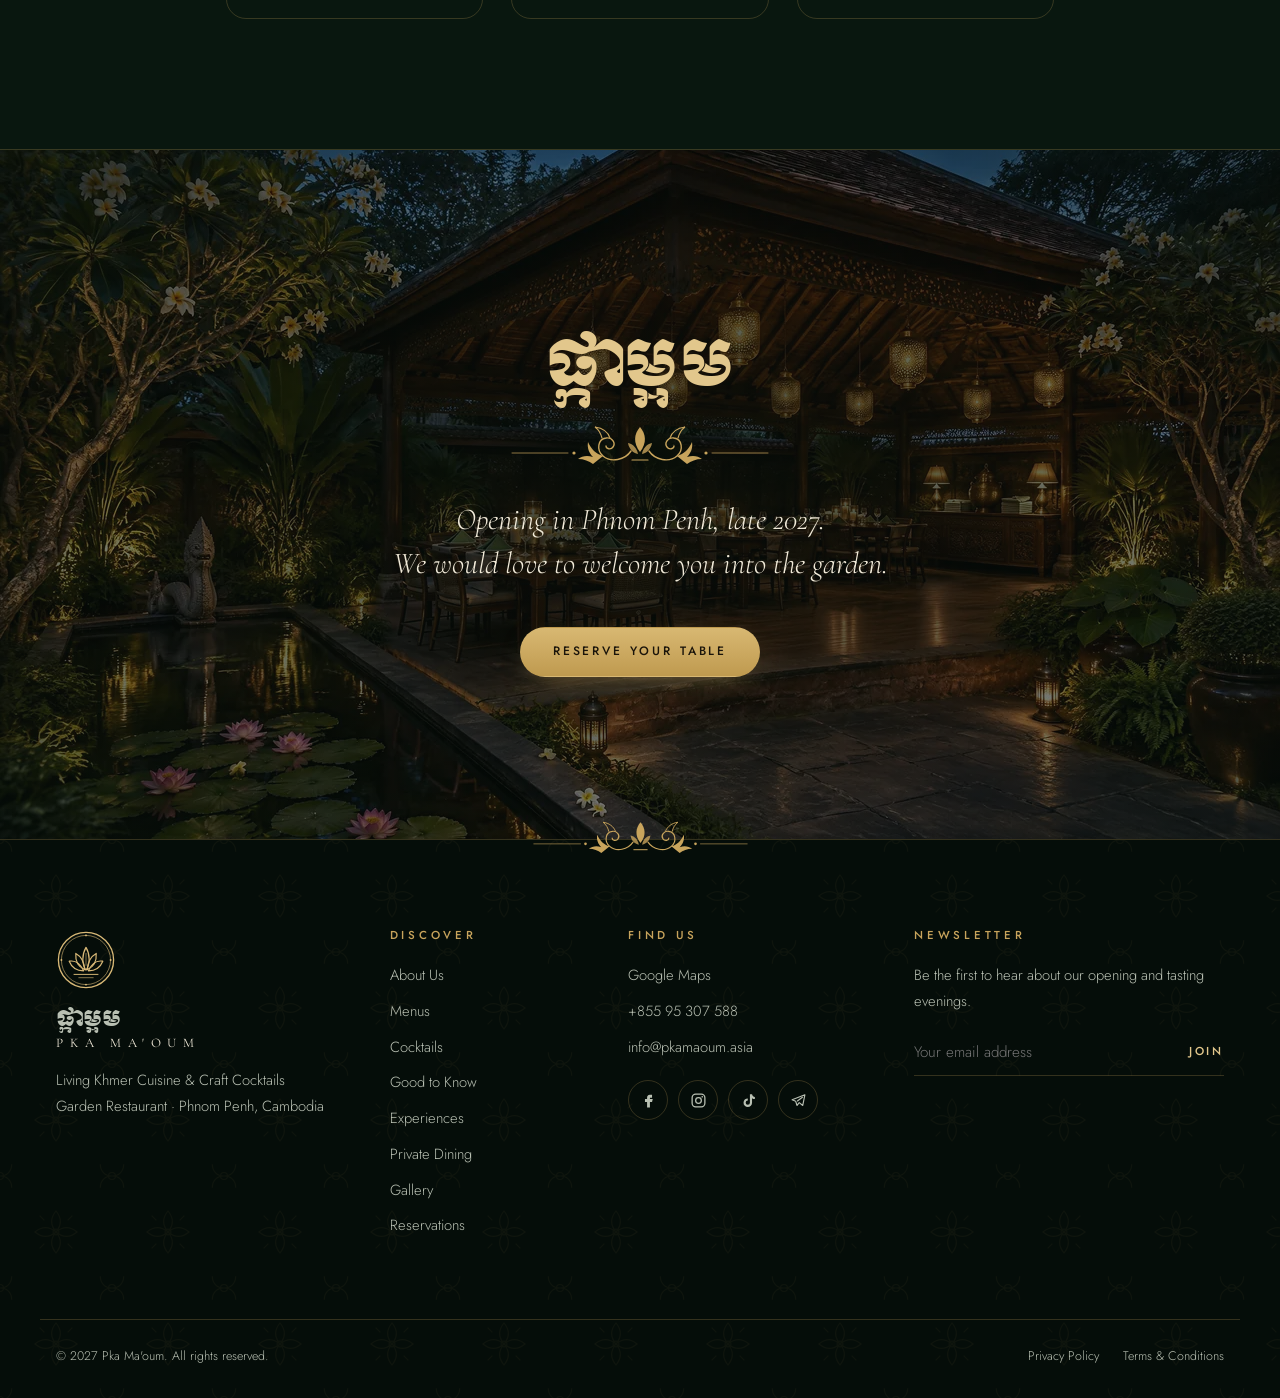
==== commit cfbdf8c6: "Add Pka Ma'oum lotus emblem to header, footer and favicon; refine hero title The welcome heading bec" ====
--- a/website/about.html
+++ b/website/about.html
@@ -14,7 +14,7 @@
 <meta property="og:url" content="https://pka-maoum.netlify.app/about.html">
 <meta property="og:image" content="https://pka-maoum.netlify.app/images/hero-garden-1920.jpg">
 <meta name="twitter:card" content="summary_large_image">
-<link rel="icon" href="data:image/svg+xml,%3Csvg xmlns='http://www.w3.org/2000/svg' viewBox='0 0 48 48'%3E%3Crect width='48' height='48' rx='10' fill='%230c1f16'/%3E%3Cpath d='M24 10c4 5 5 11 0 18-5-7-4-13 0-18Zm-2 19c-7-1-13-6-14-13 6 1 11 5 14 13Zm4 0c3-8 8-12 14-13-1 7-7 12-14 13Z' fill='%23c9a24a'/%3E%3C/svg%3E">
+<link rel="icon" type="image/svg+xml" href="images/logo-mark.svg">
 <link rel="preconnect" href="https://fonts.googleapis.com">
 <link rel="preconnect" href="https://fonts.gstatic.com" crossorigin>
 <link href="https://fonts.googleapis.com/css2?family=Cormorant+Garamond:ital,wght@0,300;0,400;0,500;0,600;1,300;1,400&family=Jost:wght@300;400;500&family=Moul&family=Battambang:wght@400;700&display=swap" rel="stylesheet">
@@ -37,8 +37,9 @@
       <a href="index.html#visit">Visit</a>
     </nav>
     <a href="index.html" class="brand" aria-label="Pka Ma'oum home">
-      <span class="brand-kh" lang="km">ផ្កាម្អម</span>
-      <span class="brand-en">Pka Ma'oum</span>
+      <img class="brand-mark" src="images/logo-mark.svg" alt="" width="48" height="48">
+      <span class="brand-text"><span class="brand-kh" lang="km">ផ្កាម្អម</span>
+      <span class="brand-en">Pka Ma'oum</span></span>
     </a>
     <div class="nav-right">
       <a href="tel:+85595307588" class="nav-phone">+855 95 307 588</a>
@@ -153,8 +154,9 @@
   <div class="container foot-grid">
     <div class="foot-col">
       <a href="index.html" class="brand foot-brand" aria-label="Pka Ma'oum home">
-        <span class="brand-kh" lang="km">ផ្កាម្អម</span>
-        <span class="brand-en">Pka Ma'oum</span>
+        <img class="brand-mark" src="images/logo-mark.svg" alt="" width="48" height="48">
+        <span class="brand-text"><span class="brand-kh" lang="km">ផ្កាម្អម</span>
+        <span class="brand-en">Pka Ma'oum</span></span>
       </a>
       <p>Living Khmer Cuisine &amp; Craft Cocktails<br>Garden Restaurant · Phnom Penh, Cambodia</p>
     </div>
--- a/website/styles.css
+++ b/website/styles.css
@@ -610,3 +610,17 @@
 @media (prefers-reduced-motion:reduce){
   .steak-banner img,.steak-banner.in img{transform:none}
 }
+
+/* ===== Brand identity & refined hero title (2026-11-19) ===== */
+.brand{flex-direction:row;gap:14px}
+.brand-mark{display:block;width:48px;height:48px;flex:none}
+.brand-text{display:flex;flex-direction:column;align-items:center;line-height:1}
+.foot-brand{flex-direction:column;align-items:flex-start;gap:12px}
+.foot-brand .brand-text{align-items:flex-start}
+.foot-brand .brand-mark{width:60px;height:60px}
+.hero h1{font-family:var(--body);font-weight:300;font-size:clamp(1.05rem,2.3vw,1.9rem);letter-spacing:.42em;margin-right:-.42em;line-height:1.35}
+@media (max-width:900px){
+  .brand{gap:10px}
+  .brand-mark{width:36px;height:36px}
+  .hero h1{white-space:normal;font-size:clamp(1.05rem,5vw,1.35rem);letter-spacing:.3em;margin-right:-.3em;line-height:1.6}
+}
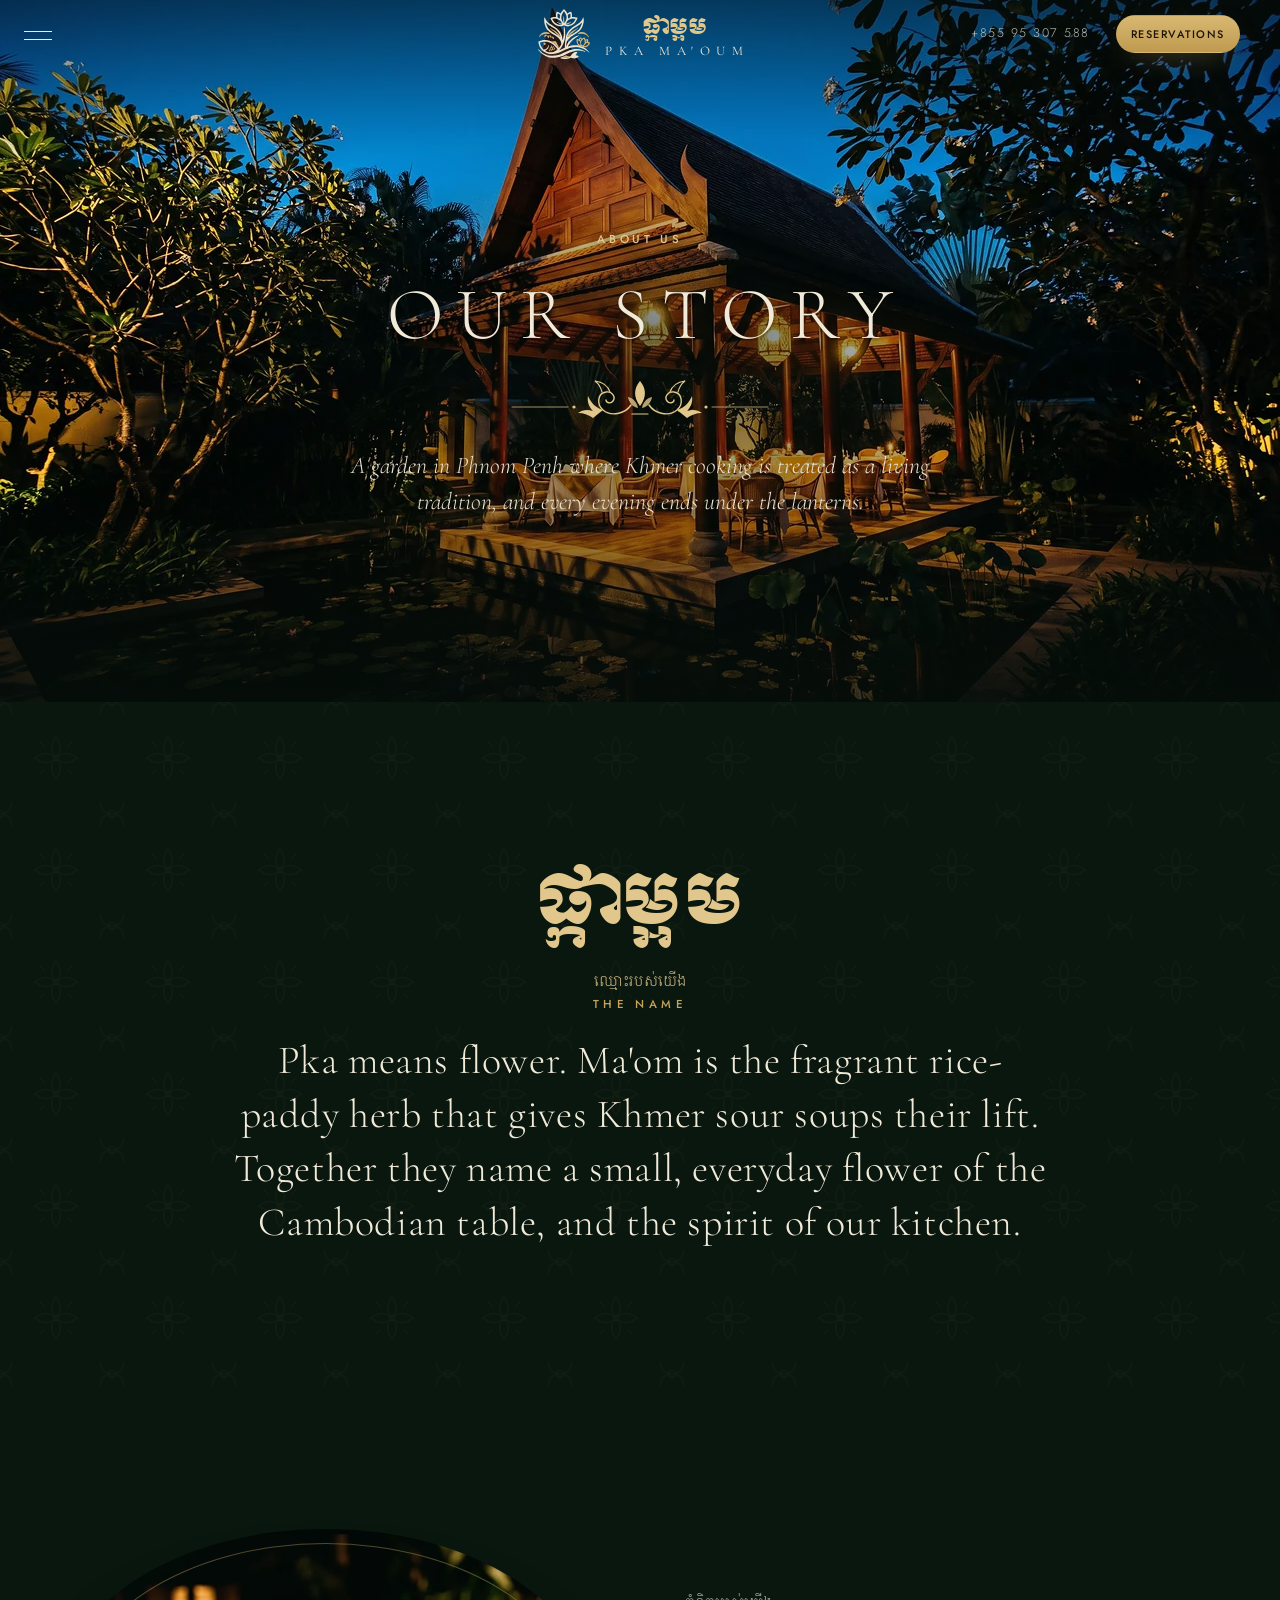
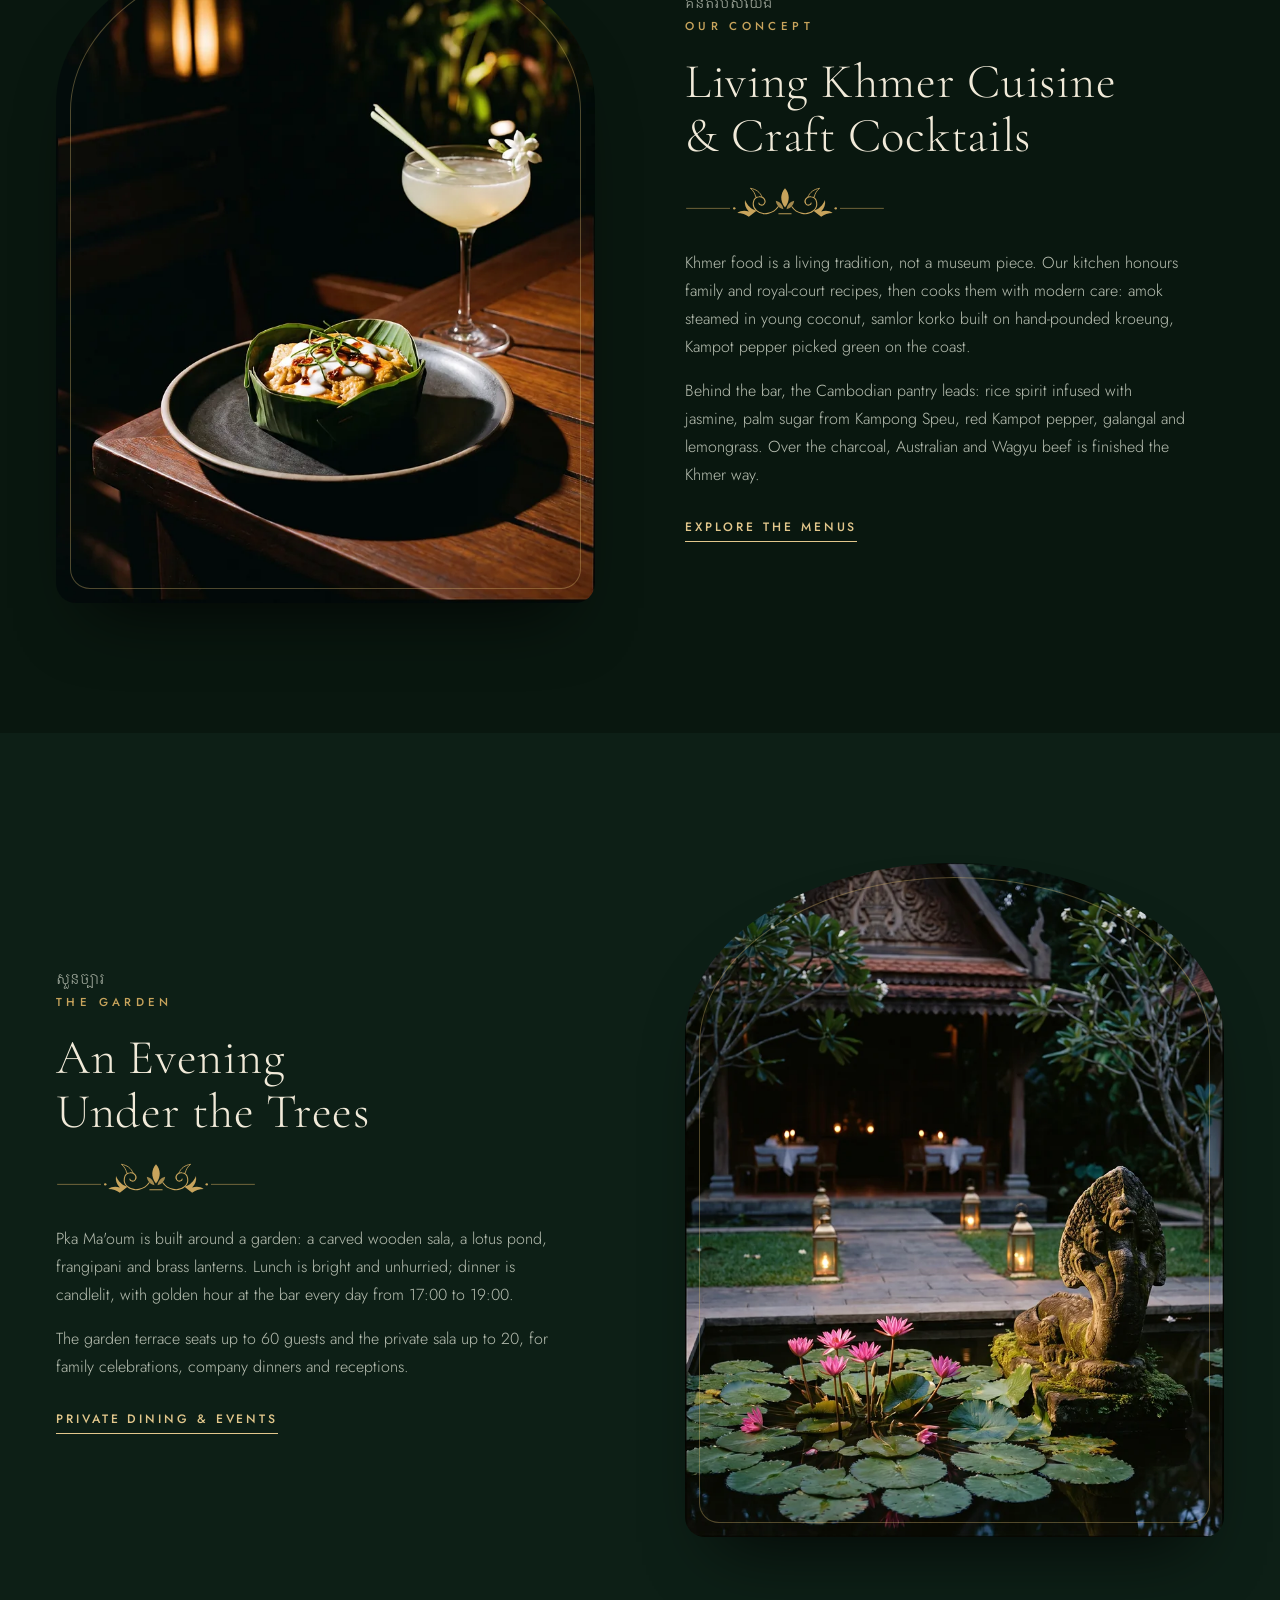
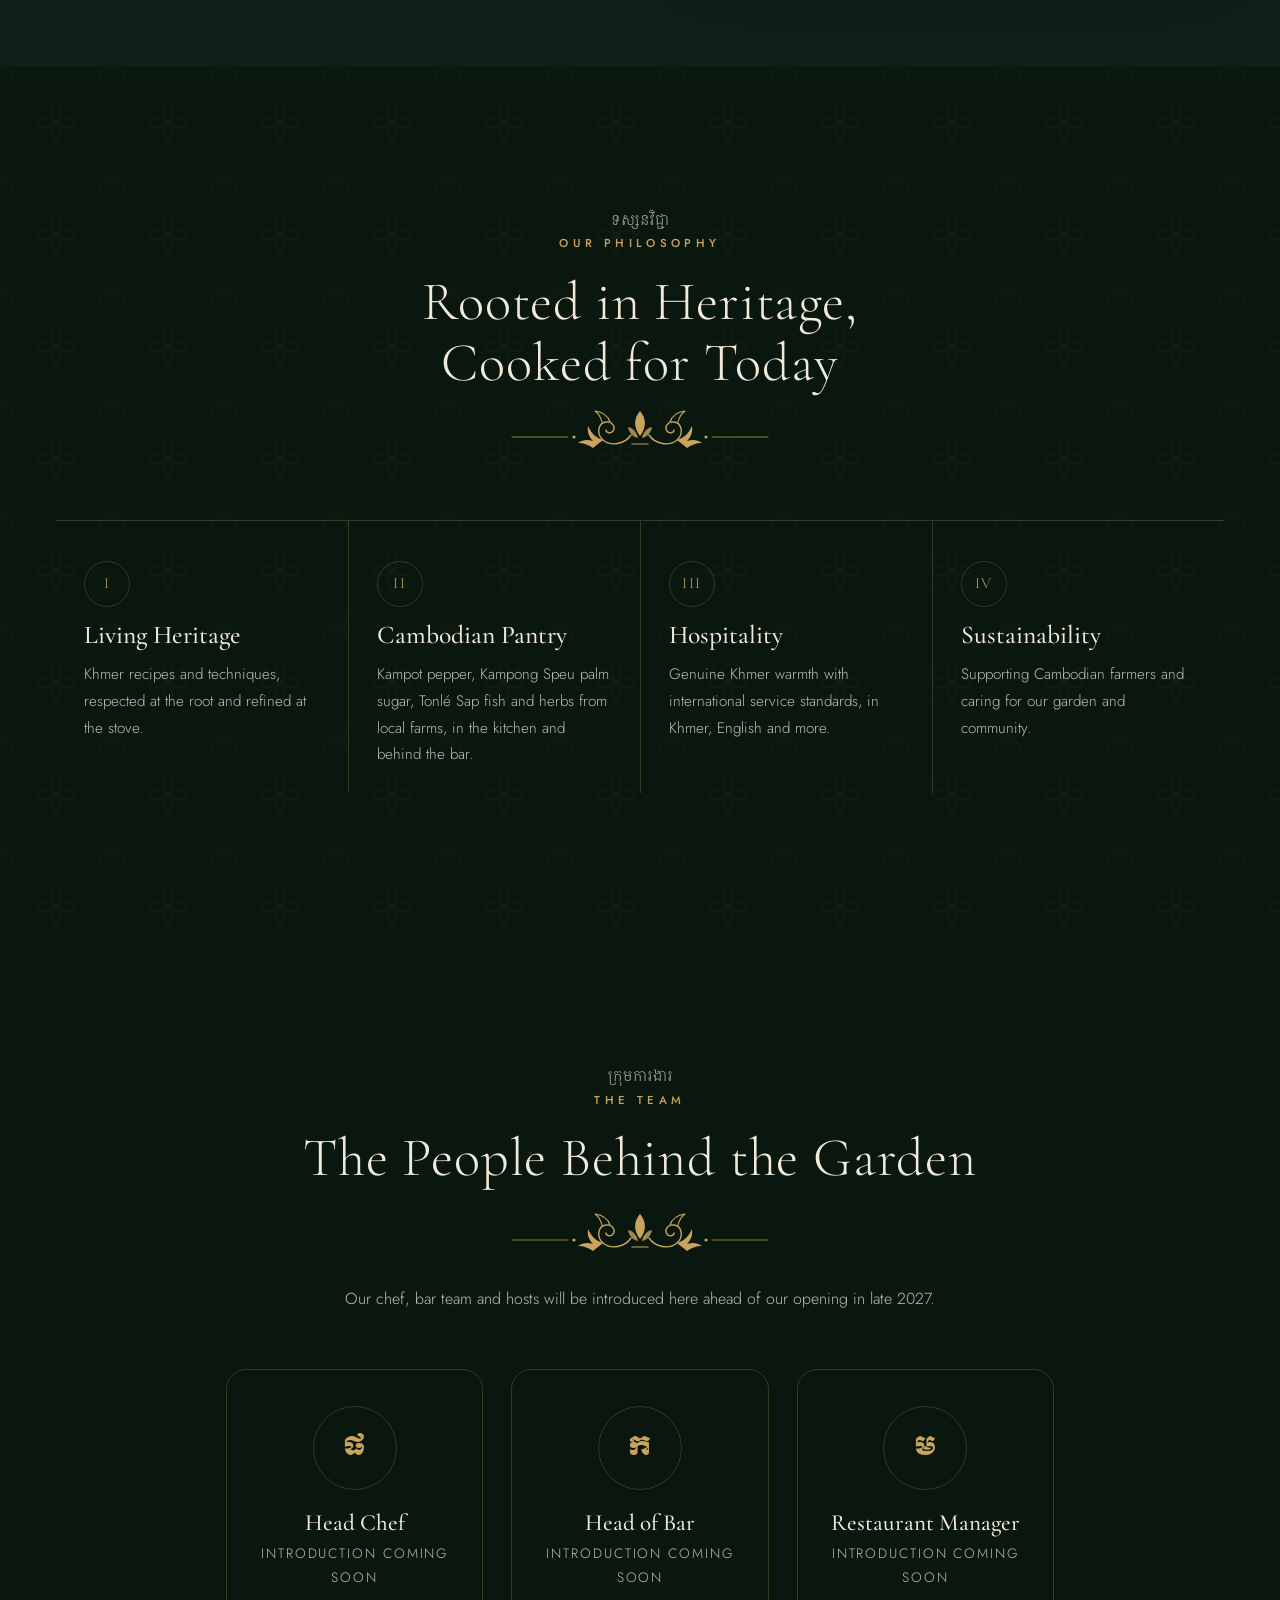
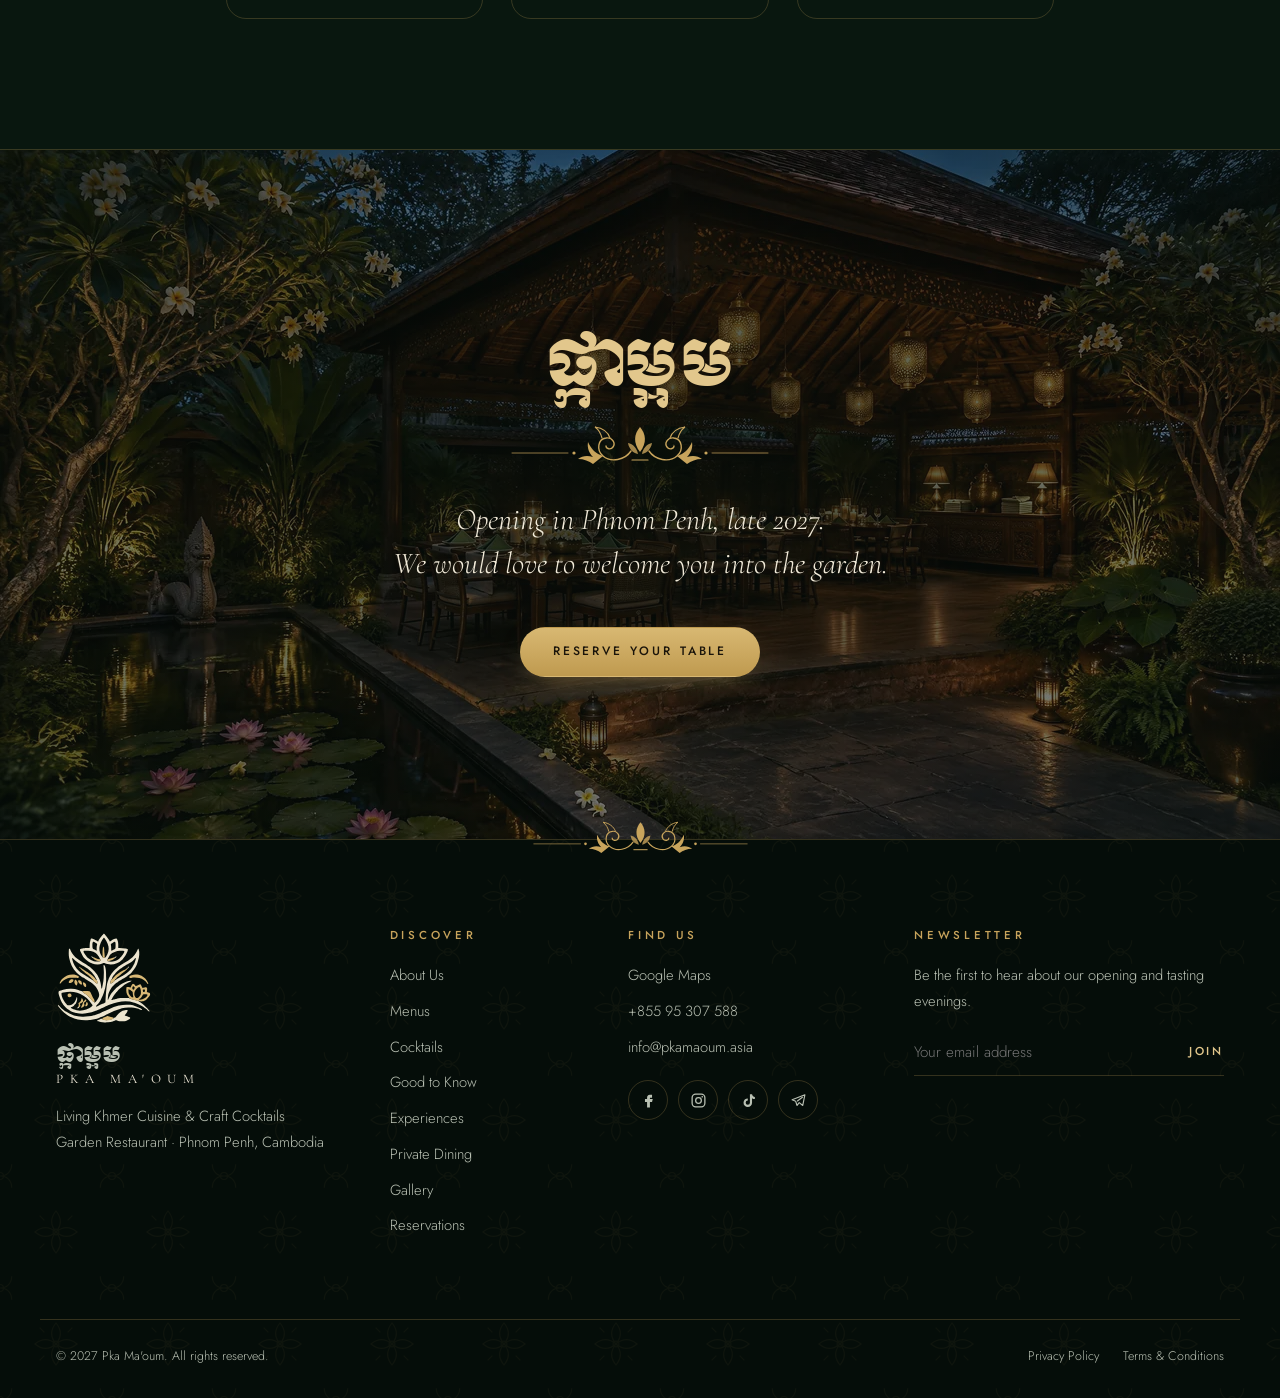
==== commit 5cbf09fe: "Use the official Pka Ma'oum logo, cleaned and vectorised Cham's logo is traced to SVG with the backg" ====
--- a/website/about.html
+++ b/website/about.html
@@ -14,7 +14,7 @@
 <meta property="og:url" content="https://pka-maoum.netlify.app/about.html">
 <meta property="og:image" content="https://pka-maoum.netlify.app/images/hero-garden-1920.jpg">
 <meta name="twitter:card" content="summary_large_image">
-<link rel="icon" type="image/svg+xml" href="images/logo-mark.svg">
+<link rel="icon" type="image/svg+xml" href="images/logo-emblem.svg">
 <link rel="preconnect" href="https://fonts.googleapis.com">
 <link rel="preconnect" href="https://fonts.gstatic.com" crossorigin>
 <link href="https://fonts.googleapis.com/css2?family=Cormorant+Garamond:ital,wght@0,300;0,400;0,500;0,600;1,300;1,400&family=Jost:wght@300;400;500&family=Moul&family=Battambang:wght@400;700&display=swap" rel="stylesheet">
@@ -37,7 +37,7 @@
       <a href="index.html#visit">Visit</a>
     </nav>
     <a href="index.html" class="brand" aria-label="Pka Ma'oum home">
-      <img class="brand-mark" src="images/logo-mark.svg" alt="" width="48" height="48">
+      <img class="brand-mark" src="images/logo-emblem-light.svg" alt="" width="52" height="52">
       <span class="brand-text"><span class="brand-kh" lang="km">ផ្កាម្អម</span>
       <span class="brand-en">Pka Ma'oum</span></span>
     </a>
@@ -154,7 +154,7 @@
   <div class="container foot-grid">
     <div class="foot-col">
       <a href="index.html" class="brand foot-brand" aria-label="Pka Ma'oum home">
-        <img class="brand-mark" src="images/logo-mark.svg" alt="" width="48" height="48">
+        <img class="brand-mark" src="images/logo-emblem-light.svg" alt="" width="52" height="52">
         <span class="brand-text"><span class="brand-kh" lang="km">ផ្កាម្អម</span>
         <span class="brand-en">Pka Ma'oum</span></span>
       </a>
--- a/website/styles.css
+++ b/website/styles.css
@@ -613,14 +613,14 @@
 
 /* ===== Brand identity & refined hero title (2026-11-19) ===== */
 .brand{flex-direction:row;gap:14px}
-.brand-mark{display:block;width:48px;height:48px;flex:none}
+.brand-mark{display:block;width:54px;height:54px;flex:none}
 .brand-text{display:flex;flex-direction:column;align-items:center;line-height:1}
 .foot-brand{flex-direction:column;align-items:flex-start;gap:12px}
 .foot-brand .brand-text{align-items:flex-start}
-.foot-brand .brand-mark{width:60px;height:60px}
+.foot-brand .brand-mark{width:96px;height:96px}
 .hero h1{font-family:var(--body);font-weight:300;font-size:clamp(1.05rem,2.3vw,1.9rem);letter-spacing:.42em;margin-right:-.42em;line-height:1.35}
 @media (max-width:900px){
   .brand{gap:10px}
-  .brand-mark{width:36px;height:36px}
+  .brand-mark{width:40px;height:40px}
   .hero h1{white-space:normal;font-size:clamp(1.05rem,5vw,1.35rem);letter-spacing:.3em;margin-right:-.3em;line-height:1.6}
 }
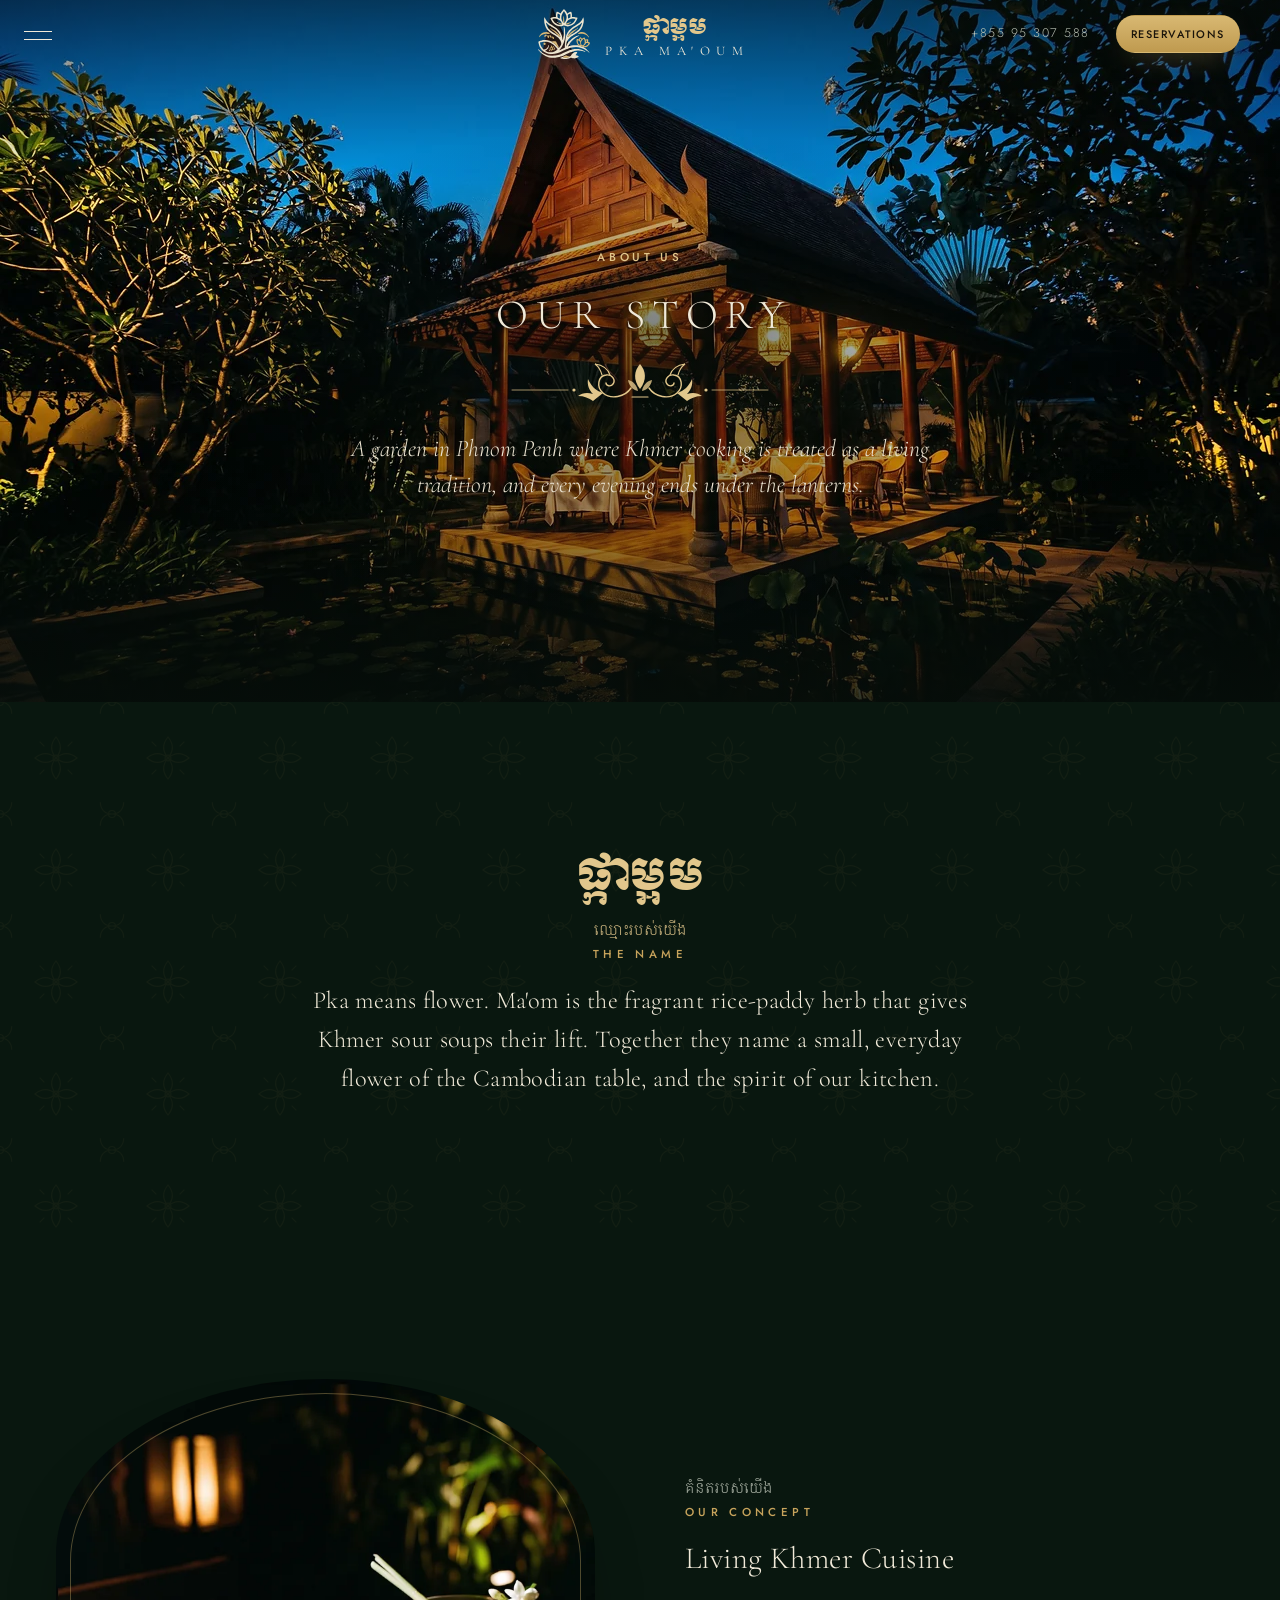
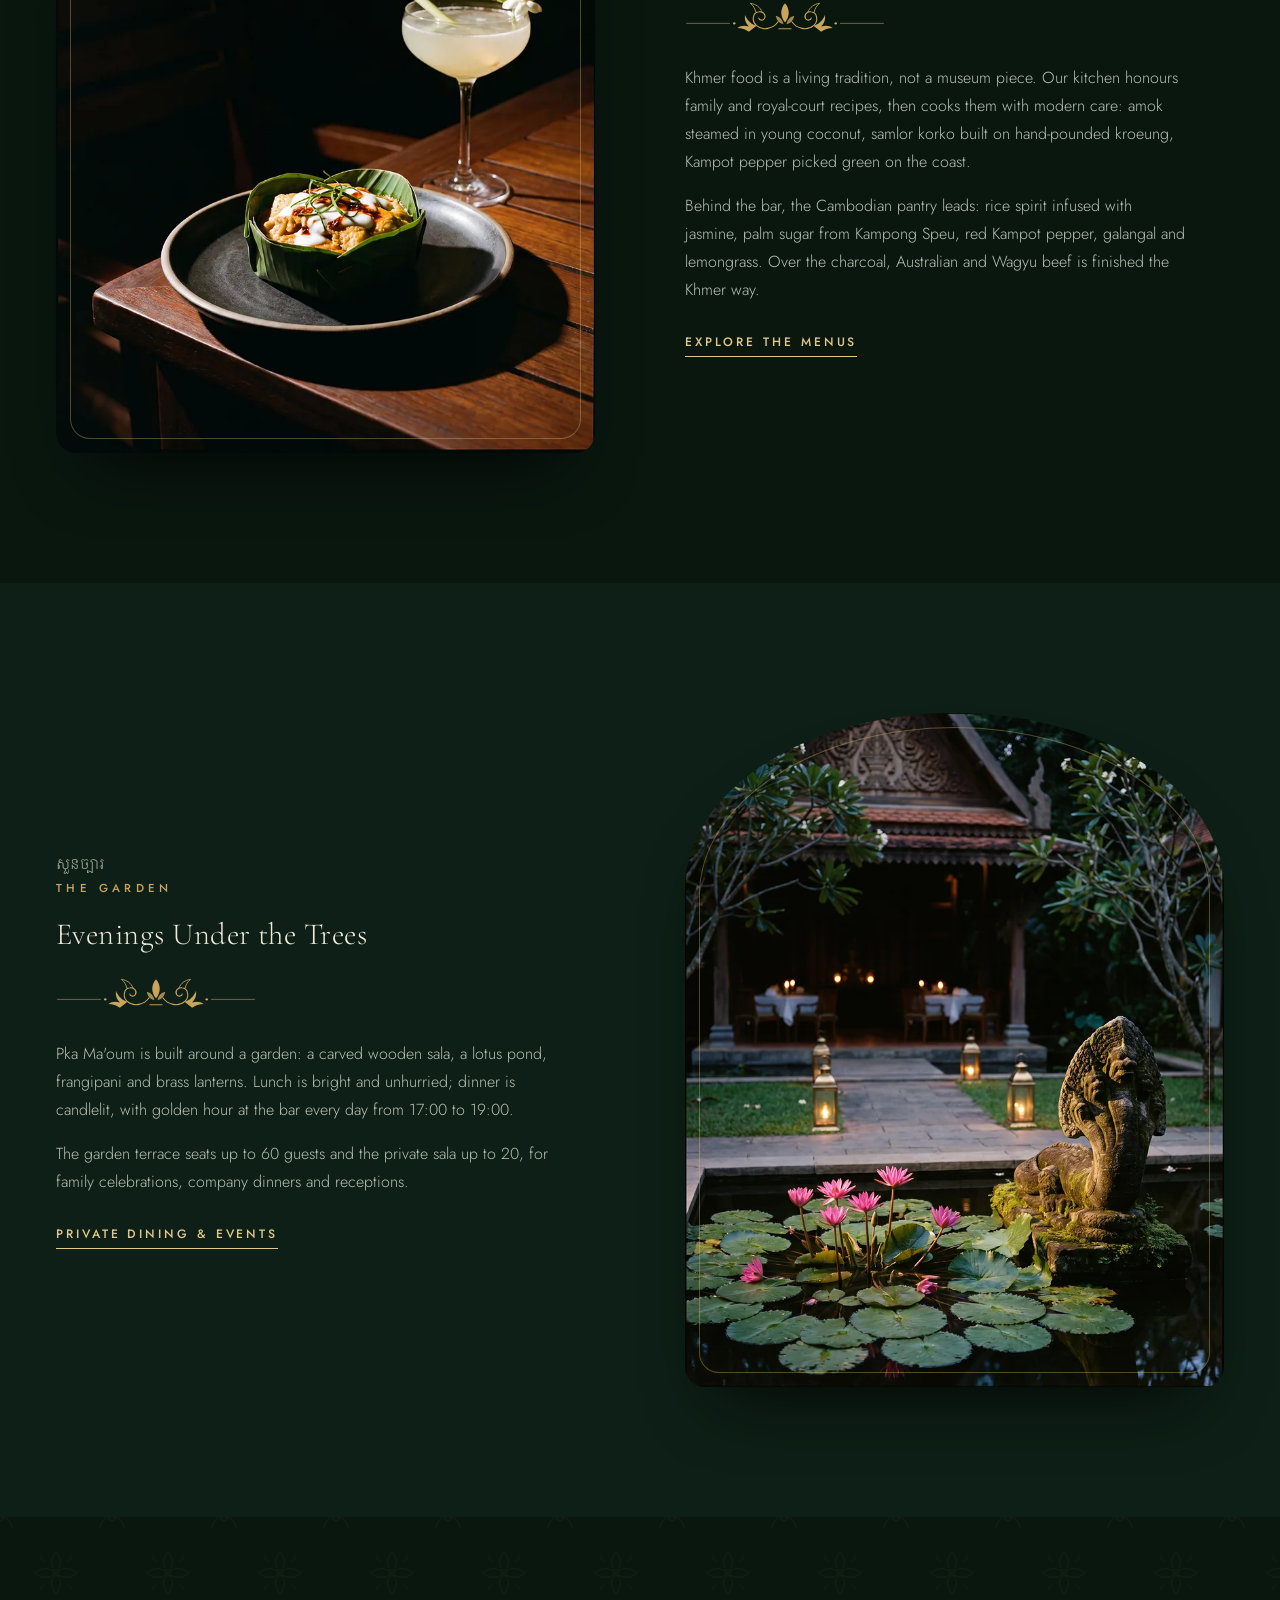
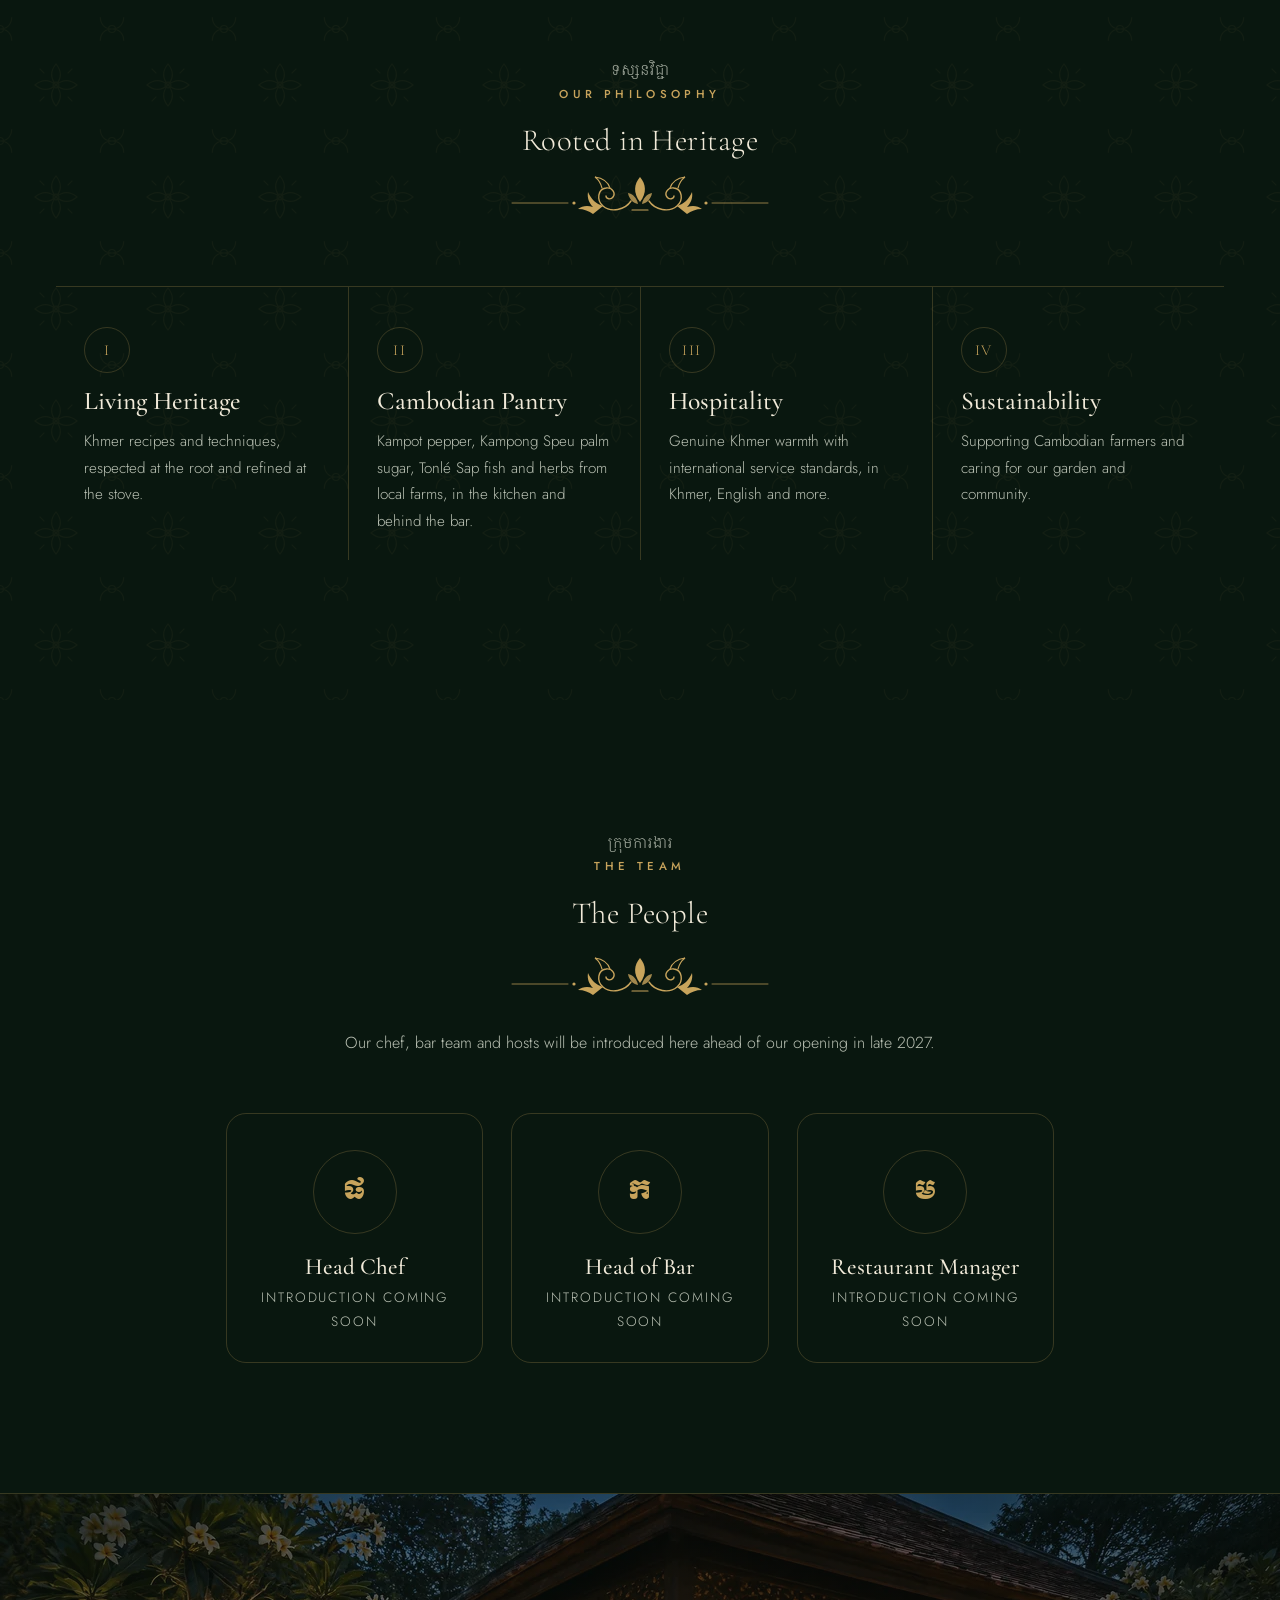
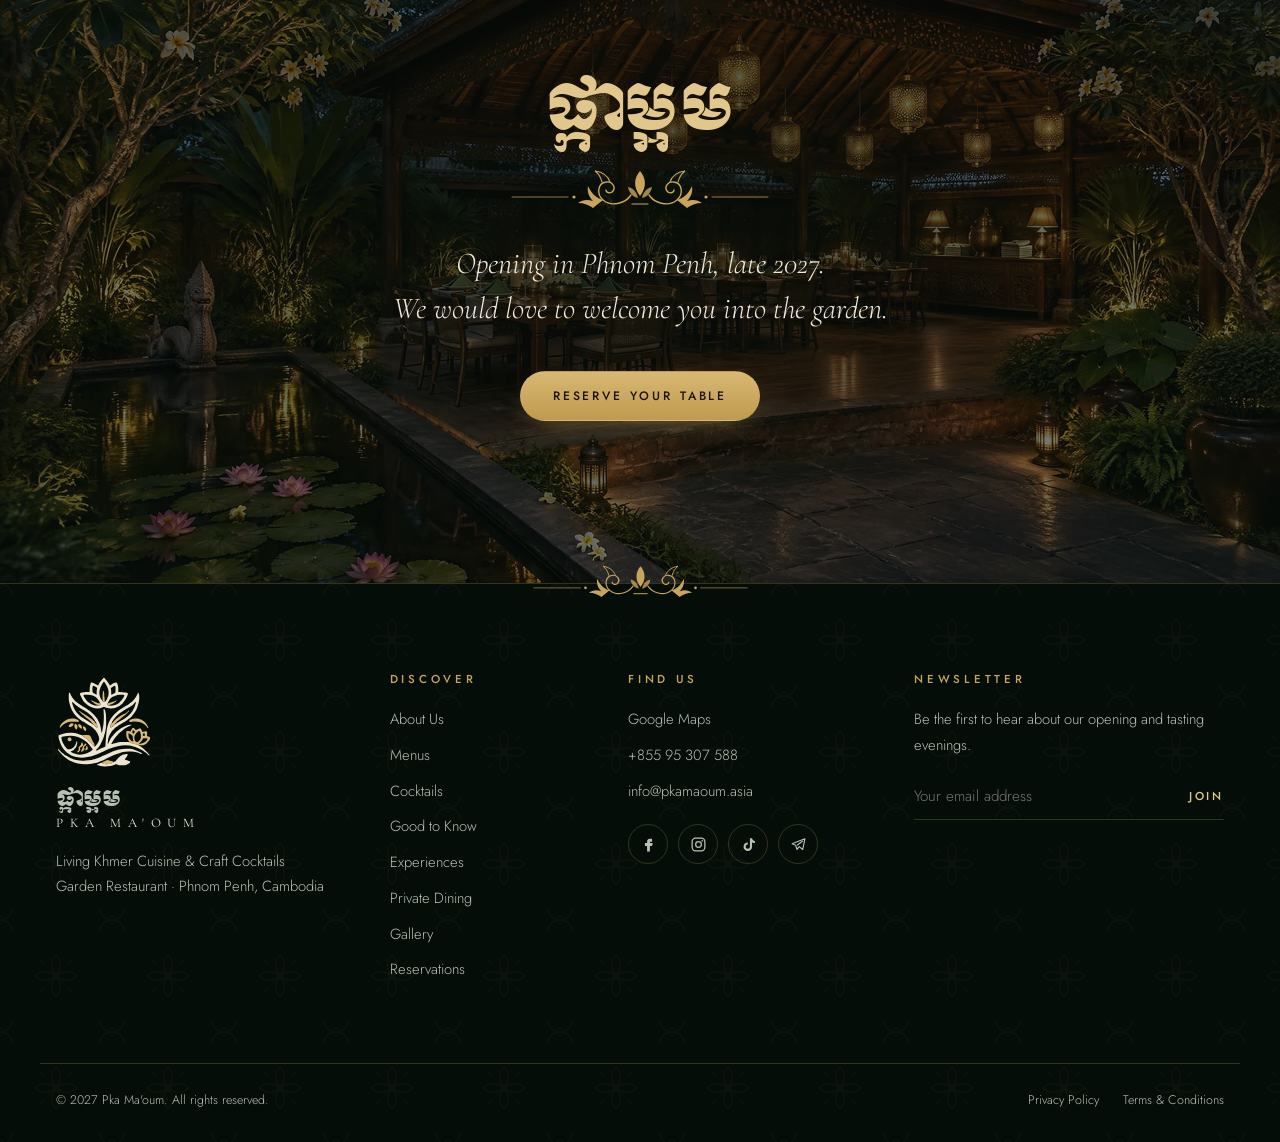
==== commit 7ead0d2f: "Smaller one-line headings on every page; shorten long titles Co-Authored-By: Claude Opus 5.5 <norepl" ====
--- a/website/about.html
+++ b/website/about.html
@@ -77,7 +77,7 @@
     <div class="split-body reveal">
       <p class="eyebrow-kh" lang="km" aria-hidden="true">គំនិតរបស់យើង</p>
       <p class="eyebrow">Our Concept</p>
-      <h2 id="concept-title">Living Khmer Cuisine &amp; Craft Cocktails</h2>
+      <h2 id="concept-title">Living Khmer Cuisine</h2>
       <span class="kbach" aria-hidden="true"></span>
       <p>Khmer food is a living tradition, not a museum piece. Our kitchen honours family and royal-court recipes, then cooks them with modern care: amok steamed in young coconut, samlor korko built on hand-pounded kroeung, Kampot pepper picked green on the coast.</p>
       <p>Behind the bar, the Cambodian pantry leads: rice spirit infused with jasmine, palm sugar from Kampong Speu, red Kampot pepper, galangal and lemongrass. Over the charcoal, Australian and Wagyu beef is finished the Khmer way.</p>
@@ -92,7 +92,7 @@
     <div class="split-body reveal">
       <p class="eyebrow-kh" lang="km" aria-hidden="true">សួនច្បារ</p>
       <p class="eyebrow">The Garden</p>
-      <h2 id="garden-title">An Evening Under the Trees</h2>
+      <h2 id="garden-title">Evenings Under the Trees</h2>
       <span class="kbach" aria-hidden="true"></span>
       <p>Pka Ma'oum is built around a garden: a carved wooden sala, a lotus pond, frangipani and brass lanterns. Lunch is bright and unhurried; dinner is candlelit, with golden hour at the bar every day from 17:00 to 19:00.</p>
       <p>The garden terrace seats up to 60 guests and the private sala up to 20, for family celebrations, company dinners and receptions.</p>
@@ -107,7 +107,7 @@
     <header class="section-head center reveal">
       <p class="eyebrow-kh" lang="km" aria-hidden="true">ទស្សនវិជ្ជា</p>
       <p class="eyebrow">Our Philosophy</p>
-      <h2 id="phil-title">Rooted in Heritage, Cooked for Today</h2>
+      <h2 id="phil-title">Rooted in Heritage</h2>
       <span class="kbach" aria-hidden="true"></span>
     </header>
     <ul class="values reveal">
@@ -124,7 +124,7 @@
   <div class="container narrow center reveal">
     <p class="eyebrow-kh" lang="km" aria-hidden="true">ក្រុមការងារ</p>
       <p class="eyebrow">The Team</p>
-    <h2 id="team-title">The People Behind the Garden</h2>
+    <h2 id="team-title">The People</h2>
       <span class="kbach" aria-hidden="true"></span>
     <p>Our chef, bar team and hosts will be introduced here ahead of our opening in late 2027.</p>
     <!-- PLACEHOLDER: add chef and team names, photos and short biographies before launch. -->
--- a/website/styles.css
+++ b/website/styles.css
@@ -624,3 +624,22 @@
   .brand-mark{width:40px;height:40px}
   .hero h1{white-space:normal;font-size:clamp(1.05rem,5vw,1.35rem);letter-spacing:.3em;margin-right:-.3em;line-height:1.6}
 }
+/* Minimal hero (2026-11-19): logo, one line, two buttons */
+.visually-hidden{position:absolute!important;width:1px;height:1px;padding:0;margin:-1px;overflow:hidden;clip:rect(0 0 0 0);white-space:nowrap;border:0}
+.hero-logo{display:block;width:clamp(120px,13vw,180px);height:auto;margin:0 auto 26px;filter:drop-shadow(0 4px 30px rgba(0,0,0,.55))}
+.hero-content .hero-kh{margin:0 0 14px}
+.hero-content .hero-tag{margin:0 0 34px}
+@media (max-width:900px){
+  .hero-logo{width:120px;margin-bottom:22px}
+  .hero-actions{grid-template-columns:1fr 1fr}
+  .hero-actions .btn-gold{grid-column:auto}
+}
+.hero-content .hero-actions{margin-top:0}
+/* Calmer statement text (2026-11-19) */
+.statement{font-size:clamp(1.2rem,1.9vw,1.55rem);line-height:1.6;max-width:680px;margin-left:auto;margin-right:auto}
+.name-kh{font-size:clamp(1.9rem,4vw,2.7rem);line-height:1.6}
+/* One-line, smaller headings site-wide (2026-11-19) */
+h2:not(.statement):not(.visually-hidden),.steak-copy h2,.split-body h2{font-size:clamp(1.45rem,2.4vw,2.1rem);line-height:1.25}
+@media (min-width:601px){h2:not(.statement){white-space:nowrap}}
+.page-hero h1{font-size:clamp(1.7rem,3.4vw,2.6rem)}
+.site-footer .foot-col h2{font-size:.72rem;line-height:1}
